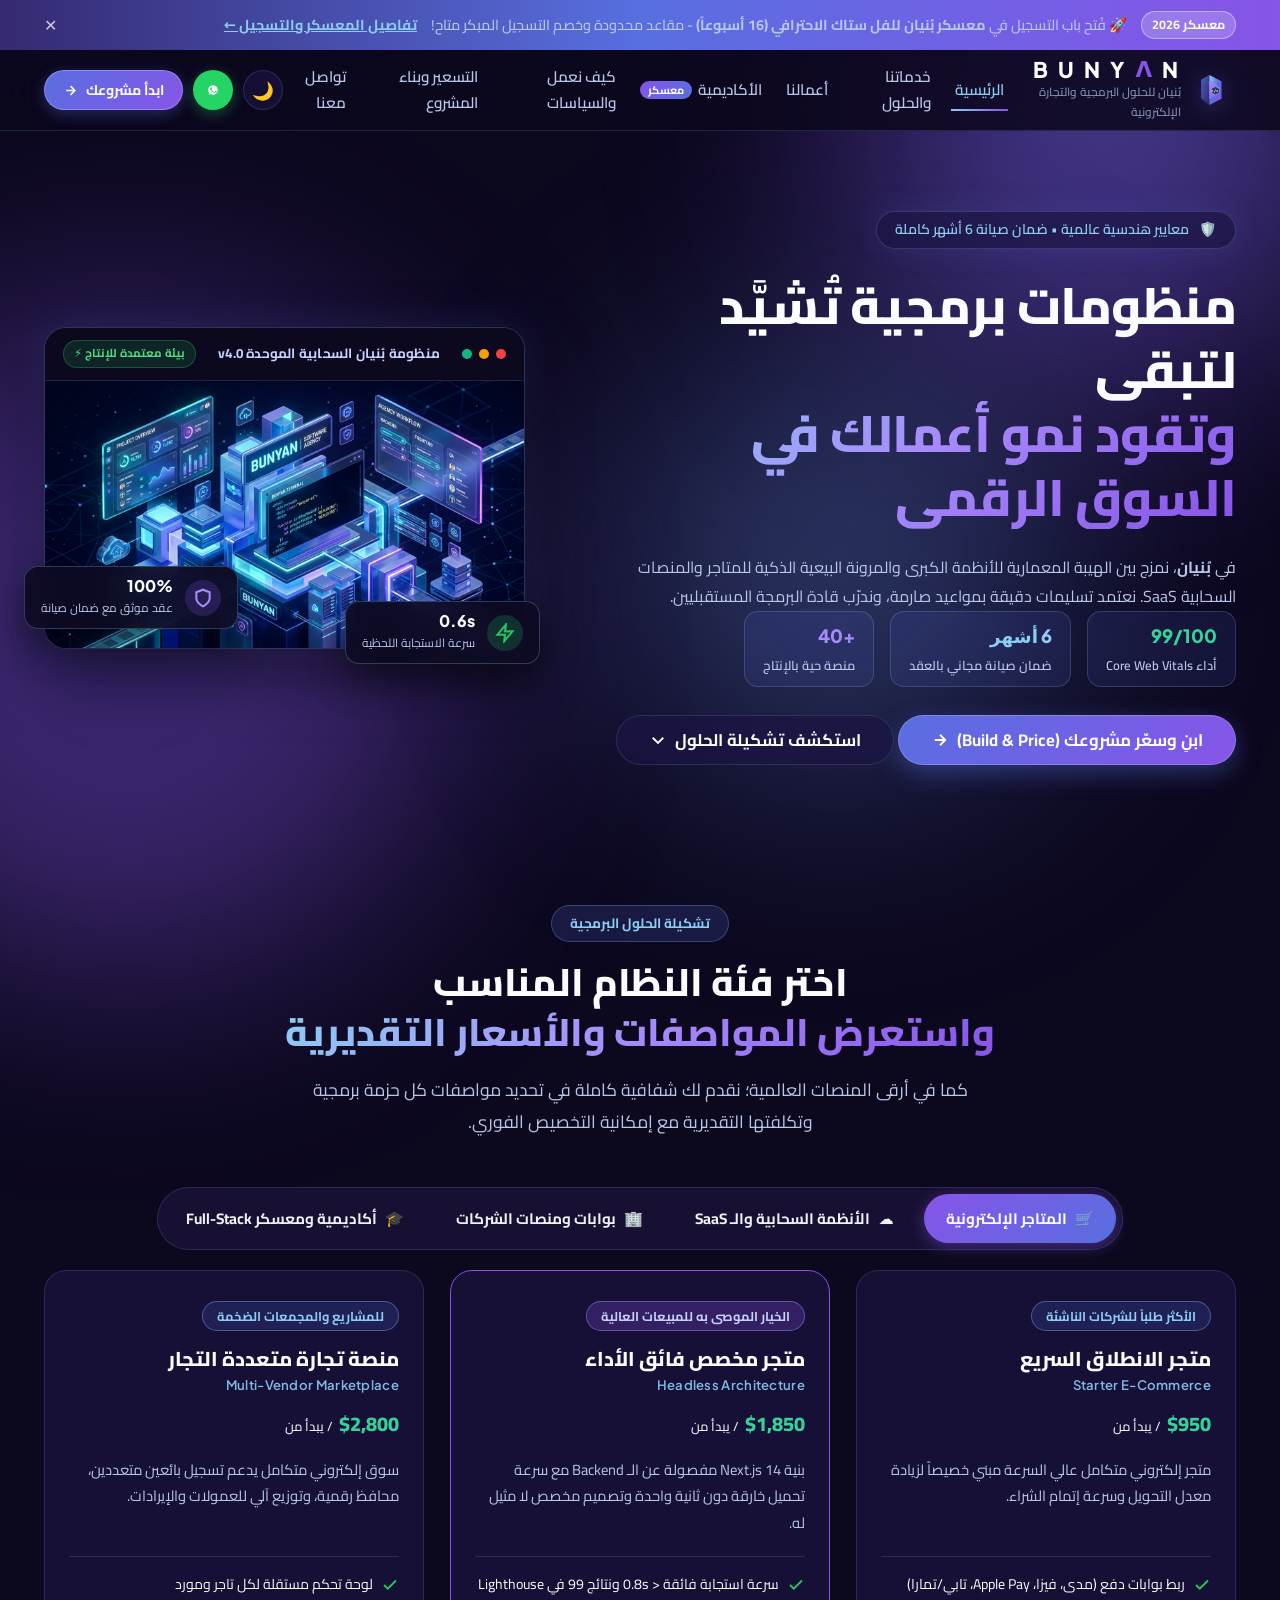
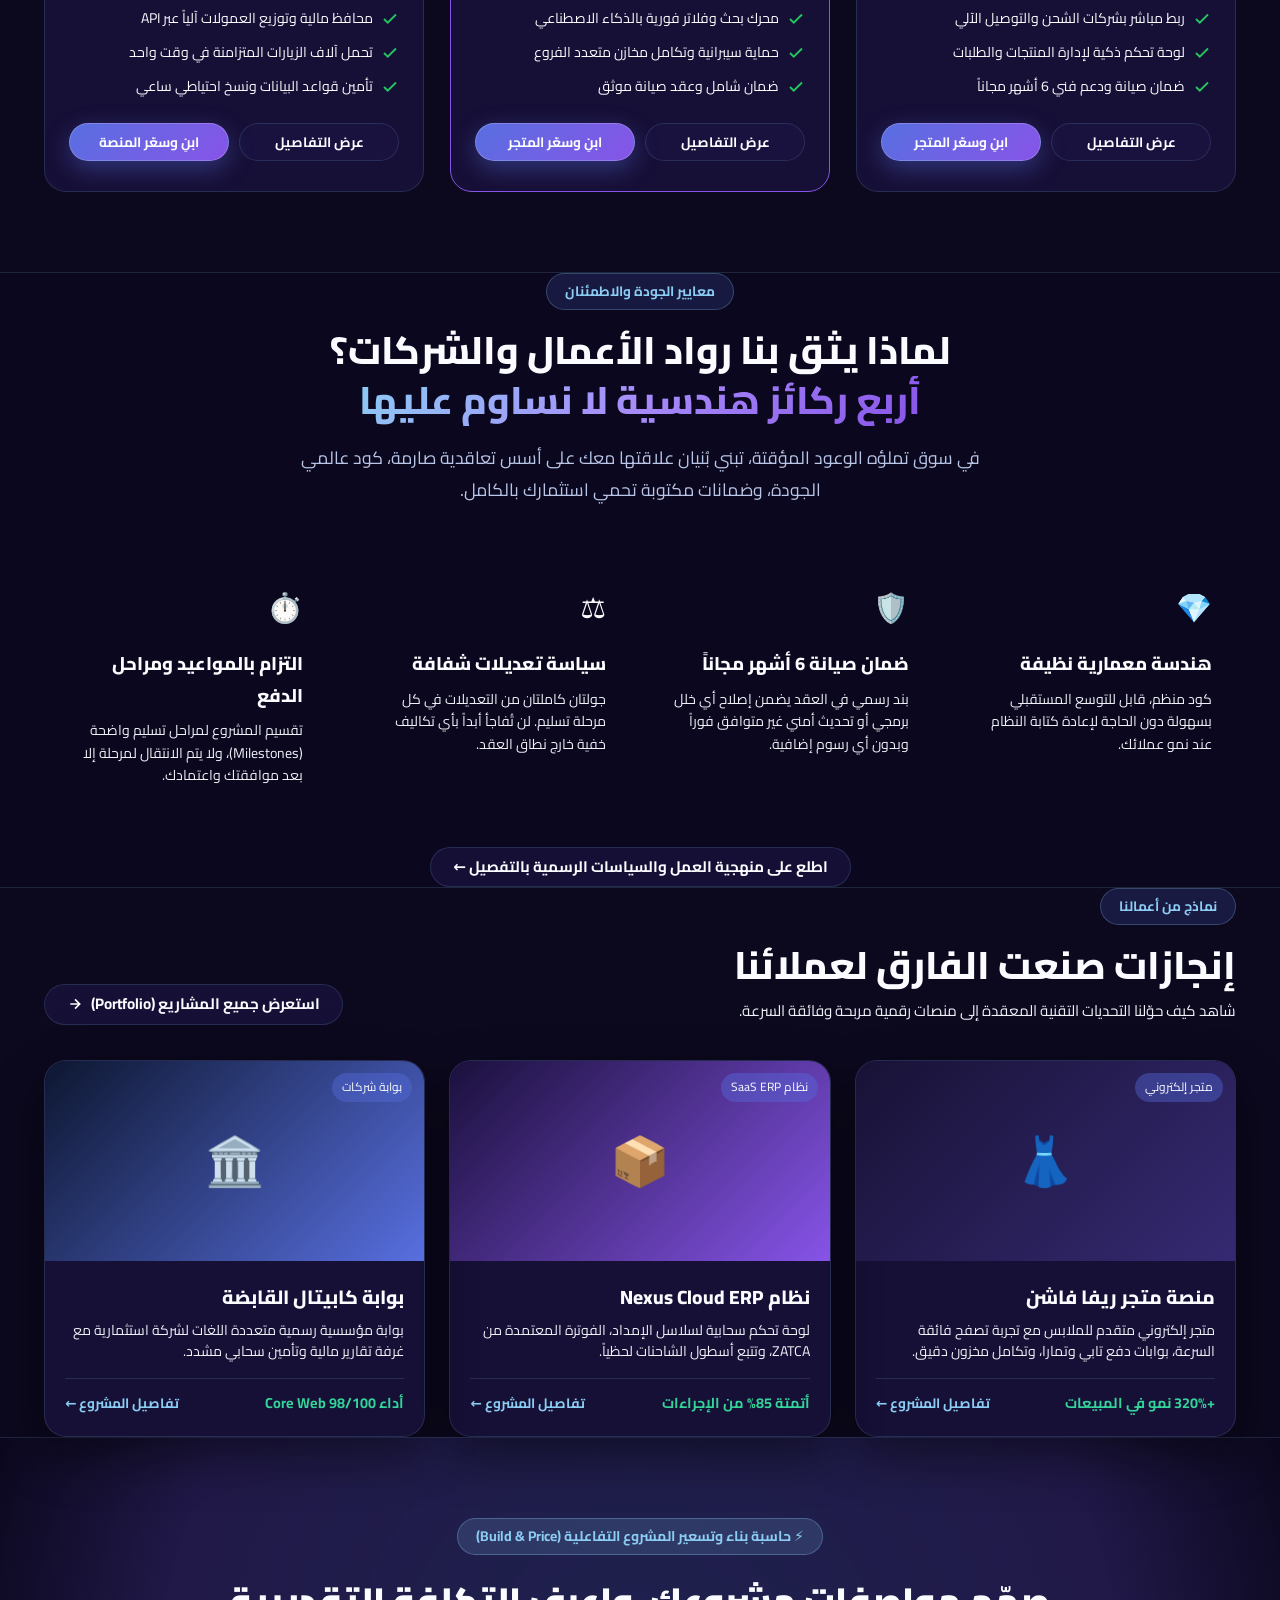
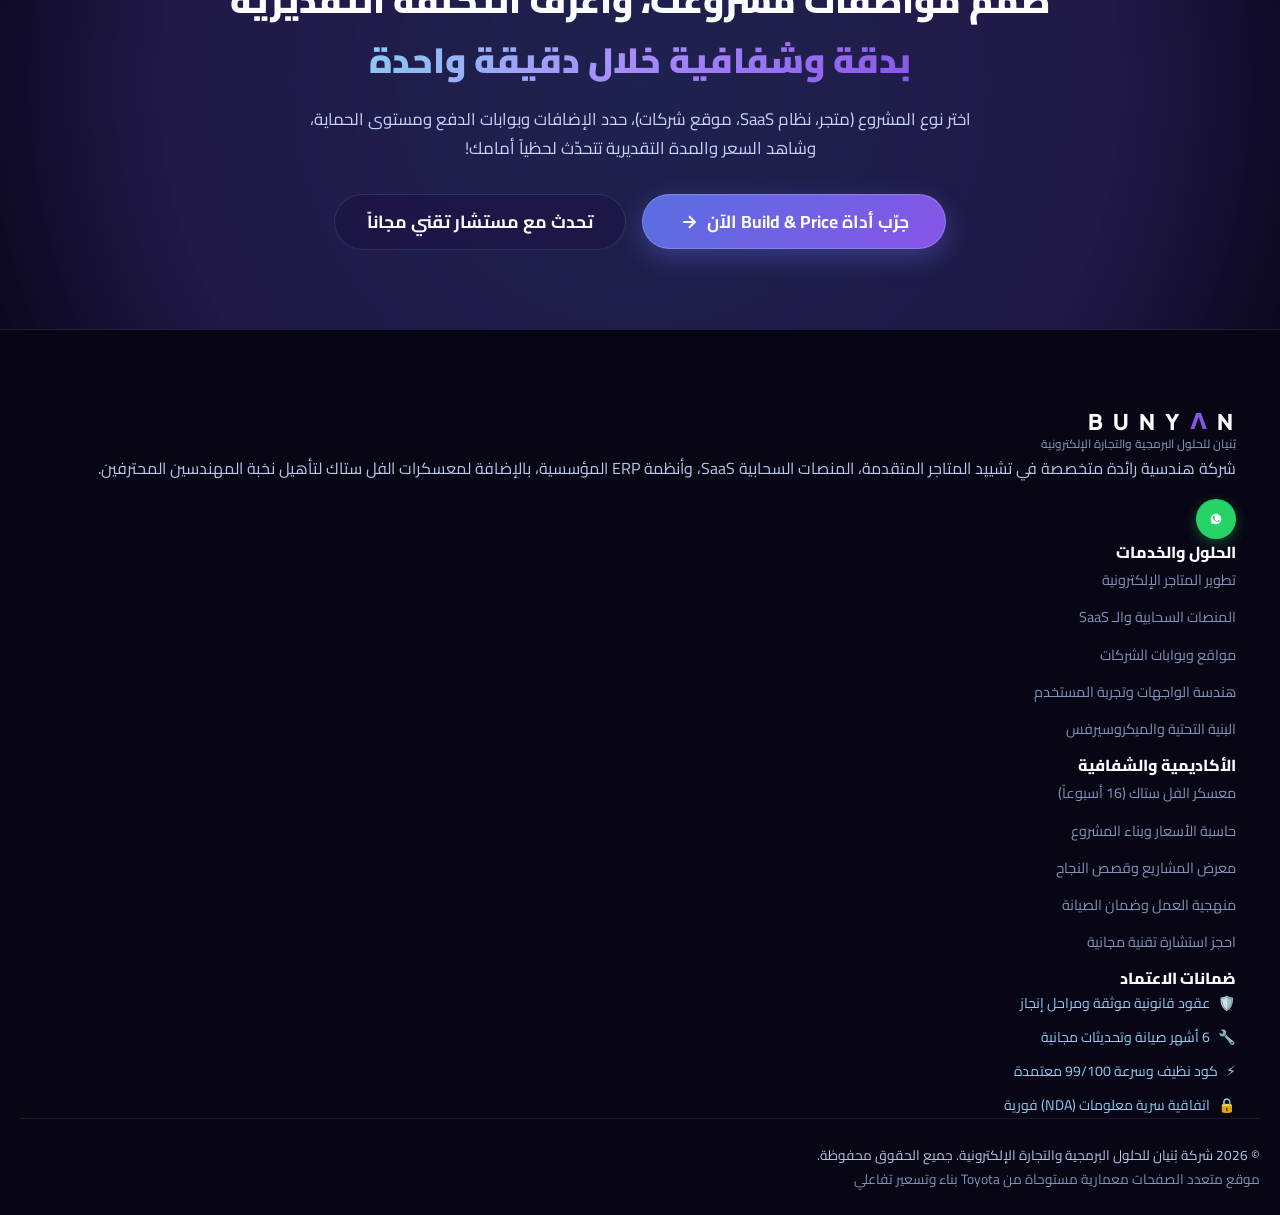
==== index.html @ d27e1130 "fix(lineup): align badges, titles, and card typography harmoniously across all devices" ====
<!DOCTYPE html>
<html lang="ar" dir="rtl">
<head>
  <meta charset="UTF-8">
  <meta name="viewport" content="width=device-width, initial-scale=1.0">
  <title>بُنيان للحلول البرمجية والتجارة الإلكترونية | BUNYAN Tech</title>
  <meta name="description" content="شركة بُنيان لتطوير المواقع والمتاجر الإلكترونية المتقدمة، المنصات السحابية المخصصة SaaS، وأكاديمية معسكرات الفل ستاك. بنية معمارية عالمية وضمان صيانة معتمد.">
  <meta name="keywords" content="تطوير مواقع, متاجر إلكترونية, برمجة ويب, سلة, زد, شوبيفاي, معسكر فل ستاك, كورس برمجة, Full Stack Bootcamp, BUNYAN">
  
  <!-- Favicon / SVG Brand Logo -->
  <link rel="icon" type="image/svg+xml" href="data:image/svg+xml,<svg xmlns='http://www.w3.org/2000/svg' viewBox='0 0 100 100'><path d='M30,15 L70,30 L70,70 L30,85 Z' fill='%23586FE0'/><path d='M30,35 L60,45 L60,65 L30,55 Z' fill='%238754E8'/><polygon points='40,50 48,43 54,48 54,55 48,60 40,55' fill='%23352A72'/><text x='50' y='53' font-size='10' font-family='monospace' fill='%238CCDF4' text-anchor='middle'>&lt;/&gt;</text></svg>">
  
  <!-- Fonts: Cairo (Arabic) & Plus Jakarta Sans (Latin / Numbers) -->
  <link rel="preconnect" href="https://fonts.googleapis.com">
  <link rel="preconnect" href="https://fonts.gstatic.com" crossorigin>
  <link href="https://fonts.googleapis.com/css2?family=Cairo:wght@300;400;500;600;700;800;900&family=Plus+Jakarta+Sans:wght@400;500;600;700;800&display=swap" rel="stylesheet">
  
  <!-- Stylesheet -->
  <link rel="stylesheet" href="index.css?v=4">
</head>
<body class="theme-dark">
  <!-- Glowing Background Orbs -->
  <div class="bg-orb orb-1"></div>
  <div class="bg-orb orb-2"></div>
  <div class="bg-orb orb-3"></div>

  <!-- Announcement Bar -->
  <aside class="announcement-bar" id="announcementBar">
    <div class="container announcement-content">
      <span class="badge-pulse">معسكر 2026</span>
      <p>🚀 فُتح باب التسجيل في <strong>معسكر بُنيان للفل ستاك الاحترافي (16 أسبوعاً)</strong> - مقاعد محدودة وخصم التسجيل المبكر متاح!</p>
      <a href="academy.html" class="announcement-link">تفاصيل المعسكر والتسجيل ←</a>
      <button class="announcement-close" id="closeAnnouncement" aria-label="إغلاق الإعلان">✕</button>
    </div>
  </aside>

  <!-- Main Navigation Header -->
  <header class="site-header" id="siteHeader">
    <div class="container header-inner">
      <!-- Brand Logo -->
      <a href="index.html" class="brand-logo" id="brandLogo">
        <div class="logo-mark">
          <svg viewBox="0 0 120 120" fill="none" xmlns="http://www.w3.org/2000/svg" class="logo-svg">
            <defs>
              <linearGradient id="primaryGrad" x1="0%" y1="0%" x2="100%" y2="100%">
                <stop offset="0%" stop-color="#8CCDF4" />
                <stop offset="50%" stop-color="#586FE0" />
                <stop offset="100%" stop-color="#8754E8" />
              </linearGradient>
              <linearGradient id="darkGrad" x1="0%" y1="0%" x2="100%" y2="100%">
                <stop offset="0%" stop-color="#586FE0" />
                <stop offset="100%" stop-color="#352A72" />
              </linearGradient>
              <linearGradient id="violetGrad" x1="0%" y1="0%" x2="100%" y2="100%">
                <stop offset="0%" stop-color="#A78BFA" />
                <stop offset="100%" stop-color="#8754E8" />
              </linearGradient>
            </defs>
            <path d="M42 16L78 34L78 86L42 104L42 16Z" fill="url(#primaryGrad)" />
            <path d="M42 16L18 30L18 84L42 104L42 16Z" fill="url(#darkGrad)" opacity="0.85" />
            <path d="M42 34L68 47L68 73L42 86L42 34Z" fill="url(#violetGrad)" />
            <polygon points="60,50 72,56 72,68 60,74 48,68 48,56" fill="#352A72" stroke="#8CCDF4" stroke-width="1.5" />
            <text x="60" y="66" fill="#FAFCFF" font-family="'Plus Jakarta Sans', monospace" font-size="11" font-weight="800" text-anchor="middle">&lt;/&gt;</text>
          </svg>
        </div>
        <div class="logo-text">
          <span class="logo-title">B U N Y <span class="accent-letter">Λ</span> N</span>
          <span class="logo-sub">بُنيان للحلول البرمجية والتجارة الإلكترونية</span>
        </div>
      </a>

      <!-- Desktop Nav Menu -->
      <nav class="main-nav" id="mainNav">
        <ul class="nav-list">
          <li class="nav-item"><a href="index.html" class="nav-link active">الرئيسية</a></li>
          <li class="nav-item"><a href="services.html" class="nav-link">خدماتنا والحلول</a></li>
          <li class="nav-item"><a href="portfolio.html" class="nav-link">أعمالنا</a></li>
          <li class="nav-item"><a href="academy.html" class="nav-link">الأكاديمية <span class="nav-pill">معسكر</span></a></li>
          <li class="nav-item"><a href="process.html" class="nav-link">كيف نعمل والسياسات</a></li>
          <li class="nav-item"><a href="pricing.html" class="nav-link">التسعير وبناء المشروع</a></li>
          <li class="nav-item"><a href="contact.html" class="nav-link">تواصل معنا</a></li>
        </ul>
      </nav>

      <!-- Header Action CTAs -->
      <div class="header-actions">
        <button class="theme-toggle" id="themeToggle" title="تبديل المظهر الداكن/الفاتح">
          <span class="theme-icon">🌙</span>
        </button>
        <a href="https://wa.me/966500000000?text=%D9%85%D8%B1%D8%AD%D8%A8%D8%A7%20%D8%A8%D9%86%D9%8A%D8%A7%D9%86%D8%8C%20%D8%A3%D8%B1%D8%BA%D8%A8%20%D8%A8%D8%A7%D8%B3%D8%AA%D8%B4%D8%A7%D8%B1%D8%A9%20%D8%AD%D9%88%D9%84%20%D9%85%D8%B4%D8%B1%D9%88%D8%B9%D9%8A" target="_blank" rel="noopener" class="btn-whatsapp-icon" title="محادثة واتساب مباشرة">
          <svg viewBox="0 0 24 24" fill="currentColor" width="20" height="20"><path d="M12.031 6.172c-3.181 0-5.767 2.586-5.768 5.766-.001 1.298.38 2.27 1.019 3.287l-.582 2.128 2.182-.573c.978.58 1.911.928 3.145.929 3.178 0 5.767-2.587 5.768-5.766.001-3.187-2.575-5.77-5.764-5.771zm3.392 8.244c-.144.405-.837.774-1.17.824-.299.045-.677.063-1.092-.069-.252-.08-.575-.187-.988-.365-1.739-.751-2.874-2.502-2.961-2.617-.087-.116-.708-.94-.708-1.793s.448-1.273.607-1.446c.159-.173.346-.217.462-.217l.332.007c.106.005.249-.04.39.299.144.347.491 1.2.534 1.288.043.088.072.19.014.305-.058.115-.087.187-.173.289l-.26.302c-.087.087-.177.18-.076.353.101.173.45 1.053 1.137 1.666.883.787 1.628 1.03 1.859 1.145.231.115.367.101.504-.058.138-.159.588-.684.745-.918.157-.234.314-.195.534-.115.22.08 1.397.659 1.637.779.24.12.399.18.457.28.058.1.058.58-.086.985z"/></svg>
        </a>
        <a href="pricing.html" class="btn btn-primary header-cta-btn">
          <span>ابدأ&nbsp;مشروعك</span>
          <svg width="15" height="15" viewBox="0 0 24 24" fill="none" stroke="currentColor" stroke-width="2.5"><path d="M5 12h14M12 5l7 7-7 7"/></svg>
        </a>
        <button class="mobile-menu-btn" id="mobileMenuBtn" aria-label="القائمة">
          <span></span><span></span><span></span>
        </button>
      </div>
    </div>
  </header>

  <main>
    <!-- 1. Toyota-Style Hero Gateway Section -->
    <section class="hero-section" id="hero">
      <div class="container hero-grid">
        <div class="hero-content">
          <div class="hero-badge">
            <span class="badge-icon">🛡️</span>
            <span>معايير هندسية عالمية • ضمان صيانة 6 أشهر كاملة</span>
          </div>
          
          <h1 class="hero-title">
            منظومات برمجية تُشيَّد لتبقى <br>
            <span class="text-gradient">وتقود نمو أعمالك في السوق الرقمي</span>
          </h1>
          
          <p class="hero-desc">
            في <strong>بُنيان</strong>، نمزج بين الهيبة المعمارية للأنظمة الكبرى والمرونة البيعية الذكية للمتاجر والمنصات السحابية SaaS. نعتمد تسليمات دقيقة بمواعيد صارمة، وندرّب قادة البرمجة المستقبليين.
          </p>

          <!-- Core KPIs Strip -->
          <div class="hero-trust-row" style="display: flex; gap: 16px; flex-wrap: wrap; margin-bottom: 28px;">
            <div class="hero-kpi-pill">
              <strong class="kpi-val green">99/100</strong>
              <span class="kpi-lbl">أداء Core Web Vitals</span>
            </div>
            <div class="hero-kpi-pill">
              <strong class="kpi-val blue">6 أشهر</strong>
              <span class="kpi-lbl">ضمان صيانة مجاني بالعقد</span>
            </div>
            <div class="hero-kpi-pill">
              <strong class="kpi-val purple">+40</strong>
              <span class="kpi-lbl">منصة حية بالإنتاج</span>
            </div>
          </div>

          <!-- Hero Action CTAs -->
          <div class="hero-actions">
            <a href="pricing.html" class="btn btn-primary btn-lg">
              <span>ابنِ وسعّر مشروعك (Build & Price)</span>
              <svg width="18" height="18" viewBox="0 0 24 24" fill="none" stroke="currentColor" stroke-width="2.5"><path d="M5 12h14M12 5l7 7-7 7"/></svg>
            </a>
            <a href="#lineup" class="btn btn-secondary btn-lg">
              <span>استكشف تشكيلة الحلول</span>
              <svg width="18" height="18" viewBox="0 0 24 24" fill="none" stroke="currentColor" stroke-width="2.5"><path d="M19 9l-7 7-7-7"/></svg>
            </a>
          </div>
        </div>

        <!-- Hero 3D Graphic Mockup -->
        <div class="hero-visual">
          <div class="visual-wrapper">
            <div class="code-window">
              <div class="window-header">
                <div class="window-dots">
                  <span class="dot red"></span>
                  <span class="dot yellow"></span>
                  <span class="dot green"></span>
                </div>
                <div class="window-title">منظومة بُنيان السحابية الموحدة v4.0</div>
                <div class="window-badge">بيئة معتمدة للإنتاج ⚡</div>
              </div>
              <div class="window-body">
                <img src="assets/hero-mockup.jpg" alt="واجهة بنية أنظمة بُنيان البرمجية" class="hero-img-asset">
              </div>
            </div>

            <!-- Floating Performance Card -->
            <div class="floating-badge badge-speed">
              <div class="badge-icon-wrap green">
                <svg viewBox="0 0 24 24" fill="none" stroke="currentColor" stroke-width="2.5" width="20" height="20"><path d="M13 2L3 14h9l-1 8 10-12h-9l1-8z"/></svg>
              </div>
              <div>
                <span class="badge-val">0.6s</span>
                <span class="badge-lbl">سرعة الاستجابة اللحظية</span>
              </div>
            </div>

            <!-- Floating Warranty Card -->
            <div class="floating-badge badge-client">
              <div class="badge-icon-wrap violet">
                <svg viewBox="0 0 24 24" fill="none" stroke="currentColor" stroke-width="2.5" width="20" height="20"><path d="M12 22s8-4 8-10V5l-8-3-8 3v7c0 6 8 10 8 10z"/></svg>
              </div>
              <div>
                <span class="badge-val">100%</span>
                <span class="badge-lbl">عقد موثق مع ضمان صيانة</span>
              </div>
            </div>
          </div>
        </div>
      </div>
    </section>

    <!-- 2. Toyota-Style Solutions Lineup Selector -->
    <section class="lineup-section" id="lineup">
      <div class="container">
        <div class="lineup-header">
          <span class="section-tag">تشكيلة الحلول البرمجية</span>
          <h2 class="section-title">
            اختر فئة النظام المناسب <br>
            <span class="text-gradient">واستعرض المواصفات والأسعار التقديرية</span>
          </h2>
          <p class="section-desc">
            كما في أرقى المنصات العالمية؛ نقدم لك شفافية كاملة في تحديد مواصفات كل حزمة برمجية وتكلفتها التقديرية مع إمكانية التخصيص الفوري.
          </p>
        </div>

        <!-- Lineup Tabs Menu -->
        <div class="lineup-tabs-wrapper">
          <div class="lineup-tabs" role="tablist">
            <button class="lineup-tab-btn active" data-lineup="ecommerce">
              <span>🛒</span>
              <span>المتاجر الإلكترونية</span>
            </button>
            <button class="lineup-tab-btn" data-lineup="saas">
              <span>☁️</span>
              <span>الأنظمة السحابية والـ SaaS</span>
            </button>
            <button class="lineup-tab-btn" data-lineup="corporate">
              <span>🏢</span>
              <span>بوابات ومنصات الشركات</span>
            </button>
            <button class="lineup-tab-btn" data-lineup="academy">
              <span>🎓</span>
              <span>أكاديمية ومعسكر Full-Stack</span>
            </button>
          </div>
        </div>

        <!-- Tab 1: E-Commerce Lineup -->
        <div class="lineup-tab-content active" id="lineup-ecommerce">
          <!-- Card 1 -->
          <div class="lineup-card">
            <span class="lineup-badge">الأكثر طلباً للشركات الناشئة</span>
            <h3 class="lineup-card-title">
              <span class="title-ar">متجر الانطلاق السريع</span>
              <span class="title-en">Starter E-Commerce</span>
            </h3>
            <div class="lineup-price-tag">
              $950 <span>/ يبدأ من</span>
            </div>
            <p class="lineup-card-desc">
              متجر إلكتروني متكامل عالي السرعة مبني خصيصاً لزيادة معدل التحويل وسرعة إتمام الشراء.
            </p>
            <ul class="lineup-specs">
              <li>
                <svg width="18" height="18" viewBox="0 0 24 24" fill="none" stroke="currentColor" stroke-width="2.5"><polyline points="20 6 9 17 4 12"/></svg>
                <span>ربط بوابات دفع (مدى، فيزا، Apple Pay، تابي/تمارا)</span>
              </li>
              <li>
                <svg width="18" height="18" viewBox="0 0 24 24" fill="none" stroke="currentColor" stroke-width="2.5"><polyline points="20 6 9 17 4 12"/></svg>
                <span>ربط مباشر بشركات الشحن والتوصيل الآلي</span>
              </li>
              <li>
                <svg width="18" height="18" viewBox="0 0 24 24" fill="none" stroke="currentColor" stroke-width="2.5"><polyline points="20 6 9 17 4 12"/></svg>
                <span>لوحة تحكم ذكية لإدارة المنتجات والطلبات</span>
              </li>
              <li>
                <svg width="18" height="18" viewBox="0 0 24 24" fill="none" stroke="currentColor" stroke-width="2.5"><polyline points="20 6 9 17 4 12"/></svg>
                <span>ضمان صيانة ودعم فني 6 أشهر مجاناً</span>
              </li>
            </ul>
            <div class="lineup-actions">
              <a href="services.html#ecommerce" class="btn btn-secondary">عرض التفاصيل</a>
              <a href="pricing.html?category=ecommerce" class="btn btn-primary">ابنِ وسعّر المتجر</a>
            </div>
          </div>

          <!-- Card 2 -->
          <div class="lineup-card" style="border-color: var(--c-vibrant-violet);">
            <span class="lineup-badge badge-featured">الخيار الموصى به للمبيعات العالية</span>
            <h3 class="lineup-card-title">
              <span class="title-ar">متجر مخصص فائق الأداء</span>
              <span class="title-en">Headless Architecture</span>
            </h3>
            <div class="lineup-price-tag">
              $1,850 <span>/ يبدأ من</span>
            </div>
            <p class="lineup-card-desc">
              بنية Next.js 14 مفصولة عن الـ Backend مع سرعة تحميل خارقة دون ثانية واحدة وتصميم مخصص لا مثيل له.
            </p>
            <ul class="lineup-specs">
              <li>
                <svg width="18" height="18" viewBox="0 0 24 24" fill="none" stroke="currentColor" stroke-width="2.5"><polyline points="20 6 9 17 4 12"/></svg>
                <span>سرعة استجابة فائقة &lt; 0.8s ونتائج 99 في Lighthouse</span>
              </li>
              <li>
                <svg width="18" height="18" viewBox="0 0 24 24" fill="none" stroke="currentColor" stroke-width="2.5"><polyline points="20 6 9 17 4 12"/></svg>
                <span>محرك بحث وفلاتر فورية بالذكاء الاصطناعي</span>
              </li>
              <li>
                <svg width="18" height="18" viewBox="0 0 24 24" fill="none" stroke="currentColor" stroke-width="2.5"><polyline points="20 6 9 17 4 12"/></svg>
                <span>حماية سيبرانية وتكامل مخازن متعدد الفروع</span>
              </li>
              <li>
                <svg width="18" height="18" viewBox="0 0 24 24" fill="none" stroke="currentColor" stroke-width="2.5"><polyline points="20 6 9 17 4 12"/></svg>
                <span>ضمان شامل وعقد صيانة موثق</span>
              </li>
            </ul>
            <div class="lineup-actions">
              <a href="services.html#ecommerce" class="btn btn-secondary">عرض التفاصيل</a>
              <a href="pricing.html?category=ecommerce" class="btn btn-primary">ابنِ وسعّر المتجر</a>
            </div>
          </div>

          <!-- Card 3 -->
          <div class="lineup-card">
            <span class="lineup-badge">للمشاريع والمجمعات الضخمة</span>
            <h3 class="lineup-card-title">
              <span class="title-ar">منصة تجارة متعددة التجار</span>
              <span class="title-en">Multi-Vendor Marketplace</span>
            </h3>
            <div class="lineup-price-tag">
              $2,800 <span>/ يبدأ من</span>
            </div>
            <p class="lineup-card-desc">
              سوق إلكتروني متكامل يدعم تسجيل بائعين متعددين، محافظ رقمية، وتوزيع آلي للعمولات والإيرادات.
            </p>
            <ul class="lineup-specs">
              <li>
                <svg width="18" height="18" viewBox="0 0 24 24" fill="none" stroke="currentColor" stroke-width="2.5"><polyline points="20 6 9 17 4 12"/></svg>
                <span>لوحة تحكم مستقلة لكل تاجر ومورد</span>
              </li>
              <li>
                <svg width="18" height="18" viewBox="0 0 24 24" fill="none" stroke="currentColor" stroke-width="2.5"><polyline points="20 6 9 17 4 12"/></svg>
                <span>محافظ مالية وتوزيع العمولات آلياً عبر API</span>
              </li>
              <li>
                <svg width="18" height="18" viewBox="0 0 24 24" fill="none" stroke="currentColor" stroke-width="2.5"><polyline points="20 6 9 17 4 12"/></svg>
                <span>تحمل آلاف الزيارات المتزامنة في وقت واحد</span>
              </li>
              <li>
                <svg width="18" height="18" viewBox="0 0 24 24" fill="none" stroke="currentColor" stroke-width="2.5"><polyline points="20 6 9 17 4 12"/></svg>
                <span>تأمين قواعد البيانات ونسخ احتياطي ساعي</span>
              </li>
            </ul>
            <div class="lineup-actions">
              <a href="services.html#ecommerce" class="btn btn-secondary">عرض التفاصيل</a>
              <a href="pricing.html?category=ecommerce" class="btn btn-primary">ابنِ وسعّر المنصة</a>
            </div>
          </div>
        </div>

        <!-- Tab 2: SaaS & Cloud Systems Lineup -->
        <div class="lineup-tab-content" id="lineup-saas">
          <!-- Card 1 -->
          <div class="lineup-card">
            <span class="lineup-badge">حلول السحابة B2B</span>
            <h3 class="lineup-card-title">
              <span class="title-ar">منصة اشتراكات مخصصة</span>
              <span class="title-en">SaaS Platform</span>
            </h3>
            <div class="lineup-price-tag">
              $2,200 <span>/ يبدأ من</span>
            </div>
            <p class="lineup-card-desc">
              نظام سحابي مع بنية Multi-Tenant، إدارة اشتراكات دورية، بوابات دفع متكررة، ولوحات قيادة تحليلية.
            </p>
            <ul class="lineup-specs">
              <li>
                <svg width="18" height="18" viewBox="0 0 24 24" fill="none" stroke="currentColor" stroke-width="2.5"><polyline points="20 6 9 17 4 12"/></svg>
                <span>نظام فوترة اشتراكات دوري متصل بـ Stripe وPaymob</span>
              </li>
              <li>
                <svg width="18" height="18" viewBox="0 0 24 24" fill="none" stroke="currentColor" stroke-width="2.5"><polyline points="20 6 9 17 4 12"/></svg>
                <span>صلاحيات دقيقة Role-Based Access Control</span>
              </li>
              <li>
                <svg width="18" height="18" viewBox="0 0 24 24" fill="none" stroke="currentColor" stroke-width="2.5"><polyline points="20 6 9 17 4 12"/></svg>
                <span>واجهات RESTful وGraphQL فائقة الأمان</span>
              </li>
              <li>
                <svg width="18" height="18" viewBox="0 0 24 24" fill="none" stroke="currentColor" stroke-width="2.5"><polyline points="20 6 9 17 4 12"/></svg>
                <span>ضمان صيانة 6 أشهر مع مراقبة الخوادم 24/7</span>
              </li>
            </ul>
            <div class="lineup-actions">
              <a href="services.html#saas" class="btn btn-secondary">عرض التفاصيل</a>
              <a href="pricing.html?category=saas" class="btn btn-primary">ابنِ وسعّر النظام</a>
            </div>
          </div>

          <!-- Card 2 -->
          <div class="lineup-card" style="border-color: var(--c-royal-blue);">
            <span class="lineup-badge badge-featured">أنظمة تخطيط الموارد المؤسسية</span>
            <h3 class="lineup-card-title">
              <span class="title-ar">نظام ERP لسلاسل الإمداد والمخازن</span>
              <span class="title-en">Enterprise ERP</span>
            </h3>
            <div class="lineup-price-tag">
              $3,200 <span>/ يبدأ من</span>
            </div>
            <p class="lineup-card-desc">
              إدارة الفروع والمخازن، نقاط البيع السريعة POS، الفوترة المعتمدة من ZATCA، وتتبع الشاحنات اللوجستية.
            </p>
            <ul class="lineup-specs">
              <li>
                <svg width="18" height="18" viewBox="0 0 24 24" fill="none" stroke="currentColor" stroke-width="2.5"><polyline points="20 6 9 17 4 12"/></svg>
                <span>تكامل رسمي كامل مع هيئة الزكاة والضريبة والجمارك</span>
              </li>
              <li>
                <svg width="18" height="18" viewBox="0 0 24 24" fill="none" stroke="currentColor" stroke-width="2.5"><polyline points="20 6 9 17 4 12"/></svg>
                <span>إدارة المخزون في الوقت الفعلي عبر عدة مدن ومستودعات</span>
              </li>
              <li>
                <svg width="18" height="18" viewBox="0 0 24 24" fill="none" stroke="currentColor" stroke-width="2.5"><polyline points="20 6 9 17 4 12"/></svg>
                <span>تقارير أرباح وخسائر وقوائم مالية آلية</span>
              </li>
              <li>
                <svg width="18" height="18" viewBox="0 0 24 24" fill="none" stroke="currentColor" stroke-width="2.5"><polyline points="20 6 9 17 4 12"/></svg>
                <span>تشفير بنكي كامل لكافة البيانات الحساسة</span>
              </li>
            </ul>
            <div class="lineup-actions">
              <a href="services.html#saas" class="btn btn-secondary">عرض التفاصيل</a>
              <a href="pricing.html?category=saas" class="btn btn-primary">ابنِ وسعّر النظام</a>
            </div>
          </div>

          <!-- Card 3 -->
          <div class="lineup-card">
            <span class="lineup-badge">البنية التحتية والربط</span>
            <h3 class="lineup-card-title">
              <span class="title-ar">محركات الميكروسيرفس وحلول الـ API</span>
              <span class="title-en">Microservices & API Engine</span>
            </h3>
            <div class="lineup-price-tag">
              $1,400 <span>/ يبدأ من</span>
            </div>
            <p class="lineup-card-desc">
              تطوير خدمات خلفية Microservices عالية السرعة قادرة على معالجة ملايين الطلبات المتزامنة مع كاشينج Redis.
            </p>
            <ul class="lineup-specs">
              <li>
                <svg width="18" height="18" viewBox="0 0 24 24" fill="none" stroke="currentColor" stroke-width="2.5"><polyline points="20 6 9 17 4 12"/></svg>
                <span>معالجة حتى 20,000 طلب في الثانية بثبات كامل</span>
              </li>
              <li>
                <svg width="18" height="18" viewBox="0 0 24 24" fill="none" stroke="currentColor" stroke-width="2.5"><polyline points="20 6 9 17 4 12"/></svg>
                <span>ربط الأنظمة القديمة Legacy ببيئات سحابية حديثة</span>
              </li>
              <li>
                <svg width="18" height="18" viewBox="0 0 24 24" fill="none" stroke="currentColor" stroke-width="2.5"><polyline points="20 6 9 17 4 12"/></svg>
                <span>حاويات Docker ونشر تلقائي CI/CD عبر GitHub</span>
              </li>
              <li>
                <svg width="18" height="18" viewBox="0 0 24 24" fill="none" stroke="currentColor" stroke-width="2.5"><polyline points="20 6 9 17 4 12"/></svg>
                <span>توثيق برمجي تفاعلي Swagger متاح للمطورين</span>
              </li>
            </ul>
            <div class="lineup-actions">
              <a href="services.html#saas" class="btn btn-secondary">عرض التفاصيل</a>
              <a href="pricing.html?category=saas" class="btn btn-primary">ابنِ وسعّر الـ API</a>
            </div>
          </div>
        </div>

        <!-- Tab 3: Corporate Platforms Lineup -->
        <div class="lineup-tab-content" id="lineup-corporate">
          <!-- Card 1 -->
          <div class="lineup-card">
            <span class="lineup-badge">الهيبة المؤسسية</span>
            <h3 class="lineup-card-title">
              <span class="title-ar">البوابة الرسمية للشركات القابضة</span>
              <span class="title-en">Corporate Enterprise Portal</span>
            </h3>
            <div class="lineup-price-tag">
              $1,100 <span>/ يبدأ من</span>
            </div>
            <p class="lineup-card-desc">
              تصميم يعكس ثقل الشركة الاستثماري، يدعم لغات متعددة، تقارير مجلس الإدارة، ولوحة قيادة للمحتوى.
            </p>
            <ul class="lineup-specs">
              <li>
                <svg width="18" height="18" viewBox="0 0 24 24" fill="none" stroke="currentColor" stroke-width="2.5"><polyline points="20 6 9 17 4 12"/></svg>
                <span>واجهة تفاعلية ثلاثية الأبعاد تعزز ثقة المستثمرين</span>
              </li>
              <li>
                <svg width="18" height="18" viewBox="0 0 24 24" fill="none" stroke="currentColor" stroke-width="2.5"><polyline points="20 6 9 17 4 12"/></svg>
                <span>دعم كامل للغتين العربية والإنجليزية مع RTL تلقائي</span>
              </li>
              <li>
                <svg width="18" height="18" viewBox="0 0 24 24" fill="none" stroke="currentColor" stroke-width="2.5"><polyline points="20 6 9 17 4 12"/></svg>
                <span>حماية عالية ضد هجمات DDoS عبر Cloudflare</span>
              </li>
              <li>
                <svg width="18" height="18" viewBox="0 0 24 24" fill="none" stroke="currentColor" stroke-width="2.5"><polyline points="20 6 9 17 4 12"/></svg>
                <span>ضمان صيانة 6 أشهر مع تدريب مجاني لفريقك</span>
              </li>
            </ul>
            <div class="lineup-actions">
              <a href="services.html#corporate" class="btn btn-secondary">عرض التفاصيل</a>
              <a href="pricing.html?category=corporate" class="btn btn-primary">ابنِ وسعّر البوابة</a>
            </div>
          </div>

          <!-- Card 2 -->
          <div class="lineup-card">
            <span class="lineup-badge">الخدمات الطبية والاستشارية</span>
            <h3 class="lineup-card-title">
              <span class="title-ar">منصة الحجوزات وإدارة العيادات</span>
              <span class="title-en">Booking & Clinic System</span>
            </h3>
            <div class="lineup-price-tag">
              $1,650 <span>/ يبدأ من</span>
            </div>
            <p class="lineup-card-desc">
              جدولة مواعيد دقيقة، إشعارات تلقائية عبر واتساب وSMS، ملفات عملاء مؤمنة، والدفع الإلكتروني المسبق.
            </p>
            <ul class="lineup-specs">
              <li>
                <svg width="18" height="18" viewBox="0 0 24 24" fill="none" stroke="currentColor" stroke-width="2.5"><polyline points="20 6 9 17 4 12"/></svg>
                <span>تقويم ذكي يمنع تضارب المواعيد للممارسين</span>
              </li>
              <li>
                <svg width="18" height="18" viewBox="0 0 24 24" fill="none" stroke="currentColor" stroke-width="2.5"><polyline points="20 6 9 17 4 12"/></svg>
                <span>تذكير تلقائي للعملاء يقلل نسبة التخلف عن الحضور بنسبة 70%</span>
              </li>
              <li>
                <svg width="18" height="18" viewBox="0 0 24 24" fill="none" stroke="currentColor" stroke-width="2.5"><polyline points="20 6 9 17 4 12"/></svg>
                <span>حفظ تاريخ الاستشارات والملفات الطبية بأمان تام</span>
              </li>
              <li>
                <svg width="18" height="18" viewBox="0 0 24 24" fill="none" stroke="currentColor" stroke-width="2.5"><polyline points="20 6 9 17 4 12"/></svg>
                <span>دعم فني وضمان صيانة 6 أشهر كاملة</span>
              </li>
            </ul>
            <div class="lineup-actions">
              <a href="services.html#corporate" class="btn btn-secondary">عرض التفاصيل</a>
              <a href="pricing.html?category=corporate" class="btn btn-primary">ابنِ وسعّر المنصة</a>
            </div>
          </div>

          <!-- Card 3 -->
          <div class="lineup-card">
            <span class="lineup-badge">بوابات المشتركين</span>
            <h3 class="lineup-card-title">
              <span class="title-ar">بوابة المحتوى والأعضاء الحصرية</span>
              <span class="title-en">Exclusive Membership Portal</span>
            </h3>
            <div class="lineup-price-tag">
              $1,350 <span>/ يبدأ من</span>
            </div>
            <p class="lineup-card-desc">
              منصة عضوية مخصصة، تحميل مستندات وفيديوهات بأذونات أمنية، واشتراكات مدفوعة مع مساحات نقاش تفاعلية.
            </p>
            <ul class="lineup-specs">
              <li>
                <svg width="18" height="18" viewBox="0 0 24 24" fill="none" stroke="currentColor" stroke-width="2.5"><polyline points="20 6 9 17 4 12"/></svg>
                <span>محتوى مقفل للمشتركين فقط بحماية مادية ضد التحميل غير المصرح</span>
              </li>
              <li>
                <svg width="18" height="18" viewBox="0 0 24 24" fill="none" stroke="currentColor" stroke-width="2.5"><polyline points="20 6 9 17 4 12"/></svg>
                <span>لوحة قيادة لمتابعة نشاط وتفاعل الأعضاء</span>
              </li>
              <li>
                <svg width="18" height="18" viewBox="0 0 24 24" fill="none" stroke="currentColor" stroke-width="2.5"><polyline points="20 6 9 17 4 12"/></svg>
                <span>دعم تجديد العضويات والتنبيه التلقائي قبل الانتهاء</span>
              </li>
              <li>
                <svg width="18" height="18" viewBox="0 0 24 24" fill="none" stroke="currentColor" stroke-width="2.5"><polyline points="20 6 9 17 4 12"/></svg>
                <span>ضمان برمجي شامل 6 أشهر من بُنيان</span>
              </li>
            </ul>
            <div class="lineup-actions">
              <a href="services.html#corporate" class="btn btn-secondary">عرض التفاصيل</a>
              <a href="pricing.html?category=corporate" class="btn btn-primary">ابنِ وسعّر البوابة</a>
            </div>
          </div>
        </div>

        <!-- Tab 4: Full-Stack Academy Lineup -->
        <div class="lineup-tab-content" id="lineup-academy">
          <!-- Card 1 -->
          <div class="lineup-card" style="border-color: #F59E0B;">
            <span class="lineup-badge badge-amber">المعسكر الأقوى للتوظيف الفوري</span>
            <h3 class="lineup-card-title">
              <span class="title-ar">معسكر Full-Stack الاحترافي</span>
              <span class="title-en">16-Week Full-Stack Bootcamp</span>
            </h3>
            <div class="lineup-price-tag">
              $499 <span style="text-decoration: line-through; opacity: 0.6; margin-right: 6px;">$899</span> <span>/ للمقعد الواحد</span>
            </div>
            <p class="lineup-card-desc">
              برنامج عملي تطبيقي مكثف يركز على بناء مشاريع حقيقية لسوق العمل (React, Node.js, Next.js, Postgres, Docker).
            </p>
            <ul class="lineup-specs">
              <li>
                <svg width="18" height="18" viewBox="0 0 24 24" fill="none" stroke="currentColor" stroke-width="2.5"><polyline points="20 6 9 17 4 12"/></svg>
                <span>16 أسبوعاً من التطبيق المباشر والمشاريع الجماعية</span>
              </li>
              <li>
                <svg width="18" height="18" viewBox="0 0 24 24" fill="none" stroke="currentColor" stroke-width="2.5"><polyline points="20 6 9 17 4 12"/></svg>
                <span>بناء 4 مشاريع إنتاجية كاملة تُضاف إلى ملف أعمالك</span>
              </li>
              <li>
                <svg width="18" height="18" viewBox="0 0 24 24" fill="none" stroke="currentColor" stroke-width="2.5"><polyline points="20 6 9 17 4 12"/></svg>
                <span>مراجعات كود فردية 1-on-1 مع كبار المهندسين</span>
              </li>
              <li>
                <svg width="18" height="18" viewBox="0 0 24 24" fill="none" stroke="currentColor" stroke-width="2.5"><polyline points="20 6 9 17 4 12"/></svg>
                <span>شهادة تخرج معتمدة وتجهيز للمقابلات الوظيفية</span>
              </li>
            </ul>
            <div class="lineup-actions">
              <a href="academy.html" class="btn btn-secondary">منهاج المعسكر الكامل</a>
              <a href="academy.html#enroll" class="btn btn-primary" style="background: linear-gradient(135deg, #F59E0B, #D97706);">احجز مقعدك الآن</a>
            </div>
          </div>

          <!-- Card 2 -->
          <div class="lineup-card">
            <span class="lineup-badge">الإرشاد والجاهزية الوظيفية</span>
            <h3 class="lineup-card-title">
              <span class="title-ar">المحاكاة الوظيفية والمقابلات التقنية</span>
              <span class="title-en">Career Mentorship & Mock Interviews</span>
            </h3>
            <div class="lineup-price-tag">
              مشمول مجاناً <span>/ لطلاب المعسكر</span>
            </div>
            <p class="lineup-card-desc">
              جلسات تدريب حية على مقابلات الشركات الكبرى، حل مسائل LeetCode، وصياغة سيرة ذاتية وحساب GitHub يلفت أنظار مسؤولي التوظيف.
            </p>
            <ul class="lineup-specs">
              <li>
                <svg width="18" height="18" viewBox="0 0 24 24" fill="none" stroke="currentColor" stroke-width="2.5"><polyline points="20 6 9 17 4 12"/></svg>
                <span>محاكاة مقابلات تقنية حقيقية مع أسئلة خوارزميات وتصميم نظم</span>
              </li>
              <li>
                <svg width="18" height="18" viewBox="0 0 24 24" fill="none" stroke="currentColor" stroke-width="2.5"><polyline points="20 6 9 17 4 12"/></svg>
                <span>تدقيق حساب LinkedIn وملف GitHub والـ Portfolio</span>
              </li>
              <li>
                <svg width="18" height="18" viewBox="0 0 24 24" fill="none" stroke="currentColor" stroke-width="2.5"><polyline points="20 6 9 17 4 12"/></svg>
                <span>توصية مباشرة للشركات التقنية الشريكة لبُنيان</span>
              </li>
              <li>
                <svg width="18" height="18" viewBox="0 0 24 24" fill="none" stroke="currentColor" stroke-width="2.5"><polyline points="20 6 9 17 4 12"/></svg>
                <span>دعم مهني مستمر حتى توقيع عقدك الأول</span>
              </li>
            </ul>
            <div class="lineup-actions">
              <a href="academy.html#career" class="btn btn-secondary">تفاصيل الإرشاد</a>
              <a href="academy.html#enroll" class="btn btn-primary">انضم للمعسكر</a>
            </div>
          </div>

          <!-- Card 3 -->
          <div class="lineup-card">
            <span class="lineup-badge">تدريب الشركات والفرق</span>
            <h3 class="lineup-card-title">
              <span class="title-ar">معسكر مخصص لفرق الشركات</span>
              <span class="title-en">Corporate Team Training</span>
            </h3>
            <div class="lineup-price-tag">
              حسب الحجم <span>/ تسعير مخصص</span>
            </div>
            <p class="lineup-card-desc">
              تأهيل وتطوير مهارات الفريق التقني لشركتك على أحدث تقنيات الـ Microservices وتطوير الواجهات الحديثة واختبارات الجودة.
            </p>
            <ul class="lineup-specs">
              <li>
                <svg width="18" height="18" viewBox="0 0 24 24" fill="none" stroke="currentColor" stroke-width="2.5"><polyline points="20 6 9 17 4 12"/></svg>
                <span>منهاج تدريبي مصمم خصيصاً لاحتياجات مشاريع شركتك</span>
              </li>
              <li>
                <svg width="18" height="18" viewBox="0 0 24 24" fill="none" stroke="currentColor" stroke-width="2.5"><polyline points="20 6 9 17 4 12"/></svg>
                <span>تطبيق عملي على الكود الفعلي للشركة وتحديث البنية</span>
              </li>
              <li>
                <svg width="18" height="18" viewBox="0 0 24 24" fill="none" stroke="currentColor" stroke-width="2.5"><polyline points="20 6 9 17 4 12"/></svg>
                <span>تقارير تقييم دورية لأداء كل مهندس ومطور</span>
              </li>
              <li>
                <svg width="18" height="18" viewBox="0 0 24 24" fill="none" stroke="currentColor" stroke-width="2.5"><polyline points="20 6 9 17 4 12"/></svg>
                <span>شهادات إنجاز معتمدة صادرة من بُنيان</span>
              </li>
            </ul>
            <div class="lineup-actions">
              <a href="contact.html?type=training" class="btn btn-secondary">طلب عرض سعر لشركتك</a>
              <a href="https://wa.me/966500000000?text=مرحباً بُنيان، نرغب بتدريب فريقنا التقني" class="btn btn-primary">محادثة واتساب</a>
            </div>
          </div>
        </div>

      </div>
    </section>

    <!-- 3. Why Bunyan? (Toyota-Grade Reliability & Guarantees) -->
    <section class="subpage-section" style="background: rgba(12, 8, 30, 0.4); border-top: 1px solid var(--border-glass); border-bottom: 1px solid var(--border-glass);">
      <div class="container">
        <div class="section-header text-center">
          <span class="section-tag">معايير الجودة والاطمئنان</span>
          <h2 class="section-title">
            لماذا يثق بنا رواد الأعمال والشركات؟ <br>
            <span class="text-gradient">أربع ركائز هندسية لا نساوم عليها</span>
          </h2>
          <p class="section-desc">
            في سوق تملؤه الوعود المؤقتة، تبني بُنيان علاقتها معك على أسس تعاقدية صارمة، كود عالمي الجودة، وضمانات مكتوبة تحمي استثمارك بالكامل.
          </p>
        </div>

        <div class="features-grid" style="display: grid; grid-template-columns: repeat(4, 1fr); gap: 20px; margin-top: 40px;">
          <div class="feature-card" style="padding: 24px;">
            <div class="feature-icon-box" style="margin-bottom: 16px; font-size: 1.8rem;">💎</div>
            <h3 style="font-size: 1.15rem; font-weight: 800; color: var(--c-ice-white); margin-bottom: 8px;">هندسة معمارية نظيفة</h3>
            <p style="font-size: 0.88rem; color: var(--c-soft-gray); line-height: 1.6; margin: 0;">
              كود منظم، قابل للتوسع المستقبلي بسهولة دون الحاجة لإعادة كتابة النظام عند نمو عملائك.
            </p>
          </div>

          <div class="feature-card" style="padding: 24px;">
            <div class="feature-icon-box" style="margin-bottom: 16px; font-size: 1.8rem;">🛡️</div>
            <h3 style="font-size: 1.15rem; font-weight: 800; color: var(--c-ice-white); margin-bottom: 8px;">ضمان صيانة 6 أشهر مجاناً</h3>
            <p style="font-size: 0.88rem; color: var(--c-soft-gray); line-height: 1.6; margin: 0;">
              بند رسمي في العقد يضمن إصلاح أي خلل برمجي أو تحديث أمني غير متوافق فوراً وبدون أي رسوم إضافية.
            </p>
          </div>

          <div class="feature-card" style="padding: 24px;">
            <div class="feature-icon-box" style="margin-bottom: 16px; font-size: 1.8rem;">⚖️</div>
            <h3 style="font-size: 1.15rem; font-weight: 800; color: var(--c-ice-white); margin-bottom: 8px;">سياسة تعديلات شفافة</h3>
            <p style="font-size: 0.88rem; color: var(--c-soft-gray); line-height: 1.6; margin: 0;">
              جولتان كاملتان من التعديلات في كل مرحلة تسليم. لن تُفاجأ أبداً بأي تكاليف خفية خارج نطاق العقد.
            </p>
          </div>

          <div class="feature-card" style="padding: 24px;">
            <div class="feature-icon-box" style="margin-bottom: 16px; font-size: 1.8rem;">⏱️</div>
            <h3 style="font-size: 1.15rem; font-weight: 800; color: var(--c-ice-white); margin-bottom: 8px;">التزام بالمواعيد ومراحل الدفع</h3>
            <p style="font-size: 0.88rem; color: var(--c-soft-gray); line-height: 1.6; margin: 0;">
              تقسيم المشروع لمراحل تسليم واضحة (Milestones)، ولا يتم الانتقال لمرحلة إلا بعد موافقتك واعتمادك.
            </p>
          </div>
        </div>

        <div style="text-align: center; margin-top: 36px;">
          <a href="process.html" class="btn btn-secondary">
            <span>اطلع على منهجية العمل والسياسات الرسمية بالتفصيل ←</span>
          </a>
        </div>
      </div>
    </section>

    <!-- 4. Featured Case Studies Strip -->
    <section class="subpage-section">
      <div class="container">
        <div style="display: flex; justify-content: space-between; align-items: flex-end; margin-bottom: 36px; flex-wrap: wrap; gap: 16px;">
          <div>
            <span class="section-tag">نماذج من أعمالنا</span>
            <h2 class="section-title" style="margin-bottom: 6px; text-align: right;">
              إنجازات صنعت الفارق لعملائنا
            </h2>
            <p style="color: var(--c-soft-gray); margin: 0; font-size: 0.95rem;">
              شاهد كيف حوّلنا التحديات التقنية المعقدة إلى منصات رقمية مربحة وفائقة السرعة.
            </p>
          </div>
          <a href="portfolio.html" class="btn btn-secondary">
            <span>استعرض جميع المشاريع (Portfolio)</span>
            <svg width="16" height="16" viewBox="0 0 24 24" fill="none" stroke="currentColor" stroke-width="2.5"><path d="M5 12h14M12 5l7 7-7 7"/></svg>
          </a>
        </div>

        <div class="portfolio-grid" style="display: grid; grid-template-columns: repeat(3, 1fr); gap: 24px;">
          <!-- Project 1 -->
          <div class="project-card">
            <div class="project-img-frame" style="height: 200px; background: linear-gradient(135deg, #181236, #352A72); display: flex; align-items: center; justify-content: center; position: relative;">
              <span style="font-size: 3rem;">👗</span>
              <span class="category-badge" style="position: absolute; top: 12px; right: 12px; background: rgba(88, 111, 224, 0.4); backdrop-filter: blur(8px); padding: 4px 10px; border-radius: 20px; font-size: 0.75rem; color: #FAFCFF;">متجر إلكتروني</span>
            </div>
            <div class="project-info" style="padding: 20px;">
              <h3 style="font-size: 1.2rem; font-weight: 800; color: var(--c-ice-white); margin-bottom: 6px;">منصة متجر ريفا فاشن</h3>
              <p style="font-size: 0.88rem; color: var(--c-soft-gray); line-height: 1.5; margin-bottom: 16px;">
                متجر إلكتروني متقدم للملابس مع تجربة تصفح فائقة السرعة، بوابات دفع تابي وتمارا، وتكامل مخزون دقيق.
              </p>
              <div style="display: flex; justify-content: space-between; align-items: center; border-top: 1px solid var(--border-glass); padding-top: 12px;">
                <span style="color: #34D399; font-weight: 700; font-size: 0.9rem;">+320% نمو في المبيعات</span>
                <a href="portfolio.html" style="color: var(--c-sky-blue); font-size: 0.85rem; font-weight: 700;">تفاصيل المشروع ←</a>
              </div>
            </div>
          </div>

          <!-- Project 2 -->
          <div class="project-card">
            <div class="project-img-frame" style="height: 200px; background: linear-gradient(135deg, #1A103C, #8754E8); display: flex; align-items: center; justify-content: center; position: relative;">
              <span style="font-size: 3rem;">📦</span>
              <span class="category-badge" style="position: absolute; top: 12px; right: 12px; background: rgba(88, 111, 224, 0.4); backdrop-filter: blur(8px); padding: 4px 10px; border-radius: 20px; font-size: 0.75rem; color: #FAFCFF;">نظام SaaS ERP</span>
            </div>
            <div class="project-info" style="padding: 20px;">
              <h3 style="font-size: 1.2rem; font-weight: 800; color: var(--c-ice-white); margin-bottom: 6px;">نظام Nexus Cloud ERP</h3>
              <p style="font-size: 0.88rem; color: var(--c-soft-gray); line-height: 1.5; margin-bottom: 16px;">
                لوحة تحكم سحابية لسلاسل الإمداد، الفوترة المعتمدة من ZATCA، وتتبع أسطول الشاحنات لحظياً.
              </p>
              <div style="display: flex; justify-content: space-between; align-items: center; border-top: 1px solid var(--border-glass); padding-top: 12px;">
                <span style="color: #34D399; font-weight: 700; font-size: 0.9rem;">أتمتة 85% من الإجراءات</span>
                <a href="portfolio.html" style="color: var(--c-sky-blue); font-size: 0.85rem; font-weight: 700;">تفاصيل المشروع ←</a>
              </div>
            </div>
          </div>

          <!-- Project 3 -->
          <div class="project-card">
            <div class="project-img-frame" style="height: 200px; background: linear-gradient(135deg, #0D1630, #586FE0); display: flex; align-items: center; justify-content: center; position: relative;">
              <span style="font-size: 3rem;">🏛️</span>
              <span class="category-badge" style="position: absolute; top: 12px; right: 12px; background: rgba(88, 111, 224, 0.4); backdrop-filter: blur(8px); padding: 4px 10px; border-radius: 20px; font-size: 0.75rem; color: #FAFCFF;">بوابة شركات</span>
            </div>
            <div class="project-info" style="padding: 20px;">
              <h3 style="font-size: 1.2rem; font-weight: 800; color: var(--c-ice-white); margin-bottom: 6px;">بوابة كابيتال القابضة</h3>
              <p style="font-size: 0.88rem; color: var(--c-soft-gray); line-height: 1.5; margin-bottom: 16px;">
                بوابة مؤسسية رسمية متعددة اللغات لشركة استثمارية مع غرفة تقارير مالية وتأمين سحابي مشدد.
              </p>
              <div style="display: flex; justify-content: space-between; align-items: center; border-top: 1px solid var(--border-glass); padding-top: 12px;">
                <span style="color: #34D399; font-weight: 700; font-size: 0.9rem;">أداء 98/100 Core Web</span>
                <a href="portfolio.html" style="color: var(--c-sky-blue); font-size: 0.85rem; font-weight: 700;">تفاصيل المشروع ←</a>
              </div>
            </div>
          </div>
        </div>
      </div>
    </section>

    <!-- 5. Toyota-Style "Build & Price" Interactive Tool Teaser Banner -->
    <section class="banner-cta-section" style="padding: 80px 0; background: radial-gradient(circle at center, rgba(88, 111, 224, 0.25) 0%, rgba(53, 42, 114, 0.5) 70%, rgba(12, 8, 30, 0.9) 100%); border-top: 1px solid var(--border-glass);">
      <div class="container text-center">
        <div style="display: inline-block; padding: 6px 18px; border-radius: var(--radius-full); background: rgba(140, 205, 244, 0.15); color: #8CCDF4; font-weight: 700; font-size: 0.88rem; margin-bottom: 16px; border: 1px solid rgba(140, 205, 244, 0.3);">
          ⚡ حاسبة بناء وتسعير المشروع التفاعلية (Build & Price)
        </div>
        <h2 style="font-size: 2.2rem; font-weight: 900; margin-bottom: 14px; color: var(--c-ice-white);">
          صمّم مواصفات مشروعك، واعرف التكلفة التقديرية <br>
          <span class="text-gradient">بدقة وشفافية خلال دقيقة واحدة</span>
        </h2>
        <p style="color: #C7D2FE; max-width: 700px; margin: 0 auto 32px; font-size: 1.05rem; line-height: 1.7;">
          اختر نوع المشروع (متجر، نظام SaaS، موقع شركات)، حدد الإضافات وبوابات الدفع ومستوى الحماية، وشاهد السعر والمدة التقديرية تتحدّث لحظياً أمامك!
        </p>
        <div style="display: flex; gap: 16px; justify-content: center; flex-wrap: wrap;">
          <a href="pricing.html" class="btn btn-primary btn-lg" style="font-size: 1.1rem; padding: 16px 36px;">
            <span>جرّب أداة Build & Price الآن</span>
            <svg width="20" height="20" viewBox="0 0 24 24" fill="none" stroke="currentColor" stroke-width="2.5"><path d="M5 12h14M12 5l7 7-7 7"/></svg>
          </a>
          <a href="contact.html" class="btn btn-secondary btn-lg" style="font-size: 1.1rem; padding: 16px 32px;">
            <span>تحدث مع مستشار تقني مجاناً</span>
          </a>
        </div>
      </div>
    </section>
  </main>

  <!-- Global Multi-Page Footer -->
  <footer class="site-footer">
    <div class="container footer-inner">
      <!-- Col 1: Brand Info -->
      <div class="footer-col brand-col">
        <div class="footer-brand">
          <div class="logo-text">
            <span class="logo-title">B U N Y <span class="accent-letter">Λ</span> N</span>
            <span class="logo-sub">بُنيان للحلول البرمجية والتجارة الإلكترونية</span>
          </div>
        </div>
        <p class="footer-desc">
          شركة هندسية رائدة متخصصة في تشييد المتاجر المتقدمة، المنصات السحابية SaaS، وأنظمة ERP المؤسسية، بالإضافة لمعسكرات الفل ستاك لتأهيل نخبة المهندسين المحترفين.
        </p>
        <div class="footer-contact-actions" style="margin-top: 16px;">
          <a href="https://wa.me/966500000000" target="_blank" rel="noopener" class="btn-whatsapp-icon" title="محادثة واتساب مباشرة">
            <svg viewBox="0 0 24 24" fill="currentColor" width="22" height="22"><path d="M12.031 6.172c-3.181 0-5.767 2.586-5.768 5.766-.001 1.298.38 2.27 1.019 3.287l-.582 2.128 2.182-.573c.978.58 1.911.928 3.145.929 3.178 0 5.767-2.587 5.768-5.766.001-3.187-2.575-5.77-5.764-5.771zm3.392 8.244c-.144.405-.837.774-1.17.824-.299.045-.677.063-1.092-.069-.252-.08-.575-.187-.988-.365-1.739-.751-2.874-2.502-2.961-2.617-.087-.116-.708-.94-.708-1.793s.448-1.273.607-1.446c.159-.173.346-.217.462-.217l.332.007c.106.005.249-.04.39.299.144.347.491 1.2.534 1.288.043.088.072.19.014.305-.058.115-.087.187-.173.289l-.26.302c-.087.087-.177.18-.076.353.101.173.45 1.053 1.137 1.666.883.787 1.628 1.03 1.859 1.145.231.115.367.101.504-.058.138-.159.588-.684.745-.918.157-.234.314-.195.534-.115.22.08 1.397.659 1.637.779.24.12.399.18.457.28.058.1.058.58-.086.985z"/></svg>
          </a>
        </div>
      </div>

      <!-- Col 2: Services Directory -->
      <div class="footer-col">
        <h4 class="footer-heading">الحلول والخدمات</h4>
        <ul class="footer-links">
          <li><a href="services.html#ecommerce">تطوير المتاجر الإلكترونية</a></li>
          <li><a href="services.html#saas">المنصات السحابية والـ SaaS</a></li>
          <li><a href="services.html#corporate">مواقع وبوابات الشركات</a></li>
          <li><a href="services.html#uiux">هندسة الواجهات وتجربة المستخدم</a></li>
          <li><a href="services.html#cloud">البنية التحتية والميكروسيرفس</a></li>
        </ul>
      </div>

      <!-- Col 3: Academy & Tools -->
      <div class="footer-col">
        <h4 class="footer-heading">الأكاديمية والشفافية</h4>
        <ul class="footer-links">
          <li><a href="academy.html">معسكر الفل ستاك (16 أسبوعاً)</a></li>
          <li><a href="pricing.html">حاسبة الأسعار وبناء المشروع</a></li>
          <li><a href="portfolio.html">معرض المشاريع وقصص النجاح</a></li>
          <li><a href="process.html">منهجية العمل وضمان الصيانة</a></li>
          <li><a href="contact.html">احجز استشارة تقنية مجانية</a></li>
        </ul>
      </div>

      <!-- Col 4: Guarantees & Credentials -->
      <div class="footer-col">
        <h4 class="footer-heading">ضمانات الاعتماد</h4>
        <div style="display: flex; flex-direction: column; gap: 10px; font-size: 0.88rem; color: #8CCDF4;">
          <div style="display: flex; align-items: center; gap: 8px;">
            <span>🛡️</span> <span>عقود قانونية موثقة ومراحل إنجاز</span>
          </div>
          <div style="display: flex; align-items: center; gap: 8px;">
            <span>🔧</span> <span>6 أشهر صيانة وتحديثات مجانية</span>
          </div>
          <div style="display: flex; align-items: center; gap: 8px;">
            <span>⚡</span> <span>كود نظيف وسرعة 99/100 معتمدة</span>
          </div>
          <div style="display: flex; align-items: center; gap: 8px;">
            <span>🔒</span> <span>اتفاقية سرية معلومات (NDA) فورية</span>
          </div>
        </div>
      </div>
    </div>

    <!-- Bottom Copyright -->
    <div class="container footer-bottom">
      <p class="copyright">© 2026 شركة بُنيان للحلول البرمجية والتجارة الإلكترونية. جميع الحقوق محفوظة.</p>
      <div class="footer-meta-tags">
        <span>موقع متعدد الصفحات</span>
        <span>معمارية مستوحاة من Toyota</span>
        <span>بناء وتسعير تفاعلي</span>
      </div>
    </div>
  </footer>

  <!-- Toast Notification -->
  <div class="toast-notification" id="toastNotification">
    <span class="toast-icon">✨</span>
    <span class="toast-message" id="toastMessage">تم التحديث بنجاح</span>
  </div>

  <!-- Scripts -->
  <script src="app.js"></script>
</body>
</html>
---- index.css ----
/* ===================================================
   BUNYAN DESIGN SYSTEM & COMPONENT STYLESHEET
   Brand Colors:
   - Deep Indigo:     #352A72
   - Vibrant Violet:  #8754E8
   - Royal Blue:      #586FE0
   - Periwinkle Blue: #7898E8
   - Sky Blue:        #8CCDF4
   - Lavender:        #A78BFA
   - Soft Gray:       #EEF1F7
   - Ice White:       #FAFCFF
=================================================== */

:root {
  /* Brand Primitives */
  --c-deep-indigo: #352A72;
  --c-vibrant-violet: #8754E8;
  --c-royal-blue: #586FE0;
  --c-periwinkle: #7898E8;
  --c-sky-blue: #8CCDF4;
  --c-lavender: #A78BFA;
  --c-soft-gray: #EEF1F7;
  --c-ice-white: #FAFCFF;

  /* Fonts */
  --font-arabic: 'Cairo', system-ui, -apple-system, sans-serif;
  --font-latin: 'Plus Jakarta Sans', system-ui, sans-serif;

  /* Transitions & Radii */
  --radius-sm: 8px;
  --radius-md: 14px;
  --radius-lg: 22px;
  --radius-xl: 32px;
  --radius-full: 9999px;
  --transition-fast: 0.2s cubic-bezier(0.16, 1, 0.3, 1);
  --transition-smooth: 0.35s cubic-bezier(0.16, 1, 0.3, 1);
  --transition-slow: 0.6s cubic-bezier(0.16, 1, 0.3, 1);
}

/* ================= THEMES ================= */

/* Dark Theme (Default - Luxurious High-Tech Indigo) */
body.theme-dark {
  --bg-primary: #0C081E;
  --bg-secondary: #140E31;
  --bg-card: rgba(28, 20, 68, 0.65);
  --bg-card-hover: rgba(43, 31, 105, 0.75);
  --bg-glass: rgba(19, 13, 48, 0.7);
  --border-glass: rgba(140, 205, 244, 0.15);
  --border-focus: #7898E8;
  --text-primary: #FAFCFF;
  --text-secondary: #B9C6E8;
  --text-muted: #8392B7;
  --accent-glow: rgba(135, 84, 232, 0.35);
  --nav-bg: rgba(12, 8, 30, 0.85);
  --card-shadow: 0 20px 50px rgba(0, 0, 0, 0.45);
  --card-border-glow: 0 0 30px rgba(88, 111, 224, 0.15);
}

/* Light Theme (Clean Ice White & Soft Gray) */
body.theme-light {
  --bg-primary: #FAFCFF;
  --bg-secondary: #F3F6FD;
  --bg-card: #FFFFFF;
  --bg-card-hover: #F8FAFF;
  --bg-glass: rgba(255, 255, 255, 0.85);
  --border-glass: rgba(88, 111, 224, 0.18);
  --border-focus: #586FE0;
  --text-primary: #181236;
  --text-secondary: #334155;
  --text-muted: #475569;
  --accent-glow: rgba(88, 111, 224, 0.18);
  --nav-bg: rgba(250, 252, 255, 0.95);
  --card-shadow: 0 16px 40px rgba(53, 42, 114, 0.08);
  --card-border-glow: 0 0 20px rgba(88, 111, 224, 0.08);
}

/* ================= GLOBAL RESETS ================= */
* {
  margin: 0;
  padding: 0;
  box-sizing: border-box;
}

html {
  scroll-behavior: smooth;
  font-size: 16px;
}

body {
  font-family: var(--font-arabic);
  background-color: var(--bg-primary);
  color: var(--text-primary);
  line-height: 1.7;
  overflow-x: hidden;
  position: relative;
  transition: background-color var(--transition-smooth), color var(--transition-smooth);
}

a {
  text-decoration: none;
  color: inherit;
  transition: all var(--transition-fast);
}

ul {
  list-style: none;
}

button {
  font-family: inherit;
  border: none;
  cursor: pointer;
  background: none;
  transition: all var(--transition-fast);
}

img {
  max-width: 100%;
  height: auto;
  display: block;
}

.container {
  width: 100%;
  max-width: 1240px;
  margin: 0 auto;
  padding: 0 24px;
}

/* ================= BACKGROUND GLOW ORBS ================= */
.bg-orb {
  position: fixed;
  border-radius: 50%;
  filter: blur(120px);
  pointer-events: none;
  z-index: -1;
  opacity: 0.55;
  transition: opacity var(--transition-smooth);
}

.orb-1 {
  top: -150px;
  right: -100px;
  width: 550px;
  height: 550px;
  background: radial-gradient(circle, #586FE0 0%, #8754E8 50%, transparent 80%);
}

.orb-2 {
  top: 35%;
  left: -200px;
  width: 650px;
  height: 650px;
  background: radial-gradient(circle, #352A72 0%, #8754E8 60%, transparent 80%);
}

.orb-3 {
  bottom: 10%;
  right: 15%;
  width: 500px;
  height: 500px;
  background: radial-gradient(circle, #8CCDF4 0%, #586FE0 50%, transparent 80%);
  opacity: 0.35;
}

/* ================= ANNOUNCEMENT BAR ================= */
.announcement-bar {
  background: linear-gradient(90deg, #352A72, #586FE0, #8754E8);
  color: #FAFCFF;
  padding: 10px 0;
  font-size: 0.9rem;
  font-weight: 500;
  position: relative;
  z-index: 101;
}

.announcement-content {
  display: flex;
  align-items: center;
  justify-content: center;
  gap: 14px;
  flex-wrap: wrap;
}

.badge-pulse {
  background: rgba(250, 252, 255, 0.2);
  border: 1px solid rgba(255, 255, 255, 0.4);
  padding: 2px 10px;
  border-radius: var(--radius-full);
  font-size: 0.78rem;
  font-weight: 700;
  animation: pulseLight 2s infinite;
}

@keyframes pulseLight {
  0%, 100% { opacity: 1; transform: scale(1); }
  50% { opacity: 0.8; transform: scale(1.03); }
}

.announcement-link {
  color: #8CCDF4;
  font-weight: 700;
  text-decoration: underline;
}

.announcement-close {
  color: #FAFCFF;
  font-size: 1rem;
  margin-right: auto;
  opacity: 0.75;
}
.announcement-close:hover { opacity: 1; }

/* ================= HEADER & NAVIGATION ================= */
.site-header {
  position: sticky;
  top: 0;
  z-index: 100;
  background: var(--nav-bg);
  backdrop-filter: blur(18px);
  -webkit-backdrop-filter: blur(18px);
  border-bottom: 1px solid var(--border-glass);
  transition: all var(--transition-smooth);
}

.site-header.scrolled {
  box-shadow: 0 10px 30px rgba(0, 0, 0, 0.15);
}

.header-inner {
  display: flex;
  align-items: center;
  justify-content: space-between;
  height: 80px;
}

/* Brand Logo */
.brand-logo {
  display: flex;
  align-items: center;
  gap: 14px;
}

.logo-mark {
  width: 46px;
  height: 46px;
  filter: drop-shadow(0 4px 12px rgba(88, 111, 224, 0.35));
  transition: transform var(--transition-fast);
}

.brand-logo:hover .logo-mark {
  transform: rotate(-4deg) scale(1.05);
}

.logo-svg {
  width: 100%;
  height: 100%;
}

.logo-text {
  display: flex;
  flex-direction: column;
}

.logo-title {
  font-family: var(--font-latin);
  font-size: 1.35rem;
  font-weight: 800;
  letter-spacing: 3px;
  color: var(--text-primary);
  line-height: 1.1;
}

.accent-letter {
  color: var(--c-vibrant-violet);
  display: inline-block;
  transform: translateY(-1px);
}

.logo-sub {
  font-size: 0.74rem;
  color: var(--text-muted);
  font-weight: 500;
}

/* Nav Menu */
.main-nav .nav-list {
  display: flex;
  align-items: center;
  gap: 16px;
}

.nav-link {
  font-size: 0.95rem;
  font-weight: 600;
  color: var(--text-secondary);
  padding: 8px 4px;
  position: relative;
  display: flex;
  align-items: center;
  gap: 6px;
}

.nav-link:hover,
.nav-link.active {
  color: var(--c-sky-blue);
}

.nav-link::after {
  content: '';
  position: absolute;
  bottom: 0;
  right: 0;
  width: 0%;
  height: 2px;
  background: linear-gradient(90deg, var(--c-sky-blue), var(--c-vibrant-violet));
  transition: width var(--transition-fast);
}

.nav-link:hover::after,
.nav-link.active::after {
  width: 100%;
}

.nav-pill {
  background: linear-gradient(135deg, var(--c-vibrant-violet), var(--c-royal-blue));
  color: #FAFCFF;
  font-size: 0.68rem;
  padding: 2px 8px;
  border-radius: var(--radius-full);
  font-weight: 700;
  line-height: 1.3;
}

/* Dropdown */
.has-dropdown {
  position: relative;
}

.dropdown-menu {
  position: absolute;
  top: 100%;
  right: 0;
  width: 320px;
  background: var(--bg-card);
  backdrop-filter: blur(20px);
  border: 1px solid var(--border-glass);
  border-radius: var(--radius-md);
  padding: 12px;
  box-shadow: var(--card-shadow);
  opacity: 0;
  visibility: hidden;
  transform: translateY(12px);
  transition: all var(--transition-fast);
  z-index: 150;
}

.has-dropdown:hover .dropdown-menu {
  opacity: 1;
  visibility: visible;
  transform: translateY(4px);
}

.dropdown-item {
  display: flex;
  align-items: flex-start;
  gap: 12px;
  padding: 10px 12px;
  border-radius: var(--radius-sm);
  transition: background var(--transition-fast);
}

.dropdown-item:hover {
  background: rgba(140, 205, 244, 0.1);
}

.dropdown-icon {
  font-size: 1.25rem;
  background: rgba(88, 111, 224, 0.15);
  width: 38px;
  height: 38px;
  display: flex;
  align-items: center;
  justify-content: center;
  border-radius: var(--radius-sm);
  flex-shrink: 0;
}

.dropdown-item strong {
  display: block;
  font-size: 0.92rem;
  color: var(--text-primary);
}

.dropdown-item p {
  font-size: 0.78rem;
  color: var(--text-muted);
  line-height: 1.4;
  margin-top: 2px;
}

/* Header Actions */
.header-actions {
  display: flex;
  align-items: center;
  gap: 10px;
  flex-shrink: 0;
}

.theme-toggle {
  width: 40px;
  height: 40px;
  border-radius: 50%;
  background: var(--bg-card);
  border: 1px solid var(--border-glass);
  color: var(--text-primary);
  display: flex;
  align-items: center;
  justify-content: center;
  font-size: 1.1rem;
  transition: all var(--transition-fast);
  flex-shrink: 0;
}

.theme-toggle:hover {
  transform: scale(1.08);
  border-color: var(--c-sky-blue);
  box-shadow: 0 0 15px var(--accent-glow);
}

.btn-whatsapp-icon {
  width: 40px;
  height: 40px;
  border-radius: 50%;
  background: #25D366;
  color: #FFFFFF;
  display: flex;
  align-items: center;
  justify-content: center;
  transition: transform var(--transition-fast);
  box-shadow: 0 4px 14px rgba(37, 211, 102, 0.35);
  flex-shrink: 0;
}

.btn-whatsapp-icon:hover {
  transform: translateY(-2px) scale(1.05);
}

.header-cta-btn {
  height: 40px !important;
  padding: 0 18px !important;
  font-size: 0.88rem !important;
  font-weight: 700 !important;
  white-space: nowrap !important;
  flex-shrink: 0 !important;
  box-shadow: 0 4px 14px rgba(88, 111, 224, 0.35) !important;
  border: 1px solid rgba(255, 255, 255, 0.25) !important;
  display: inline-flex !important;
  align-items: center !important;
  justify-content: center !important;
  gap: 8px !important;
}

.header-cta-btn span {
  white-space: nowrap !important;
  display: inline-block !important;
}

.header-cta-btn svg {
  flex-shrink: 0 !important;
  transition: transform var(--transition-fast);
}

.header-cta-btn:hover {
  transform: translateY(-2px) !important;
  box-shadow: 0 6px 20px rgba(135, 84, 232, 0.5) !important;
}

.header-cta-btn:hover svg {
  transform: translateX(-3px);
}

.mobile-menu-btn {
  display: none;
  flex-direction: column;
  gap: 5px;
  width: 32px;
  height: 32px;
  justify-content: center;
  align-items: center;
}

.mobile-menu-btn span {
  width: 24px;
  height: 2px;
  background: var(--text-primary);
  border-radius: 2px;
  transition: all var(--transition-fast);
}

/* ================= BUTTONS ================= */
.btn {
  display: inline-flex;
  align-items: center;
  justify-content: center;
  gap: 8px;
  padding: 10px 22px;
  border-radius: var(--radius-full);
  font-weight: 700;
  font-size: 0.95rem;
  line-height: 1.2;
  white-space: nowrap !important;
  flex-shrink: 0;
  position: relative;
  overflow: hidden;
  z-index: 1;
  transition: all var(--transition-fast);
}

.btn-primary {
  background: linear-gradient(135deg, var(--c-royal-blue), var(--c-vibrant-violet));
  color: #FAFCFF;
  border: 1px solid rgba(255, 255, 255, 0.2);
  box-shadow: 0 8px 24px rgba(88, 111, 224, 0.4);
}

.btn-primary:hover {
  transform: translateY(-3px);
  box-shadow: 0 12px 32px rgba(135, 84, 232, 0.55);
  background: linear-gradient(135deg, #6B82F0, #9565F2);
}

.btn-secondary {
  background: var(--bg-card);
  color: var(--text-primary);
  border: 1px solid var(--border-glass);
  backdrop-filter: blur(10px);
}

.btn-secondary:hover {
  background: var(--bg-card-hover);
  border-color: var(--c-periwinkle);
  transform: translateY(-2px);
}

.btn-outline {
  border: 1.5px solid var(--c-royal-blue);
  color: var(--text-primary);
  background: transparent;
}

.btn-outline:hover {
  background: var(--c-royal-blue);
  color: #FAFCFF;
  transform: translateY(-2px);
}

.btn-lg {
  padding: 14px 32px;
  font-size: 1.05rem;
}

.btn-sm {
  padding: 8px 18px;
  font-size: 0.85rem;
}

.btn-block {
  width: 100%;
}

.btn-glow {
  box-shadow: 0 0 25px rgba(88, 111, 224, 0.45);
}

.btn-whatsapp-lg {
  background: #25D366;
  color: #FFFFFF;
  padding: 14px 30px;
  border-radius: var(--radius-full);
  font-weight: 700;
  font-size: 1.05rem;
  display: inline-flex;
  align-items: center;
  gap: 10px;
  box-shadow: 0 10px 25px rgba(37, 211, 102, 0.35);
}

.btn-whatsapp-lg:hover {
  background: #20BA5A;
  transform: translateY(-3px);
  box-shadow: 0 14px 32px rgba(37, 211, 102, 0.45);
}

/* ================= 1. HERO SECTION ================= */
.hero-section {
  padding: 80px 0 60px;
  position: relative;
  overflow: hidden;
}

.hero-grid {
  display: grid;
  grid-template-columns: 1.15fr 0.85fr;
  gap: 60px;
  align-items: center;
}

.hero-badge {
  display: inline-flex;
  align-items: center;
  gap: 10px;
  background: var(--bg-card);
  border: 1px solid var(--border-glass);
  padding: 6px 18px;
  border-radius: var(--radius-full);
  font-size: 0.88rem;
  font-weight: 600;
  color: var(--c-sky-blue);
  margin-bottom: 24px;
  box-shadow: var(--card-border-glow);
}

.badge-dot {
  width: 8px;
  height: 8px;
  border-radius: 50%;
  background: #22C55E;
  box-shadow: 0 0 10px #22C55E;
  animation: pulseDot 1.5s infinite;
}

@keyframes pulseDot {
  0%, 100% { opacity: 1; transform: scale(1); }
  50% { opacity: 0.4; transform: scale(0.8); }
}

.hero-title {
  font-size: 3.2rem;
  font-weight: 900;
  line-height: 1.25;
  margin-bottom: 24px;
  letter-spacing: -0.5px;
}

.text-gradient {
  background: linear-gradient(135deg, var(--c-sky-blue) 0%, var(--c-periwinkle) 35%, var(--c-vibrant-violet) 100%);
  -webkit-background-clip: text;
  -webkit-text-fill-color: transparent;
  display: inline-block;
}

.hero-description {
  font-size: 1.15rem;
  color: var(--text-secondary);
  line-height: 1.85;
  margin-bottom: 34px;
  max-width: 620px;
}

.hero-cta-group {
  display: flex;
  align-items: center;
  gap: 16px;
  flex-wrap: wrap;
  margin-bottom: 48px;
}

.hero-whatsapp-link {
  display: flex;
  align-items: center;
  gap: 8px;
  font-size: 0.95rem;
  font-weight: 600;
  color: var(--text-secondary);
  padding: 8px 12px;
  border-radius: var(--radius-full);
}

.hero-whatsapp-link:hover {
  color: #25D366;
}

.whatsapp-circle {
  width: 28px;
  height: 28px;
  background: #25D366;
  border-radius: 50%;
  color: #FFFFFF;
  display: flex;
  align-items: center;
  justify-content: center;
}

/* Stats Counter */
.hero-stats {
  display: flex;
  align-items: center;
  gap: 24px;
  padding-top: 24px;
  border-top: 1px solid var(--border-glass);
}

.stat-item {
  display: flex;
  flex-direction: column;
}

.stat-number {
  font-family: var(--font-latin);
  font-size: 1.9rem;
  font-weight: 800;
  color: var(--text-primary);
  line-height: 1.1;
  background: linear-gradient(135deg, var(--c-ice-white), var(--c-sky-blue));
  -webkit-background-clip: text;
  -webkit-text-fill-color: transparent;
}

.stat-label {
  font-size: 0.82rem;
  color: var(--text-muted);
  margin-top: 4px;
}

.stat-divider {
  width: 1px;
  height: 40px;
  background: var(--border-glass);
}

/* Hero Visual Showcase */
.hero-visual {
  position: relative;
}

.visual-wrapper {
  position: relative;
}

.code-window {
  background: rgba(20, 14, 46, 0.85);
  backdrop-filter: blur(20px);
  border: 1px solid rgba(140, 205, 244, 0.2);
  border-radius: var(--radius-lg);
  overflow: hidden;
  box-shadow: 0 25px 60px rgba(0, 0, 0, 0.5), 0 0 40px rgba(88, 111, 224, 0.2);
  transition: all var(--transition-smooth);
}

body.theme-light .code-window {
  background: #FFFFFF;
  border: 1.5px solid #CBD5E1;
  box-shadow: 0 20px 50px rgba(15, 23, 42, 0.12), 0 0 30px rgba(88, 111, 224, 0.1);
}

.window-header {
  display: flex;
  align-items: center;
  justify-content: space-between;
  padding: 12px 18px;
  background: rgba(12, 8, 30, 0.95);
  border-bottom: 1px solid rgba(140, 205, 244, 0.15);
  font-size: 0.82rem;
}

body.theme-light .window-header {
  background: #F1F5F9;
  border-bottom: 1.5px solid #E2E8F0;
}

.window-dots {
  display: flex;
  align-items: center;
  gap: 7px;
}

.dot {
  width: 10px;
  height: 10px;
  border-radius: 50%;
  display: inline-block;
}

.dot.red { background: #EF4444; }
.dot.yellow { background: #F59E0B; }
.dot.green { background: #10B981; }

.window-title {
  font-weight: 700;
  color: #C7D2FE;
  font-size: 0.84rem;
  letter-spacing: 0.2px;
}

body.theme-light .window-title {
  color: #181236;
  font-weight: 800;
}

.window-badge {
  background: rgba(34, 197, 94, 0.15);
  border: 1px solid rgba(34, 197, 94, 0.3);
  color: #4ADE80;
  padding: 3px 10px;
  border-radius: var(--radius-full);
  font-size: 0.72rem;
  font-weight: 700;
}

body.theme-light .window-badge {
  background: #DCFCE7;
  border: 1px solid #86EFAC;
  color: #15803D;
  font-weight: 800;
}

.window-body {
  position: relative;
  overflow: hidden;
}

.hero-img-asset {
  width: 100%;
  height: auto;
  display: block;
  transition: transform 0.6s cubic-bezier(0.16, 1, 0.3, 1);
}

.code-window:hover .hero-img-asset {
  transform: scale(1.02);
}

/* Floating Badges */
.floating-badge {
  position: absolute;
  background: rgba(14, 10, 34, 0.9);
  backdrop-filter: blur(16px);
  border: 1px solid rgba(140, 205, 244, 0.25);
  border-radius: var(--radius-md);
  padding: 10px 16px;
  display: flex;
  align-items: center;
  gap: 12px;
  box-shadow: 0 16px 36px rgba(0, 0, 0, 0.45);
  z-index: 10;
  animation: floatSlow 5s ease-in-out infinite;
}

body.theme-light .floating-badge {
  background: #FFFFFF;
  border: 1.5px solid #CBD5E1;
  box-shadow: 0 14px 35px rgba(15, 23, 42, 0.14);
}

.badge-speed {
  bottom: -15px;
  right: -15px;
}

.badge-client {
  bottom: 20px;
  left: -20px;
  animation-delay: 2.5s;
}

.badge-val {
  display: block;
  font-size: 1rem;
  font-weight: 800;
  color: #FAFCFF;
  font-family: var(--font-latin);
  line-height: 1.1;
}

body.theme-light .badge-val {
  color: #181236;
}

.badge-lbl {
  display: block;
  font-size: 0.74rem;
  color: #B9C6E8;
  margin-top: 3px;
}

body.theme-light .badge-lbl {
  color: #475569;
  font-weight: 600;
}

.badge-icon-wrap {
  width: 36px;
  height: 36px;
  border-radius: 50%;
  display: flex;
  align-items: center;
  justify-content: center;
  flex-shrink: 0;
}

.badge-icon-wrap.green {
  background: rgba(34, 197, 94, 0.2);
  color: #22C55E;
}

.badge-icon-wrap.violet {
  background: rgba(135, 84, 232, 0.2);
  color: #A78BFA;
}

body.theme-light .badge-icon-wrap.green {
  background: #DCFCE7;
  color: #16A34A;
}

body.theme-light .badge-icon-wrap.violet {
  background: #F3E8FF;
  color: #7C3AED;
}

@keyframes floatSlow {
  0%, 100% { transform: translateY(0); }
  50% { transform: translateY(-8px); }
}

/* ================= PARTNERS / TECH STRIP ================= */
.partners-strip {
  padding: 30px 0;
  border-top: 1px solid var(--border-glass);
  border-bottom: 1px solid var(--border-glass);
  background: rgba(140, 205, 244, 0.02);
}

.partners-title {
  text-align: center;
  font-size: 0.88rem;
  color: var(--text-muted);
  margin-bottom: 18px;
  font-weight: 500;
}

.partners-logos {
  display: flex;
  align-items: center;
  justify-content: center;
  gap: 20px;
  flex-wrap: wrap;
}

.partner-item {
  padding: 8px 18px;
  border-radius: var(--radius-full);
  background: var(--bg-card);
  border: 1px solid var(--border-glass);
  font-family: var(--font-latin);
  font-size: 0.9rem;
  font-weight: 600;
  color: var(--text-secondary);
  transition: all var(--transition-fast);
}

.partner-item:hover {
  color: var(--c-sky-blue);
  border-color: var(--c-royal-blue);
  transform: translateY(-2px);
}

/* ================= SECTION HEADINGS ================= */
.section-header {
  margin-bottom: 54px;
}

.text-center {
  text-align: center;
}

.section-subtitle {
  display: inline-block;
  font-size: 0.88rem;
  font-weight: 700;
  color: var(--c-sky-blue);
  text-transform: uppercase;
  letter-spacing: 1.5px;
  background: rgba(140, 205, 244, 0.1);
  padding: 4px 16px;
  border-radius: var(--radius-full);
  margin-bottom: 12px;
}

.section-title {
  font-size: 2.4rem;
  font-weight: 800;
  line-height: 1.3;
  margin-bottom: 16px;
}

.section-desc {
  font-size: 1.1rem;
  color: var(--text-secondary);
  max-width: 680px;
  margin: 0 auto;
}

/* ================= 2. SERVICES SECTION ================= */
.services-section {
  padding: 100px 0;
}

.services-grid {
  display: grid;
  grid-template-columns: repeat(3, 1fr);
  gap: 30px;
}

.service-card {
  background: var(--bg-card);
  border: 1px solid var(--border-glass);
  border-radius: var(--radius-lg);
  padding: 38px 30px;
  display: flex;
  flex-direction: column;
  position: relative;
  transition: all var(--transition-smooth);
  box-shadow: var(--card-shadow);
}

.service-card:hover {
  transform: translateY(-8px);
  border-color: var(--c-periwinkle);
  box-shadow: 0 25px 60px rgba(53, 42, 114, 0.35);
}

.featured-service {
  border-color: var(--c-royal-blue);
  background: linear-gradient(180deg, rgba(88, 111, 224, 0.12) 0%, var(--bg-card) 60%);
  position: relative;
}

.featured-badge {
  position: absolute;
  top: -14px;
  right: 28px;
  background: linear-gradient(135deg, var(--c-royal-blue), var(--c-vibrant-violet));
  color: #FAFCFF;
  font-size: 0.78rem;
  font-weight: 700;
  padding: 4px 14px;
  border-radius: var(--radius-full);
  box-shadow: 0 4px 14px rgba(88, 111, 224, 0.4);
}

.service-icon-wrap {
  width: 64px;
  height: 64px;
  border-radius: var(--radius-md);
  display: flex;
  align-items: center;
  justify-content: center;
  margin-bottom: 24px;
}

.icon-cyan {
  background: rgba(140, 205, 244, 0.15);
  color: var(--c-sky-blue);
  border: 1px solid rgba(140, 205, 244, 0.3);
}

.icon-purple {
  background: rgba(135, 84, 232, 0.15);
  color: var(--c-vibrant-violet);
  border: 1px solid rgba(135, 84, 232, 0.3);
}

.icon-blue {
  background: rgba(88, 111, 224, 0.15);
  color: var(--c-periwinkle);
  border: 1px solid rgba(88, 111, 224, 0.3);
}

.service-title {
  font-size: 1.35rem;
  font-weight: 700;
  margin-bottom: 14px;
  line-height: 1.4;
}

.service-text {
  font-size: 0.98rem;
  color: var(--text-secondary);
  line-height: 1.7;
  margin-bottom: 22px;
}

.service-features {
  margin-top: auto;
  margin-bottom: 28px;
  padding-top: 16px;
  border-top: 1px solid var(--border-glass);
}

.service-features li {
  font-size: 0.88rem;
  color: var(--text-secondary);
  margin-bottom: 8px;
  display: flex;
  align-items: center;
  gap: 8px;
}

.service-cta-btn {
  font-size: 0.92rem;
  font-weight: 700;
  color: var(--c-sky-blue);
  display: inline-flex;
  align-items: center;
  gap: 6px;
}

.service-cta-btn:hover {
  color: var(--c-vibrant-violet);
  transform: translateX(-4px);
}

/* ================= 3. OUR PROCESS (كيف نعمل؟) ================= */
.process-section {
  padding: 100px 0;
  background: var(--bg-secondary);
  border-top: 1px solid var(--border-glass);
  border-bottom: 1px solid var(--border-glass);
}

.process-tabs {
  display: grid;
  grid-template-columns: repeat(4, 1fr);
  gap: 16px;
  margin-bottom: 34px;
}

.process-tab {
  background: var(--bg-card);
  border: 1px solid var(--border-glass);
  border-radius: var(--radius-md);
  padding: 18px 20px;
  text-align: right;
  display: flex;
  align-items: center;
  gap: 16px;
  transition: all var(--transition-fast);
}

.process-tab:hover {
  border-color: var(--c-periwinkle);
  background: var(--bg-card-hover);
}

.process-tab.active {
  background: linear-gradient(135deg, rgba(88, 111, 224, 0.25), rgba(135, 84, 232, 0.25));
  border-color: var(--c-royal-blue);
  box-shadow: 0 0 25px rgba(88, 111, 224, 0.2);
}

.tab-num {
  font-family: var(--font-latin);
  font-size: 1.4rem;
  font-weight: 800;
  color: var(--c-sky-blue);
}

.tab-title {
  font-size: 0.98rem;
  font-weight: 700;
  color: var(--text-primary);
}

.process-panes {
  position: relative;
}

.process-pane {
  display: none;
  background: var(--bg-card);
  border: 1px solid var(--border-glass);
  border-radius: var(--radius-lg);
  padding: 44px;
  box-shadow: var(--card-shadow);
  grid-template-columns: 1.4fr 0.6fr;
  gap: 40px;
  align-items: center;
  animation: fadeIn 0.4s ease forwards;
}

.process-pane.active {
  display: grid;
}

@keyframes fadeIn {
  from { opacity: 0; transform: translateY(8px); }
  to { opacity: 1; transform: translateY(0); }
}

.pane-badge {
  display: inline-block;
  font-size: 0.85rem;
  font-weight: 700;
  color: var(--c-vibrant-violet);
  background: rgba(135, 84, 232, 0.12);
  padding: 4px 14px;
  border-radius: var(--radius-full);
  margin-bottom: 14px;
}

.process-pane h3 {
  font-size: 1.6rem;
  font-weight: 800;
  margin-bottom: 16px;
}

.process-pane p {
  font-size: 1.05rem;
  color: var(--text-secondary);
  line-height: 1.8;
  margin-bottom: 24px;
}

.deliverables-box {
  background: rgba(140, 205, 244, 0.05);
  border: 1px solid rgba(140, 205, 244, 0.15);
  border-radius: var(--radius-md);
  padding: 20px;
}

body.theme-light .deliverables-box {
  background: #F8FAFC;
  border: 1.5px solid rgba(88, 111, 224, 0.22);
}

.deliverables-box strong {
  display: block;
  font-size: 0.95rem;
  color: var(--c-sky-blue);
  margin-bottom: 10px;
}

body.theme-light .deliverables-box strong {
  color: #1E1B4B;
  font-weight: 800;
}

.deliverables-box ul {
  padding-right: 20px;
  list-style: disc;
}

.deliverables-box li {
  font-size: 0.92rem;
  color: var(--text-secondary);
  margin-bottom: 6px;
}

body.theme-light .deliverables-box li {
  color: #334155;
  font-weight: 500;
}

.pane-indicator {
  display: flex;
  flex-direction: column;
  align-items: center;
  justify-content: center;
  padding: 30px;
  background: rgba(53, 42, 114, 0.2);
  border-radius: var(--radius-md);
  border: 1px dashed var(--border-glass);
}

body.theme-light .pane-indicator {
  background: #F1F5F9;
  border-color: rgba(88, 111, 224, 0.25);
}

.timeline-circle {
  width: 90px;
  height: 90px;
  border-radius: 50%;
  background: linear-gradient(135deg, var(--c-royal-blue), var(--c-vibrant-violet));
  color: #FAFCFF;
  font-family: var(--font-latin);
  font-size: 2.2rem;
  font-weight: 800;
  display: flex;
  align-items: center;
  justify-content: center;
  box-shadow: 0 10px 30px rgba(88, 111, 224, 0.4);
  margin-bottom: 16px;
}

.timeline-tag {
  font-size: 0.88rem;
  font-weight: 700;
  color: var(--c-sky-blue);
}

body.theme-light .timeline-tag {
  color: #4338CA;
}

/* ================= 4. PORTFOLIO SECTION ================= */
.portfolio-section {
  padding: 100px 0;
}

.portfolio-filters {
  display: flex;
  align-items: center;
  justify-content: center;
  gap: 12px;
  flex-wrap: wrap;
  margin-bottom: 44px;
}

.filter-btn {
  padding: 9px 22px;
  border-radius: var(--radius-full);
  background: var(--bg-card);
  border: 1px solid var(--border-glass);
  color: var(--text-secondary);
  font-size: 0.92rem;
  font-weight: 600;
  transition: all var(--transition-fast);
}

.filter-btn:hover,
.filter-btn.active {
  background: linear-gradient(135deg, var(--c-royal-blue), var(--c-vibrant-violet));
  color: #FAFCFF;
  border-color: transparent;
  box-shadow: 0 6px 20px rgba(88, 111, 224, 0.35);
}

.projects-grid {
  display: grid;
  grid-template-columns: repeat(3, 1fr);
  gap: 32px;
}

.project-card {
  background: var(--bg-card);
  border: 1px solid var(--border-glass);
  border-radius: var(--radius-lg);
  overflow: hidden;
  display: flex;
  flex-direction: column;
  transition: all var(--transition-smooth);
  box-shadow: var(--card-shadow);
}

.project-card:hover {
  transform: translateY(-8px);
  border-color: var(--c-periwinkle);
  box-shadow: 0 25px 60px rgba(0, 0, 0, 0.35);
}

.project-img-wrap {
  position: relative;
  height: 230px;
  overflow: hidden;
  background: #140E31;
}

.project-img {
  width: 100%;
  height: 100%;
  object-fit: cover;
  transition: transform var(--transition-slow);
}

.project-card:hover .project-img {
  transform: scale(1.06);
}

.project-badge {
  position: absolute;
  top: 14px;
  right: 14px;
  background: rgba(12, 8, 30, 0.8);
  backdrop-filter: blur(10px);
  border: 1px solid var(--border-glass);
  color: var(--c-sky-blue);
  font-size: 0.76rem;
  font-weight: 700;
  padding: 4px 12px;
  border-radius: var(--radius-full);
  z-index: 2;
}

.project-hover-overlay {
  position: absolute;
  inset: 0;
  background: rgba(20, 14, 49, 0.85);
  backdrop-filter: blur(8px);
  display: flex;
  align-items: center;
  justify-content: center;
  opacity: 0;
  visibility: hidden;
  transition: all var(--transition-fast);
  z-index: 3;
}

.project-card:hover .project-hover-overlay {
  opacity: 1;
  visibility: visible;
}

/* Art Placeholder for Corporate Card */
.project-art-placeholder {
  width: 100%;
  height: 100%;
  display: flex;
  align-items: center;
  justify-content: center;
  background: linear-gradient(135deg, #181236, #352A72);
  padding: 20px;
}

.art-card-glow {
  background: rgba(255, 255, 255, 0.05);
  border: 1px solid rgba(140, 205, 244, 0.3);
  padding: 24px;
  border-radius: var(--radius-md);
  text-align: center;
}

.art-code {
  font-family: monospace;
  font-size: 0.8rem;
  color: var(--c-sky-blue);
  display: block;
  margin-bottom: 8px;
}

.art-card-glow h4 {
  font-size: 1.15rem;
  color: #FAFCFF;
}

.art-card-glow p {
  font-size: 0.8rem;
  color: var(--c-lavender);
  font-family: var(--font-latin);
}

.project-body {
  padding: 24px;
  display: flex;
  flex-direction: column;
  flex-grow: 1;
}

.project-meta {
  display: flex;
  gap: 8px;
  flex-wrap: wrap;
  margin-bottom: 12px;
}

.tech-tag {
  font-family: var(--font-latin);
  font-size: 0.74rem;
  font-weight: 600;
  background: rgba(88, 111, 224, 0.12);
  color: var(--c-periwinkle);
  padding: 3px 10px;
  border-radius: var(--radius-full);
}

.project-title {
  font-size: 1.25rem;
  font-weight: 700;
  margin-bottom: 10px;
  line-height: 1.4;
}

.project-desc {
  font-size: 0.92rem;
  color: var(--text-secondary);
  line-height: 1.6;
  margin-bottom: 20px;
}

.project-stat-pill {
  margin-top: auto;
  display: flex;
  align-items: center;
  justify-content: space-between;
  padding-top: 14px;
  border-top: 1px solid var(--border-glass);
  font-size: 0.8rem;
  color: var(--c-sky-blue);
  font-weight: 600;
}

/* ================= 5. ACADEMY SECTION (دورات الفل ستاك) ================= */
.academy-section {
  padding: 100px 0;
  position: relative;
}

.academy-card-container {
  background: linear-gradient(135deg, rgba(42, 28, 92, 0.9) 0%, rgba(18, 12, 45, 0.98) 100%);
  border: 1px solid rgba(135, 84, 232, 0.4);
  border-radius: var(--radius-xl);
  padding: 56px 48px;
  box-shadow: 0 30px 80px rgba(0, 0, 0, 0.5), 0 0 50px rgba(135, 84, 232, 0.25);
  color: #FAFCFF;
  position: relative;
  transition: all var(--transition-smooth);
}

body.theme-light .academy-card-container {
  background: linear-gradient(145deg, #FFFFFF 0%, #F4F7FE 100%);
  border: 1.5px solid rgba(88, 111, 224, 0.3);
  box-shadow: 0 24px 60px rgba(53, 42, 114, 0.08), 0 0 35px rgba(88, 111, 224, 0.08);
  color: #181236;
}

.academy-grid {
  display: grid;
  grid-template-columns: 1.15fr 0.85fr;
  gap: 50px;
  align-items: center;
}

.academy-badge {
  display: inline-flex;
  align-items: center;
  gap: 8px;
  background: rgba(135, 84, 232, 0.2);
  border: 1px solid var(--c-vibrant-violet);
  padding: 6px 18px;
  border-radius: var(--radius-full);
  font-size: 0.88rem;
  font-weight: 700;
  color: var(--c-lavender);
  margin-bottom: 20px;
}

body.theme-light .academy-badge {
  background: rgba(88, 111, 224, 0.1);
  border-color: rgba(88, 111, 224, 0.35);
  color: #4338CA;
}

.academy-title {
  font-size: 2.4rem;
  font-weight: 900;
  line-height: 1.3;
  margin-bottom: 20px;
  color: #FAFCFF;
}

body.theme-light .academy-title {
  color: #181236;
}

.academy-desc {
  font-size: 1.05rem;
  color: #CBD5E1;
  line-height: 1.8;
  margin-bottom: 28px;
}

body.theme-light .academy-desc {
  color: #334155;
  font-weight: 500;
}

.curriculum-stack {
  display: flex;
  flex-direction: column;
  gap: 16px;
  margin-bottom: 28px;
}

/* The Box (المربع) */
.stack-box {
  background: rgba(22, 14, 52, 0.75);
  border: 1px solid rgba(140, 205, 244, 0.2);
  padding: 18px 22px;
  border-radius: var(--radius-md);
  transition: all var(--transition-fast);
}

.stack-box:hover {
  border-color: var(--c-sky-blue);
  box-shadow: 0 6px 20px rgba(88, 111, 224, 0.25);
  transform: translateY(-2px);
}

body.theme-light .stack-box {
  background: #FFFFFF;
  border: 1.5px solid rgba(88, 111, 224, 0.22);
  box-shadow: 0 4px 18px rgba(53, 42, 114, 0.05);
}

body.theme-light .stack-box:hover {
  border-color: #586FE0;
  box-shadow: 0 8px 24px rgba(88, 111, 224, 0.15);
}

.stack-header {
  display: flex;
  align-items: center;
  gap: 12px;
  margin-bottom: 12px;
}

.stack-num {
  font-family: var(--font-latin);
  font-size: 0.85rem;
  font-weight: 800;
  background: linear-gradient(135deg, var(--c-royal-blue), var(--c-vibrant-violet));
  color: #FAFCFF;
  width: 28px;
  height: 28px;
  border-radius: 50%;
  display: flex;
  align-items: center;
  justify-content: center;
  flex-shrink: 0;
}

.stack-title {
  font-size: 1.05rem;
  font-weight: 800;
  color: #FAFCFF;
  margin: 0;
}

body.theme-light .stack-title {
  color: #181236;
}

.stack-tags {
  display: flex;
  flex-wrap: wrap;
  gap: 8px;
}

.tech-pill {
  font-family: var(--font-latin);
  font-size: 0.82rem;
  font-weight: 600;
  background: rgba(88, 111, 224, 0.18);
  color: #C7D2FE;
  border: 1px solid rgba(140, 205, 244, 0.2);
  padding: 5px 14px;
  border-radius: var(--radius-full);
  display: inline-block;
  transition: all var(--transition-fast);
}

.tech-pill:hover {
  background: rgba(88, 111, 224, 0.35);
  color: #FAFCFF;
  border-color: #8CCDF4;
}

body.theme-light .tech-pill {
  background: #F1F4FD;
  color: #3730A3;
  border: 1px solid #C7D2FE;
  font-weight: 700;
}

body.theme-light .tech-pill:hover {
  background: #E0E7FF;
  color: #1E1B4B;
  border-color: #818CF8;
}

.academy-features-list {
  display: grid;
  grid-template-columns: 1fr 1fr;
  gap: 12px;
  margin-bottom: 32px;
}

.feat-item {
  font-size: 0.95rem;
  font-weight: 700;
  color: #FAFCFF;
  display: flex;
  align-items: center;
  gap: 8px;
}

body.theme-light .feat-item {
  color: #1E293B;
}

.feat-check {
  color: #22C55E;
  font-weight: 900;
  font-size: 1.1rem;
}

.academy-action-row {
  display: flex;
  gap: 16px;
  flex-wrap: wrap;
}

/* Academy Visual */
.academy-visual {
  position: relative;
}

.academy-img-frame {
  position: relative;
  border-radius: var(--radius-lg);
  overflow: hidden;
  border: 1px solid var(--border-glass);
  box-shadow: 0 20px 50px rgba(0, 0, 0, 0.5);
}

.academy-img {
  width: 100%;
  height: auto;
  border-radius: var(--radius-lg);
}

.academy-floating-card {
  position: absolute;
  bottom: 20px;
  left: 20px;
  right: 20px;
  background: rgba(12, 8, 30, 0.9);
  backdrop-filter: blur(16px);
  border: 1px solid var(--border-glass);
  padding: 20px;
  border-radius: var(--radius-md);
  box-shadow: 0 10px 30px rgba(0, 0, 0, 0.4);
}

.live-indicator {
  display: flex;
  align-items: center;
  gap: 8px;
  font-size: 0.8rem;
  color: #22C55E;
  font-weight: 700;
  margin-bottom: 6px;
}

.live-dot {
  width: 8px;
  height: 8px;
  border-radius: 50%;
  background: #22C55E;
}

.academy-floating-card strong {
  display: block;
  font-size: 0.98rem;
  color: #FAFCFF;
  margin-bottom: 10px;
}

.progress-bar-wrap {
  width: 100%;
  height: 8px;
  background: rgba(255, 255, 255, 0.15);
  border-radius: var(--radius-full);
  overflow: hidden;
  margin-bottom: 10px;
}

.progress-bar-fill {
  height: 100%;
  background: linear-gradient(90deg, var(--c-royal-blue), var(--c-vibrant-violet));
  border-radius: var(--radius-full);
}

.discount-pill {
  display: inline-block;
  background: rgba(239, 68, 68, 0.2);
  color: #F87171;
  border: 1px solid rgba(239, 68, 68, 0.4);
  font-size: 0.75rem;
  font-weight: 700;
  padding: 2px 10px;
  border-radius: var(--radius-full);
}

/* ================= 6. PRICING & PLANS ================= */
.pricing-section {
  padding: 100px 0;
  background: var(--bg-secondary);
}

.pricing-grid {
  display: grid;
  grid-template-columns: repeat(3, 1fr);
  gap: 30px;
  margin-bottom: 50px;
  align-items: stretch;
}

.pricing-card {
  background: var(--bg-card);
  border: 1px solid var(--border-glass);
  border-radius: var(--radius-lg);
  padding: 38px 30px;
  display: flex;
  flex-direction: column;
  position: relative;
  transition: all var(--transition-smooth);
  box-shadow: var(--card-shadow);
}

.pricing-card:hover {
  transform: translateY(-8px);
  border-color: var(--c-periwinkle);
}

.featured-plan {
  border: 2px solid var(--c-royal-blue);
  background: linear-gradient(180deg, rgba(88, 111, 224, 0.15) 0%, var(--bg-card) 60%);
  transform: scale(1.03);
  box-shadow: 0 25px 60px rgba(53, 42, 114, 0.4);
}

.featured-plan:hover {
  transform: scale(1.03) translateY(-8px);
}

.popular-ribbon {
  position: absolute;
  top: -14px;
  right: 28px;
  background: linear-gradient(135deg, var(--c-royal-blue), var(--c-vibrant-violet));
  color: #FAFCFF;
  font-size: 0.8rem;
  font-weight: 700;
  padding: 4px 16px;
  border-radius: var(--radius-full);
  box-shadow: 0 4px 14px rgba(88, 111, 224, 0.4);
}

.plan-header {
  margin-bottom: 22px;
}

.plan-name {
  display: block;
  font-size: 1.35rem;
  font-weight: 800;
  margin-bottom: 6px;
}

.plan-subtitle {
  font-size: 0.88rem;
  color: var(--text-muted);
  line-height: 1.5;
}

.price-box {
  margin-bottom: 28px;
  padding-bottom: 22px;
  border-bottom: 1px solid var(--border-glass);
}

.price-original {
  font-family: var(--font-latin);
  font-size: 1.15rem;
  color: var(--text-muted);
  text-decoration: line-through;
  margin-bottom: 4px;
}

.price-current {
  display: flex;
  align-items: baseline;
  gap: 4px;
}

.currency {
  font-family: var(--font-latin);
  font-size: 1.6rem;
  font-weight: 700;
  color: var(--c-sky-blue);
}

.amount {
  font-family: var(--font-latin);
  font-size: 3rem;
  font-weight: 900;
  line-height: 1;
  color: var(--text-primary);
}

.period {
  font-size: 0.9rem;
  color: var(--text-muted);
}

.savings-tag {
  display: inline-block;
  background: rgba(34, 197, 94, 0.15);
  color: #4ADE80;
  border: 1px solid rgba(34, 197, 94, 0.3);
  font-size: 0.78rem;
  font-weight: 700;
  padding: 2px 10px;
  border-radius: var(--radius-full);
  margin-top: 8px;
}

.plan-features {
  margin-bottom: 32px;
  flex-grow: 1;
}

.plan-features li {
  font-size: 0.92rem;
  color: var(--text-secondary);
  margin-bottom: 12px;
  display: flex;
  align-items: center;
  gap: 8px;
}

/* Enterprise Custom Banner */
.enterprise-banner {
  background: var(--bg-card);
  border: 1px solid var(--border-glass);
  border-radius: var(--radius-lg);
  padding: 34px 40px;
  display: flex;
  align-items: center;
  justify-content: space-between;
  gap: 30px;
  margin-bottom: 50px;
  box-shadow: var(--card-shadow);
}

.enterprise-content {
  display: flex;
  align-items: center;
  gap: 24px;
}

.enterprise-icon {
  font-size: 2.4rem;
  width: 64px;
  height: 64px;
  background: rgba(88, 111, 224, 0.15);
  border-radius: var(--radius-md);
  display: flex;
  align-items: center;
  justify-content: center;
  flex-shrink: 0;
}

.enterprise-content h3 {
  font-size: 1.35rem;
  font-weight: 800;
  margin-bottom: 6px;
}

.enterprise-content p {
  font-size: 0.95rem;
  color: var(--text-secondary);
  max-width: 650px;
}

/* Calculator Box */
.calculator-box {
  background: linear-gradient(135deg, rgba(28, 20, 68, 0.8), rgba(12, 8, 30, 0.9));
  border: 1px solid var(--c-royal-blue);
  border-radius: var(--radius-lg);
  padding: 38px 40px;
  box-shadow: var(--card-shadow);
}

.calc-header {
  margin-bottom: 28px;
}

.calc-header h3 {
  font-size: 1.5rem;
  font-weight: 800;
  margin-bottom: 6px;
}

.calc-header p {
  font-size: 0.95rem;
  color: var(--text-muted);
}

.calc-grid {
  display: grid;
  grid-template-columns: 1.2fr 1.4fr 1fr;
  gap: 30px;
  align-items: center;
}

.calc-field label {
  display: block;
  font-size: 0.92rem;
  font-weight: 700;
  color: var(--c-sky-blue);
  margin-bottom: 10px;
}

.calc-select {
  width: 100%;
  padding: 12px 16px;
  background: var(--bg-card);
  border: 1px solid var(--border-glass);
  border-radius: var(--radius-sm);
  color: var(--text-primary);
  font-size: 0.95rem;
  font-family: inherit;
  outline: none;
}

.calc-checkboxes {
  display: flex;
  flex-direction: column;
  gap: 10px;
}

.calc-check-label {
  display: flex;
  align-items: center;
  gap: 10px;
  font-size: 0.88rem;
  color: var(--text-secondary);
  cursor: pointer;
}

.calc-check-label input {
  accent-color: var(--c-royal-blue);
  width: 18px;
  height: 18px;
}

.calc-result-box {
  background: rgba(53, 42, 114, 0.4);
  border: 1px solid var(--border-glass);
  border-radius: var(--radius-md);
  padding: 24px;
  text-align: center;
}

body.theme-light .calculator-box {
  background: #FFFFFF;
  border: 1.5px solid rgba(88, 111, 224, 0.25);
  box-shadow: 0 20px 50px rgba(53, 42, 114, 0.08);
}

body.theme-light .calc-header h3 {
  color: #181236;
}

body.theme-light .calc-header p {
  color: #475569;
}

body.theme-light .calc-field label {
  color: #181236;
  font-weight: 800;
}

body.theme-light .calc-select {
  background: #F8FAFC;
  border: 1px solid #CBD5E1;
  color: #181236;
}

body.theme-light .calc-check-label {
  color: #334155;
  font-weight: 600;
}

body.theme-light .calc-result-box {
  background: #F1F4FD;
  border: 1.5px solid rgba(88, 111, 224, 0.25);
}

body.theme-light .calc-total-label {
  color: #475569;
}

body.theme-light .calc-total-price {
  color: #4338CA;
}

.calc-total-label {
  display: block;
  font-size: 0.85rem;
  color: var(--text-muted);
  margin-bottom: 6px;
}

.calc-total-price {
  font-family: var(--font-latin);
  font-size: 2.6rem;
  font-weight: 900;
  color: var(--c-sky-blue);
  line-height: 1.1;
  margin-bottom: 16px;
}

.calc-currency {
  font-size: 1.6rem;
  margin-left: 2px;
}

/* ================= 7. ABOUT US & WHY US ================= */
.about-section {
  padding: 100px 0;
}

.about-grid {
  display: grid;
  grid-template-columns: 1.2fr 0.8fr;
  gap: 50px;
  align-items: center;
}

.about-lead {
  font-size: 1.15rem;
  font-weight: 600;
  color: var(--text-primary);
  margin-bottom: 14px;
}

.about-content p {
  font-size: 1.02rem;
  color: var(--text-secondary);
  line-height: 1.8;
  margin-bottom: 28px;
}

.why-us-grid {
  display: grid;
  grid-template-columns: 1fr 1fr;
  gap: 22px;
}

.why-item {
  display: flex;
  gap: 14px;
}

.why-icon {
  font-size: 1.4rem;
  background: rgba(88, 111, 224, 0.15);
  width: 44px;
  height: 44px;
  border-radius: var(--radius-sm);
  display: flex;
  align-items: center;
  justify-content: center;
  flex-shrink: 0;
}

.why-item h4 {
  font-size: 1rem;
  font-weight: 700;
  margin-bottom: 4px;
}

.why-item p {
  font-size: 0.85rem;
  color: var(--text-muted);
  line-height: 1.5;
  margin-bottom: 0;
}

.about-glass-card {
  background: var(--bg-card);
  border: 1px solid var(--border-glass);
  border-radius: var(--radius-lg);
  padding: 40px;
  box-shadow: var(--card-shadow);
  text-align: center;
  position: relative;
}

.company-seal {
  margin-bottom: 24px;
}

.seal-icon {
  font-size: 2.8rem;
  display: block;
  margin-bottom: 10px;
}

.company-seal h3 {
  font-size: 1.35rem;
  font-weight: 800;
}

.seal-loc {
  font-size: 0.85rem;
  color: var(--c-sky-blue);
  font-weight: 600;
}

.manifesto-quote {
  font-size: 1.1rem;
  font-style: italic;
  color: var(--text-secondary);
  line-height: 1.8;
  padding: 20px 0;
  border-top: 1px solid var(--border-glass);
  border-bottom: 1px solid var(--border-glass);
  margin-bottom: 24px;
}

.team-badges {
  display: flex;
  justify-content: center;
  gap: 10px;
  flex-wrap: wrap;
}

.t-badge {
  background: rgba(140, 205, 244, 0.1);
  color: var(--c-sky-blue);
  font-size: 0.78rem;
  font-weight: 700;
  padding: 4px 12px;
  border-radius: var(--radius-full);
}

/* ================= 8. TESTIMONIALS ================= */
.testimonials-section {
  padding: 90px 0;
  background: var(--bg-secondary);
  border-top: 1px solid var(--border-glass);
  border-bottom: 1px solid var(--border-glass);
}

.testimonials-grid {
  display: grid;
  grid-template-columns: repeat(3, 1fr);
  gap: 28px;
}

.testimonial-card {
  background: var(--bg-card);
  border: 1px solid var(--border-glass);
  border-radius: var(--radius-lg);
  padding: 34px 28px;
  display: flex;
  flex-direction: column;
  transition: all var(--transition-fast);
}

.testimonial-card:hover {
  transform: translateY(-6px);
  border-color: var(--c-periwinkle);
}

.stars {
  color: #FBBF24;
  font-size: 1.1rem;
  margin-bottom: 16px;
  letter-spacing: 2px;
}

.review-text {
  font-size: 0.98rem;
  color: var(--text-secondary);
  line-height: 1.7;
  margin-bottom: 24px;
  flex-grow: 1;
}

.reviewer-meta {
  display: flex;
  align-items: center;
  gap: 14px;
  padding-top: 16px;
  border-top: 1px solid var(--border-glass);
}

.reviewer-avatar {
  width: 44px;
  height: 44px;
  border-radius: 50%;
  background: linear-gradient(135deg, var(--c-royal-blue), var(--c-vibrant-violet));
  color: #FAFCFF;
  font-weight: 700;
  display: flex;
  align-items: center;
  justify-content: center;
  font-size: 0.95rem;
}

.reviewer-meta strong {
  display: block;
  font-size: 0.95rem;
  color: var(--text-primary);
}

.reviewer-meta span {
  font-size: 0.8rem;
  color: var(--text-muted);
}

/* ================= 9. QUICK CTA STRIP ================= */
.quick-cta-section {
  padding: 80px 0;
  background: radial-gradient(circle at center, rgba(88, 111, 224, 0.25) 0%, transparent 70%);
}

.cta-strip-title {
  font-size: 2.4rem;
  font-weight: 900;
  margin-bottom: 16px;
}

.cta-strip-desc {
  font-size: 1.1rem;
  color: var(--text-secondary);
  max-width: 650px;
  margin: 0 auto 34px;
}

.cta-strip-buttons {
  display: flex;
  align-items: center;
  justify-content: center;
  gap: 18px;
  flex-wrap: wrap;
}

/* ================= FOOTER & OFFICIAL POLICIES ================= */
.site-footer {
  background: #080514;
  color: #FAFCFF;
  border-top: 1px solid var(--border-glass);
  padding: 80px 0 0;
}

.footer-grid {
  display: grid;
  grid-template-columns: 1.5fr 1fr 1fr 1.3fr;
  gap: 40px;
  padding-bottom: 60px;
}

.footer-logo {
  margin-bottom: 18px;
}

.footer-tagline {
  font-size: 0.92rem;
  color: #8392B7;
  line-height: 1.7;
  margin-bottom: 22px;
}

.footer-contact-info div {
  font-size: 0.86rem;
  color: #B9C6E8;
  margin-bottom: 8px;
}

.footer-col-title {
  font-size: 1.1rem;
  font-weight: 700;
  color: #FAFCFF;
  margin-bottom: 20px;
  position: relative;
  padding-bottom: 10px;
}

.footer-col-title::after {
  content: '';
  position: absolute;
  bottom: 0;
  right: 0;
  width: 30px;
  height: 2px;
  background: var(--c-royal-blue);
}

.footer-links li {
  margin-bottom: 10px;
}

.footer-links a {
  font-size: 0.9rem;
  color: #8392B7;
}

.footer-links a:hover {
  color: var(--c-sky-blue);
  transform: translateX(-4px);
  display: inline-block;
}

.policy-note {
  font-size: 0.85rem;
  color: #8392B7;
  margin-bottom: 14px;
  line-height: 1.5;
}

.footer-policy-links li {
  margin-bottom: 8px;
}

.policy-trigger {
  font-size: 0.88rem;
  color: #B9C6E8;
  text-align: right;
  padding: 6px 0;
  transition: all var(--transition-fast);
}

.policy-trigger:hover {
  color: var(--c-sky-blue);
  transform: translateX(-4px);
}

.footer-bottom {
  border-top: 1px solid rgba(255, 255, 255, 0.08);
  padding: 24px 0;
  font-size: 0.85rem;
  color: #8392B7;
}

.footer-bottom-inner {
  display: flex;
  align-items: center;
  justify-content: space-between;
  flex-wrap: wrap;
  gap: 16px;
}

.footer-bottom-links {
  display: flex;
  align-items: center;
  gap: 12px;
}

.footer-bottom-links a {
  color: #8392B7;
}
.footer-bottom-links a:hover {
  color: var(--c-sky-blue);
}

/* ================= FLOATING WHATSAPP ================= */
.floating-whatsapp {
  position: fixed;
  bottom: 30px;
  left: 30px;
  width: 60px;
  height: 60px;
  border-radius: 50%;
  background: #25D366;
  color: #FFFFFF;
  display: flex;
  align-items: center;
  justify-content: center;
  box-shadow: 0 10px 30px rgba(37, 211, 102, 0.5);
  z-index: 99;
  transition: all var(--transition-fast);
}

.floating-whatsapp:hover {
  transform: scale(1.1) rotate(6deg);
}

.whatsapp-tooltip {
  position: absolute;
  right: 70px;
  background: var(--bg-card);
  color: var(--text-primary);
  border: 1px solid var(--border-glass);
  padding: 6px 14px;
  border-radius: var(--radius-sm);
  font-size: 0.82rem;
  font-weight: 600;
  white-space: nowrap;
  box-shadow: 0 8px 20px rgba(0, 0, 0, 0.3);
  pointer-events: none;
  opacity: 0;
  transform: translateX(-8px);
  transition: all var(--transition-fast);
}

.floating-whatsapp:hover .whatsapp-tooltip {
  opacity: 1;
  transform: translateX(0);
}

/* ================= MODALS ================= */
.modal-backdrop {
  position: fixed;
  inset: 0;
  background: rgba(8, 5, 20, 0.8);
  backdrop-filter: blur(12px);
  z-index: 1000;
  display: flex;
  align-items: center;
  justify-content: center;
  padding: 20px;
  opacity: 0;
  visibility: hidden;
  transition: all var(--transition-smooth);
}

.modal-backdrop.active {
  opacity: 1;
  visibility: visible;
}

.modal-card {
  background: var(--bg-card);
  border: 1px solid var(--border-glass);
  border-radius: var(--radius-lg);
  max-width: 580px;
  width: 100%;
  max-height: 90vh;
  overflow-y: auto;
  padding: 40px;
  position: relative;
  box-shadow: 0 30px 80px rgba(0, 0, 0, 0.6);
  transform: translateY(20px);
  transition: transform var(--transition-smooth);
}

.modal-backdrop.active .modal-card {
  transform: translateY(0);
}

.modal-card-large {
  max-width: 820px;
}

.modal-close {
  position: absolute;
  top: 20px;
  left: 20px;
  width: 36px;
  height: 36px;
  border-radius: 50%;
  background: rgba(255, 255, 255, 0.1);
  color: var(--text-primary);
  display: flex;
  align-items: center;
  justify-content: center;
  font-size: 1.1rem;
}
.modal-close:hover {
  background: rgba(255, 255, 255, 0.2);
}

.modal-badge {
  display: inline-block;
  font-size: 0.8rem;
  font-weight: 700;
  color: var(--c-sky-blue);
  background: rgba(140, 205, 244, 0.12);
  padding: 4px 12px;
  border-radius: var(--radius-full);
  margin-bottom: 10px;
}

.modal-title {
  font-size: 1.6rem;
  font-weight: 800;
  margin-bottom: 8px;
}

.modal-desc {
  font-size: 0.95rem;
  color: var(--text-secondary);
  line-height: 1.6;
  margin-bottom: 24px;
}

/* Forms inside modal */
.form-group {
  margin-bottom: 18px;
}

.form-group label {
  display: block;
  font-size: 0.88rem;
  font-weight: 600;
  color: var(--text-primary);
  margin-bottom: 6px;
}

.form-row {
  display: grid;
  grid-template-columns: 1fr 1fr;
  gap: 16px;
}

.form-input {
  width: 100%;
  padding: 12px 16px;
  background: rgba(0, 0, 0, 0.2);
  border: 1px solid var(--border-glass);
  border-radius: var(--radius-sm);
  color: var(--text-primary);
  font-family: inherit;
  font-size: 0.95rem;
  outline: none;
  transition: border-color var(--transition-fast);
}

.form-input:focus {
  border-color: var(--c-royal-blue);
  box-shadow: 0 0 12px var(--accent-glow);
}

.form-textarea {
  resize: vertical;
}

/* Policy Tabs inside Modal */
.modal-policy-tabs {
  display: flex;
  gap: 10px;
  border-bottom: 1px solid var(--border-glass);
  padding-bottom: 14px;
  margin-bottom: 24px;
}

.m-policy-tab {
  padding: 8px 18px;
  border-radius: var(--radius-sm);
  font-size: 0.92rem;
  font-weight: 700;
  color: var(--text-secondary);
  background: rgba(255, 255, 255, 0.05);
}

.m-policy-tab.active {
  background: var(--c-royal-blue);
  color: #FAFCFF;
}

.policy-tab-content {
  display: none;
  animation: fadeIn 0.3s ease forwards;
}

.policy-tab-content.active {
  display: block;
}

.policy-article-title {
  font-size: 1.3rem;
  font-weight: 800;
  color: var(--c-sky-blue);
  margin-bottom: 12px;
}

.policy-intro {
  font-size: 0.95rem;
  color: var(--text-secondary);
  line-height: 1.7;
  margin-bottom: 20px;
}

.policy-item-box {
  background: rgba(0, 0, 0, 0.2);
  border: 1px solid var(--border-glass);
  border-radius: var(--radius-sm);
  padding: 18px;
  margin-bottom: 14px;
}

body.theme-light .policy-item-box {
  background: #F8FAFC;
  border: 1px solid #E2E8F0;
}

.policy-item-box h4 {
  font-size: 1rem;
  color: var(--text-primary);
  margin-bottom: 6px;
}

body.theme-light .policy-item-box h4 {
  color: #181236;
}

.policy-item-box p,
.policy-item-box ul {
  font-size: 0.9rem;
  color: var(--text-secondary);
  line-height: 1.7;
}

body.theme-light .policy-item-box p,
body.theme-light .policy-item-box ul {
  color: #334155;
}

.policy-item-box ul {
  padding-right: 20px;
  list-style: disc;
}

/* ================= TOAST NOTIFICATION ================= */
.toast-notification {
  position: fixed;
  bottom: 30px;
  right: 30px;
  background: var(--c-deep-indigo);
  color: #FAFCFF;
  border: 1px solid var(--c-royal-blue);
  padding: 14px 22px;
  border-radius: var(--radius-md);
  box-shadow: 0 10px 30px rgba(0, 0, 0, 0.5);
  display: flex;
  align-items: center;
  gap: 12px;
  z-index: 2000;
  opacity: 0;
  transform: translateY(20px);
  pointer-events: none;
  transition: all var(--transition-fast);
}

.toast-notification.show {
  opacity: 1;
  transform: translateY(0);
  pointer-events: auto;
}

.toast-icon {
  width: 24px;
  height: 24px;
  background: #22C55E;
  border-radius: 50%;
  display: flex;
  align-items: center;
  justify-content: center;
  font-size: 0.8rem;
  font-weight: 800;
}

/* ================= RESPONSIVE MEDIA QUERIES ================= */
@media (max-width: 1024px) {
  .hero-title { font-size: 2.6rem; }
  .hero-grid { grid-template-columns: 1fr; gap: 40px; }
  .services-grid, .pricing-grid, .projects-grid, .testimonials-grid { grid-template-columns: repeat(2, 1fr); }
  .academy-grid { grid-template-columns: 1fr; }
  .process-tabs { grid-template-columns: repeat(2, 1fr); }
  .process-pane { grid-template-columns: 1fr; }
  .calc-grid { grid-template-columns: 1fr; }
  .footer-grid { grid-template-columns: repeat(2, 1fr); }
  .about-grid { grid-template-columns: 1fr; }
}

@media (max-width: 768px) {
  .hero-title { font-size: 2.1rem; }
  .hero-description { font-size: 1rem; }
  .services-grid, .pricing-grid, .projects-grid, .testimonials-grid { grid-template-columns: 1fr; }
  .hero-stats { flex-wrap: wrap; gap: 16px; }
  .stat-divider { display: none; }
  .main-nav {
    position: fixed;
    top: 80px;
    right: -100%;
    width: 80%;
    height: calc(100vh - 80px);
    background: var(--bg-card);
    backdrop-filter: blur(25px);
    border-left: 1px solid var(--border-glass);
    padding: 30px 20px;
    transition: right var(--transition-smooth);
    z-index: 99;
  }
  .main-nav.open { right: 0; }
  .main-nav .nav-list { flex-direction: column; align-items: flex-start; gap: 18px; }
  .mobile-menu-btn { display: flex; }
  .enterprise-banner { flex-direction: column; text-align: center; }
  .enterprise-content { flex-direction: column; text-align: center; }
  .footer-grid { grid-template-columns: 1fr; }
  .floating-badge { display: none; }
  .form-row { grid-template-columns: 1fr; }
  .modal-policy-tabs { flex-direction: column; }
}

/* ================= TOYOTA-INSPIRED MULTI-PAGE & LINEUP SYSTEM ================= */

/* Subpage Hero Banner */
.page-hero {
  padding: 60px 0 40px;
  background: radial-gradient(circle at 50% 0%, rgba(88, 111, 224, 0.18) 0%, transparent 70%);
  border-bottom: 1px solid var(--border-glass);
  margin-bottom: 50px;
}

.breadcrumbs {
  display: flex;
  align-items: center;
  gap: 8px;
  font-size: 0.86rem;
  color: var(--text-muted);
  margin-bottom: 16px;
}

.breadcrumbs a {
  color: var(--text-secondary);
  transition: color var(--transition-fast);
}

.breadcrumbs a:hover {
  color: var(--c-sky-blue);
}

.breadcrumbs span.current {
  color: var(--c-sky-blue);
  font-weight: 700;
}

.page-hero-title {
  font-size: 2.8rem;
  font-weight: 900;
  line-height: 1.25;
  margin-bottom: 14px;
}

.page-hero-desc {
  font-size: 1.15rem;
  color: var(--text-secondary);
  max-width: 720px;
  line-height: 1.8;
}

/* Section Divider */
.lineup-divider-placeholder {
  display: none;
}


/* Feature Showcase Strip on Subpages */
.subpage-grid-2col {
  display: grid;
  grid-template-columns: 1fr 1fr;
  gap: 50px;
  align-items: center;
  margin-bottom: 70px;
}

.subpage-grid-2col.reverse {
  direction: ltr;
}

.subpage-grid-2col.reverse > * {
  direction: rtl;
}

.subpage-card {
  background: var(--bg-card);
  border: 1px solid var(--border-glass);
  border-radius: var(--radius-lg);
  padding: 40px;
  box-shadow: var(--card-shadow);
}

/* Contact Page Specific */
.contact-grid {
  display: grid;
  grid-template-columns: 1.2fr 0.8fr;
  gap: 50px;
  align-items: start;
}

.contact-card {
  background: var(--bg-card);
  border: 1px solid var(--border-glass);
  border-radius: var(--radius-lg);
  padding: 40px;
  box-shadow: var(--card-shadow);
}

.contact-methods {
  display: flex;
  flex-direction: column;
  gap: 20px;
}

.contact-method-item {
  display: flex;
  align-items: center;
  gap: 16px;
  padding: 16px 20px;
  border-radius: var(--radius-md);
  background: var(--bg-secondary);
  border: 1px solid var(--border-glass);
  transition: all var(--transition-fast);
}

.contact-method-item:hover {
  border-color: var(--c-royal-blue);
  transform: translateX(-4px);
}

.method-icon {
  width: 48px;
  height: 48px;
  border-radius: 50%;
  display: flex;
  align-items: center;
  justify-content: center;
  font-size: 1.4rem;
  background: rgba(88, 111, 224, 0.15);
  color: var(--c-sky-blue);
  flex-shrink: 0;
}

.method-icon.whatsapp {
  background: #25D366;
  color: #FAFCFF;
}

@media (max-width: 1024px) {
  .lineup-tab-content.active { grid-template-columns: repeat(2, 1fr); }
  .subpage-grid-2col { grid-template-columns: 1fr; }
  .contact-grid { grid-template-columns: 1fr; }
}

@media (max-width: 768px) {
  .lineup-tab-content.active { grid-template-columns: 1fr; }
  .lineup-actions { grid-template-columns: 1fr; }
}

/* Contact Form Components */
.form-group {
  margin-bottom: 22px;
}

.form-label {
  display: block;
  font-size: 0.92rem;
  font-weight: 700;
  margin-bottom: 8px;
  color: var(--c-ice-white);
}

body.theme-light .form-label {
  color: #181236;
}

.form-row-2col {
  display: grid;
  grid-template-columns: 1fr 1fr;
  gap: 16px;
}

@media (max-width: 640px) {
  .form-row-2col {
    grid-template-columns: 1fr;
  }
}

.form-control,
.form-select,
.form-textarea {
  width: 100%;
  padding: 14px 18px;
  font-size: 0.95rem;
  font-family: inherit;
  background: rgba(255, 255, 255, 0.05);
  border: 1px solid var(--border-glass);
  border-radius: var(--radius-md);
  color: #FAFCFF;
  outline: none;
  transition: all var(--transition-fast);
}

body.theme-light .form-control,
body.theme-light .form-select,
body.theme-light .form-textarea {
  background: #FFFFFF;
  border: 1.5px solid #CBD5E1;
  color: #0F172A;
}

.form-control:focus,
.form-select:focus,
.form-textarea:focus {
  border-color: var(--c-vibrant-violet);
  box-shadow: 0 0 0 4px rgba(135, 84, 232, 0.2);
  background: rgba(255, 255, 255, 0.08);
}

body.theme-light .form-control:focus,
body.theme-light .form-select:focus,
body.theme-light .form-textarea:focus {
  border-color: var(--c-royal-blue);
  box-shadow: 0 0 0 4px rgba(88, 111, 224, 0.2);
  background: #FFFFFF;
}

.form-select option {
  background: #181236;
  color: #FAFCFF;
}

body.theme-light .form-select option {
  background: #FFFFFF;
  color: #0F172A;
}

.form-textarea {
  resize: vertical;
  min-height: 120px;
}

.contact-success-msg {
  display: none;
  padding: 16px 20px;
  border-radius: var(--radius-md);
  background: rgba(34, 197, 94, 0.15);
  border: 1px solid #22C55E;
  color: #22C55E;
  font-weight: 700;
  margin-top: 16px;
  text-align: center;
}

.contact-direct-card {
  background: linear-gradient(135deg, rgba(53, 42, 114, 0.6) 0%, rgba(135, 84, 232, 0.2) 100%);
  border: 1px solid var(--border-glass);
  border-radius: var(--radius-lg);
  padding: 30px;
  margin-top: 30px;
}

body.theme-light .contact-direct-card {
  background: linear-gradient(135deg, #EEF2FF 0%, #E0E7FF 100%);
  border: 1.5px solid #C7D2FE;
}

/* Toyota-Style Solutions Lineup Selector */
.lineup-section {
  padding: 80px 0;
  position: relative;
}

.lineup-header {
  text-align: center;
  margin-bottom: 40px;
}

.lineup-tabs-wrapper {
  display: flex;
  justify-content: center;
  overflow-x: auto;
  padding: 10px 0;
  margin-bottom: 10px;
}

.lineup-tabs {
  background: rgba(30, 20, 60, 0.7);
  backdrop-filter: blur(12px);
  padding: 6px;
  border-radius: var(--radius-full);
  display: inline-flex;
  gap: 8px;
  border: 1px solid var(--border-glass);
}

body.theme-light .lineup-tabs {
  background: #E2E8F0;
  border: 1px solid #CBD5E1;
}

.lineup-tab-btn {
  border: none;
  background: transparent;
  padding: 10px 22px;
  border-radius: var(--radius-full);
  color: var(--c-soft-gray);
  font-weight: 700;
  cursor: pointer;
  transition: all var(--transition-fast);
  font-family: inherit;
  font-size: 0.95rem;
  display: inline-flex;
  align-items: center;
  gap: 8px;
  white-space: nowrap;
}

body.theme-light .lineup-tab-btn {
  color: #475569;
}

.lineup-tab-btn:hover {
  color: var(--c-ice-white);
}

body.theme-light .lineup-tab-btn:hover {
  color: #0F172A;
}

.lineup-tab-btn.active {
  background: linear-gradient(135deg, var(--c-vibrant-violet), var(--c-royal-blue));
  color: #FAFCFF;
  box-shadow: 0 4px 16px rgba(135, 84, 232, 0.4);
}

body.theme-light .lineup-tab-btn.active {
  background: linear-gradient(135deg, #586FE0, #352A72);
  color: #FFFFFF;
}

.lineup-tab-content {
  display: none;
}

.lineup-tab-content.active {
  display: grid;
  grid-template-columns: repeat(3, 1fr);
  gap: 26px;
  animation: fadeIn 0.4s ease;
}

.lineup-card {
  background: var(--bg-card);
  border: 1px solid var(--border-glass);
  border-radius: var(--radius-lg);
  padding: 30px 24px;
  display: flex;
  flex-direction: column;
  align-items: stretch;
  text-align: right;
  direction: rtl;
  transition: transform 0.3s ease, border-color 0.3s ease, box-shadow 0.3s ease;
  position: relative;
  overflow: hidden;
}

body.theme-light .lineup-card {
  background: #FFFFFF;
  border: 1.5px solid #E2E8F0;
  box-shadow: 0 10px 30px rgba(15, 23, 42, 0.06);
}

.lineup-card:hover {
  transform: translateY(-6px);
  border-color: var(--c-royal-blue);
  box-shadow: 0 20px 40px rgba(88, 111, 224, 0.22);
}

body.theme-light .lineup-card:hover {
  border-color: #586FE0;
  box-shadow: 0 20px 40px rgba(88, 111, 224, 0.16);
}

.lineup-badge {
  display: inline-flex !important;
  align-items: center;
  gap: 6px;
  padding: 6px 14px !important;
  border-radius: var(--radius-full) !important;
  font-size: 0.8rem !important;
  font-weight: 700 !important;
  background: rgba(88, 111, 224, 0.18) !important;
  color: #8CCDF4 !important;
  border: 1px solid rgba(140, 205, 244, 0.35) !important;
  margin-bottom: 14px !important;
  align-self: flex-start !important;
  margin-inline-start: 0 !important;
  margin-inline-end: auto !important;
  width: fit-content !important;
  line-height: 1.25 !important;
  text-align: right !important;
}

body.theme-light .lineup-badge {
  background: #EEF2FF !important;
  color: #3730A3 !important;
  border: 1.5px solid #C7D2FE !important;
  font-weight: 800 !important;
}

.lineup-badge.badge-featured {
  background: rgba(135, 84, 232, 0.25) !important;
  color: #C7D2FE !important;
  border: 1px solid rgba(167, 139, 250, 0.45) !important;
}

body.theme-light .lineup-badge.badge-featured {
  background: #F3E8FF !important;
  color: #6D28D9 !important;
  border: 1.5px solid #DDD6FE !important;
  font-weight: 800 !important;
}

.lineup-badge.badge-amber {
  background: rgba(245, 158, 11, 0.2) !important;
  color: #FBBF24 !important;
  border: 1px solid rgba(251, 191, 36, 0.35) !important;
}

body.theme-light .lineup-badge.badge-amber {
  background: #FEF3C7 !important;
  color: #B45309 !important;
  border: 1.5px solid #FDE68A !important;
  font-weight: 800 !important;
}

.lineup-card-title {
  font-size: 1.25rem !important;
  font-weight: 800 !important;
  margin-top: 0 !important;
  margin-bottom: 12px !important;
  line-height: 1.4 !important;
  text-align: right !important;
  width: 100% !important;
  display: flex !important;
  flex-direction: column !important;
  align-items: flex-start !important;
  gap: 4px !important;
}

.lineup-card-title .title-ar {
  font-size: 1.25rem;
  font-weight: 800;
  color: #FAFCFF;
  line-height: 1.35;
  display: block;
  text-align: right;
  width: 100%;
}

body.theme-light .lineup-card-title .title-ar {
  color: #181236 !important;
}

.lineup-card-title .title-en {
  font-family: var(--font-latin);
  font-size: 0.82rem;
  font-weight: 600;
  color: #8CCDF4;
  letter-spacing: 0.3px;
  direction: ltr;
  display: block;
  text-align: right;
  unicode-bidi: isolate;
  opacity: 0.9;
}

body.theme-light .lineup-card-title .title-en {
  color: #4338CA !important;
}

.lineup-price-tag {
  font-size: 1.25rem;
  font-weight: 800;
  color: #34D399;
  margin-bottom: 16px;
  display: flex;
  align-items: baseline;
  gap: 6px;
}

body.theme-light .lineup-price-tag {
  color: #059669;
}

.lineup-price-tag span {
  font-size: 0.82rem;
  color: var(--c-soft-gray);
  font-weight: 500;
}

body.theme-light .lineup-price-tag span {
  color: #64748B;
}

.lineup-card-desc {
  font-size: 0.92rem;
  color: var(--c-soft-gray);
  line-height: 1.6;
  margin-bottom: 20px;
  flex-grow: 1;
}

body.theme-light .lineup-card-desc {
  color: #475569;
}

.lineup-specs {
  list-style: none;
  padding: 0;
  margin: 0 0 24px 0;
  display: flex;
  flex-direction: column;
  gap: 10px;
  border-top: 1px solid var(--border-glass);
  padding-top: 16px;
}

body.theme-light .lineup-specs {
  border-top: 1px solid #E2E8F0;
}

.lineup-specs li {
  display: flex;
  align-items: center;
  gap: 8px;
  font-size: 0.88rem;
  color: var(--c-ice-white);
}

body.theme-light .lineup-specs li {
  color: #1E293B;
  font-weight: 600;
}

.lineup-specs li svg {
  color: #22C55E;
  flex-shrink: 0;
}

.lineup-actions {
  display: grid;
  grid-template-columns: 1fr 1fr;
  gap: 10px;
  margin-top: auto;
}

.lineup-actions .btn {
  padding: 10px 12px;
  font-size: 0.85rem;
  justify-content: center;
  text-align: center;
  white-space: nowrap;
}

/* ===================================================
   COMPREHENSIVE TYPOGRAPHY & FONT COLOR HARMONY
   High Contrast & WCAG AAA Compliance in Dark & Light
   =================================================== */

/* KPI Trust Row Pills */
.hero-kpi-pill {
  background: rgba(88, 111, 224, 0.12);
  padding: 8px 18px;
  border-radius: var(--radius-md);
  border: 1px solid rgba(140, 205, 244, 0.2);
  transition: all var(--transition-fast);
}

body.theme-light .hero-kpi-pill {
  background: #FFFFFF !important;
  border: 1.5px solid #CBD5E1 !important;
  box-shadow: 0 4px 14px rgba(15, 23, 42, 0.05);
}

.kpi-val {
  font-size: 1.15rem;
  font-weight: 800;
  display: block;
  font-family: var(--font-latin);
}

.kpi-lbl {
  font-size: 0.8rem;
  color: #B9C6E8;
  font-weight: 600;
}

body.theme-light .kpi-lbl {
  color: #475569 !important;
}

.kpi-val.green { color: #34D399; }
.kpi-val.blue  { color: #8CCDF4; }
.kpi-val.purple{ color: #A78BFA; }

body.theme-light .kpi-val.green { color: #059669 !important; }
body.theme-light .kpi-val.blue  { color: #4338CA !important; }
body.theme-light .kpi-val.purple{ color: #7C3AED !important; }

/* Global Headings High Contrast */
h1, h2, h3, h4, h5, h6,
.hero-title,
.page-hero-title,
.section-title,
.lineup-card-title {
  color: #FAFCFF;
  font-weight: 800;
}

body.theme-light h1,
body.theme-light h2,
body.theme-light h3,
body.theme-light h4,
body.theme-light h5,
body.theme-light h6,
body.theme-light .hero-title,
body.theme-light .page-hero-title,
body.theme-light .section-title,
body.theme-light .lineup-card-title {
  color: #181236 !important;
}

/* Text Gradient - Vibrant in Dark, Deep Contrast in Light */
.text-gradient {
  background: linear-gradient(135deg, #8CCDF4 0%, #A78BFA 50%, #8754E8 100%);
  -webkit-background-clip: text;
  -webkit-text-fill-color: transparent;
  display: inline-block;
}

body.theme-light .text-gradient {
  background: linear-gradient(135deg, #181236 0%, #352A72 35%, #586FE0 70%, #7C3AED 100%) !important;
  -webkit-background-clip: text !important;
  -webkit-text-fill-color: transparent !important;
}

/* Paragraphs & Descriptions */
p,
.hero-desc,
.page-hero-desc,
.section-desc,
.lineup-card-desc,
.footer-desc {
  color: #B9C6E8;
  line-height: 1.8;
}

body.theme-light p,
body.theme-light .hero-desc,
body.theme-light .page-hero-desc,
body.theme-light .section-desc,
body.theme-light .lineup-card-desc,
body.theme-light .footer-desc {
  color: #334155 !important;
  font-weight: 500;
}

/* Section Tags */
.section-tag {
  display: inline-block;
  padding: 6px 18px;
  border-radius: var(--radius-full);
  font-size: 0.85rem;
  font-weight: 700;
  background: rgba(88, 111, 224, 0.18);
  color: #8CCDF4;
  border: 1px solid rgba(140, 205, 244, 0.25);
  margin-bottom: 16px;
}

body.theme-light .section-tag {
  background: #EEF2FF !important;
  color: #3730A3 !important;
  border: 1.5px solid #C7D2FE !important;
  font-weight: 800;
}

/* Hero Badge */
.hero-badge {
  background: rgba(28, 20, 68, 0.7);
  border: 1px solid rgba(140, 205, 244, 0.2);
  color: #8CCDF4;
}

body.theme-light .hero-badge {
  background: #EEF2FF !important;
  border: 1.5px solid #C7D2FE !important;
  color: #3730A3 !important;
  font-weight: 700;
}

/* Breadcrumbs */
.breadcrumbs {
  display: flex;
  align-items: center;
  gap: 8px;
  font-size: 0.88rem;
  margin-bottom: 20px;
  color: #8CCDF4;
}

.breadcrumbs a {
  color: #8CCDF4;
  font-weight: 600;
}

.breadcrumbs a:hover {
  color: #FAFCFF;
  text-decoration: underline;
}

.breadcrumbs .current {
  color: #FAFCFF;
  font-weight: 700;
}

body.theme-light .breadcrumbs {
  color: #4338CA !important;
}

body.theme-light .breadcrumbs a {
  color: #4338CA !important;
}

body.theme-light .breadcrumbs a:hover {
  color: #1E1B4B !important;
}

body.theme-light .breadcrumbs .current {
  color: #0F172A !important;
  font-weight: 800;
}

/* Feature Cards & Policies in Light Mode */
body.theme-light .feature-card {
  background: #FFFFFF !important;
  border: 1.5px solid #E2E8F0 !important;
  box-shadow: 0 8px 24px rgba(15, 23, 42, 0.06);
}

body.theme-light .feature-card h3 {
  color: #181236 !important;
}

body.theme-light .feature-card p {
  color: #475569 !important;
}

/* Project Cards in Light Mode */
body.theme-light .project-card {
  background: #FFFFFF !important;
  border: 1.5px solid #E2E8F0 !important;
  box-shadow: 0 10px 30px rgba(15, 23, 42, 0.06);
}

body.theme-light .project-info h3 {
  color: #181236 !important;
}

body.theme-light .project-info p {
  color: #475569 !important;
}

/* Secondary Buttons in Light Mode */
body.theme-light .btn-secondary {
  background: #FFFFFF !important;
  border: 1.5px solid #CBD5E1 !important;
  color: #181236 !important;
  box-shadow: 0 4px 14px rgba(15, 23, 42, 0.04);
}

body.theme-light .btn-secondary:hover {
  background: #F8FAFC !important;
  border-color: #586FE0 !important;
  color: #352A72 !important;
}

/* ===================================================
   ULTRA-RESPONSIVE SYSTEM FOR ALL DEVICES & SCREEN SIZES
   - Desktop & 4K (1280px - 1920px+)
   - Laptops & Tablets Landscape (992px - 1279px)
   - Tablets Portrait (768px - 991px)
   - Mobile Large & Phablets (481px - 767px)
   - Small Mobile & Compact Devices (320px - 480px)
   =================================================== */

/* Prevent any horizontal page overflow */
html, body {
  max-width: 100vw;
  overflow-x: hidden;
}

/* --- 1. Large Screens & Desktops (1440px+) --- */
@media (min-width: 1440px) {
  .container {
    max-width: 1360px;
  }
  .hero-title {
    font-size: 3.5rem;
  }
}

/* --- 2. Laptops & Large Tablets (max-width: 1200px) --- */
@media (max-width: 1200px) {
  .hero-grid {
    gap: 40px;
  }
  .hero-title {
    font-size: 2.8rem;
  }
  .features-grid {
    grid-template-columns: repeat(2, 1fr) !important;
  }
  .portfolio-grid {
    grid-template-columns: repeat(2, 1fr) !important;
  }
}

/* --- 3. Tablets & Small Laptops (max-width: 1024px) --- */
@media (max-width: 1024px) {
  /* Site Header */
  .header-inner {
    height: 72px;
  }
  
  /* Mobile Navigation Drawer for all tablets & phones */
  .main-nav {
    position: fixed !important;
    top: 72px !important;
    right: -100% !important;
    width: 320px !important;
    max-width: 85vw !important;
    height: calc(100vh - 72px) !important;
    background: rgba(14, 10, 34, 0.98) !important;
    backdrop-filter: blur(25px) !important;
    -webkit-backdrop-filter: blur(25px) !important;
    border-left: 1px solid var(--border-glass) !important;
    padding: 28px 24px !important;
    transition: right var(--transition-smooth) !important;
    z-index: 1000 !important;
    overflow-y: auto !important;
    box-shadow: -15px 0 40px rgba(0, 0, 0, 0.5) !important;
    display: block !important;
  }

  body.theme-light .main-nav {
    background: #FFFFFF !important;
    border-left: 1.5px solid #CBD5E1 !important;
    box-shadow: -15px 0 40px rgba(15, 23, 42, 0.15) !important;
  }

  .main-nav.open {
    right: 0 !important;
  }

  .main-nav .nav-list {
    flex-direction: column !important;
    align-items: stretch !important;
    gap: 10px !important;
    width: 100% !important;
  }

  .main-nav .nav-link {
    font-size: 1.05rem !important;
    padding: 12px 16px !important;
    border-radius: var(--radius-md) !important;
    color: #FAFCFF !important;
    display: flex !important;
    justify-content: space-between !important;
    align-items: center !important;
  }

  body.theme-light .main-nav .nav-link {
    color: #181236 !important;
    font-weight: 700 !important;
  }

  .main-nav .nav-link:hover,
  .main-nav .nav-link.active {
    background: rgba(88, 111, 224, 0.18) !important;
    color: var(--c-sky-blue) !important;
  }

  body.theme-light .main-nav .nav-link:hover,
  body.theme-light .main-nav .nav-link.active {
    background: #EEF2FF !important;
    color: #4338CA !important;
  }

  .main-nav .nav-link::after {
    display: none !important;
  }

  .mobile-menu-btn {
    display: flex !important;
  }

  /* Hero Section */
  .hero-section {
    padding: 50px 0 40px;
  }

  .hero-grid {
    grid-template-columns: 1fr !important;
    gap: 40px;
  }

  .hero-content {
    text-align: center;
  }

  .hero-badge {
    margin-left: auto;
    margin-right: auto;
  }

  .hero-desc {
    margin-left: auto;
    margin-right: auto;
  }

  .hero-trust-row {
    justify-content: center;
  }

  .hero-actions {
    justify-content: center;
  }

  .hero-visual {
    max-width: 600px;
    margin: 0 auto;
    width: 100%;
  }

  /* Lineup Grid on Tablets */
  .lineup-tab-content.active {
    grid-template-columns: repeat(2, 1fr) !important;
    gap: 20px;
  }

  /* Subpage Layouts */
  .subpage-grid-2col {
    grid-template-columns: 1fr !important;
  }

  .contact-grid {
    grid-template-columns: 1fr !important;
    gap: 36px;
  }

  .calc-grid {
    grid-template-columns: 1fr !important;
  }

  /* Footer */
  .footer-inner {
    grid-template-columns: repeat(2, 1fr) !important;
    gap: 40px;
  }
}

/* --- 4. Mobile Devices (max-width: 768px) --- */
@media (max-width: 768px) {
  .container {
    padding: 0 18px;
  }

  .announcement-bar {
    font-size: 0.82rem;
    padding: 8px 12px;
  }

  .announcement-content {
    gap: 8px;
  }

  /* Typography */
  .hero-title {
    font-size: 2.1rem !important;
    line-height: 1.35 !important;
  }

  .page-hero-title {
    font-size: 2rem !important;
    line-height: 1.35 !important;
  }

  .section-title {
    font-size: 1.75rem !important;
  }

  .hero-desc,
  .page-hero-desc,
  .section-desc {
    font-size: 0.95rem !important;
    line-height: 1.75 !important;
  }

  /* Hero Actions */
  .hero-actions {
    flex-direction: column !important;
    width: 100% !important;
    gap: 12px !important;
  }

  .hero-actions .btn {
    width: 100% !important;
    justify-content: center !important;
    padding: 14px 20px !important;
  }

  .hero-trust-row {
    display: grid !important;
    grid-template-columns: 1fr 1fr !important;
    gap: 12px !important;
    width: 100% !important;
  }

  .hero-trust-row .hero-kpi-pill:last-child {
    grid-column: span 2;
  }

  /* Hero Visual & Badges */
  .hero-visual {
    width: 100%;
  }

  .floating-badge {
    position: relative !important;
    top: auto !important;
    bottom: auto !important;
    left: auto !important;
    right: auto !important;
    animation: none !important;
    margin-top: 14px !important;
    width: 100% !important;
  }

  .badge-speed, .badge-client {
    position: relative !important;
  }

  /* Lineup Category Selector */
  .lineup-tabs-wrapper {
    justify-content: flex-start !important;
    overflow-x: auto !important;
    -webkit-overflow-scrolling: touch !important;
    padding: 8px 4px !important;
    margin: 0 -18px 24px !important;
    padding-right: 18px !important;
    padding-left: 18px !important;
    scrollbar-width: none !important;
  }

  .lineup-tabs-wrapper::-webkit-scrollbar {
    display: none;
  }

  .lineup-tabs {
    flex-shrink: 0 !important;
  }

  .lineup-tab-btn {
    padding: 9px 18px !important;
    font-size: 0.88rem !important;
  }

  .lineup-tab-content.active {
    grid-template-columns: 1fr !important;
    gap: 20px !important;
  }

  /* Features & Portfolio Grids */
  .features-grid {
    grid-template-columns: 1fr !important;
    gap: 16px !important;
  }

  .portfolio-grid {
    grid-template-columns: 1fr !important;
    gap: 20px !important;
  }

  /* Forms */
  .form-row-2col {
    grid-template-columns: 1fr !important;
    gap: 16px !important;
  }

  /* Footer */
  .footer-inner {
    grid-template-columns: 1fr !important;
    gap: 32px !important;
  }

  .footer-bottom {
    flex-direction: column !important;
    text-align: center !important;
    gap: 14px !important;
  }

  .footer-meta-tags {
    justify-content: center !important;
    flex-wrap: wrap !important;
  }
}

/* --- 5. Small Phones (max-width: 480px) --- */
@media (max-width: 480px) {
  .container {
    padding: 0 14px;
  }

  /* Header compacting */
  .header-inner {
    height: 64px;
  }

  .logo-mark {
    width: 36px;
    height: 36px;
  }

  .logo-title {
    font-size: 1.15rem;
    letter-spacing: 2px;
  }

  .logo-sub {
    display: none !important;
  }

  .theme-toggle {
    width: 36px;
    height: 36px;
    font-size: 1rem;
  }

  .btn-whatsapp-icon {
    width: 36px;
    height: 36px;
  }

  .header-cta-btn {
    height: 36px !important;
    padding: 0 12px !important;
    font-size: 0.8rem !important;
  }

  .header-cta-btn svg {
    display: none !important;
  }

  .mobile-menu-btn {
    width: 28px;
    height: 28px;
  }

  /* Hero Section */
  .hero-section {
    padding: 36px 0 28px;
  }

  .hero-badge {
    font-size: 0.76rem;
    padding: 5px 12px;
  }

  .hero-title {
    font-size: 1.65rem !important;
    line-height: 1.35 !important;
    margin-bottom: 16px;
  }

  .hero-trust-row {
    grid-template-columns: 1fr !important;
  }

  .hero-trust-row .hero-kpi-pill:last-child {
    grid-column: auto;
  }

  /* Lineup Cards */
  .lineup-card {
    padding: 20px 16px;
  }

  .lineup-card-title {
    font-size: 1.15rem !important;
  }

  .lineup-card-title .title-ar {
    font-size: 1.15rem !important;
  }

  .lineup-actions {
    grid-template-columns: 1fr !important;
    gap: 8px !important;
  }

  .lineup-actions .btn {
    width: 100% !important;
    padding: 12px !important;
  }

  /* Page Heroes */
  .page-hero {
    padding: 36px 0 24px;
    margin-bottom: 30px;
  }

  .page-hero-title {
    font-size: 1.55rem !important;
  }

  .subpage-card,
  .contact-card {
    padding: 24px 16px !important;
  }

  /* Prevent any modal overflow */
  .modal-container {
    padding: 20px 16px;
    max-height: 90vh;
  }
}
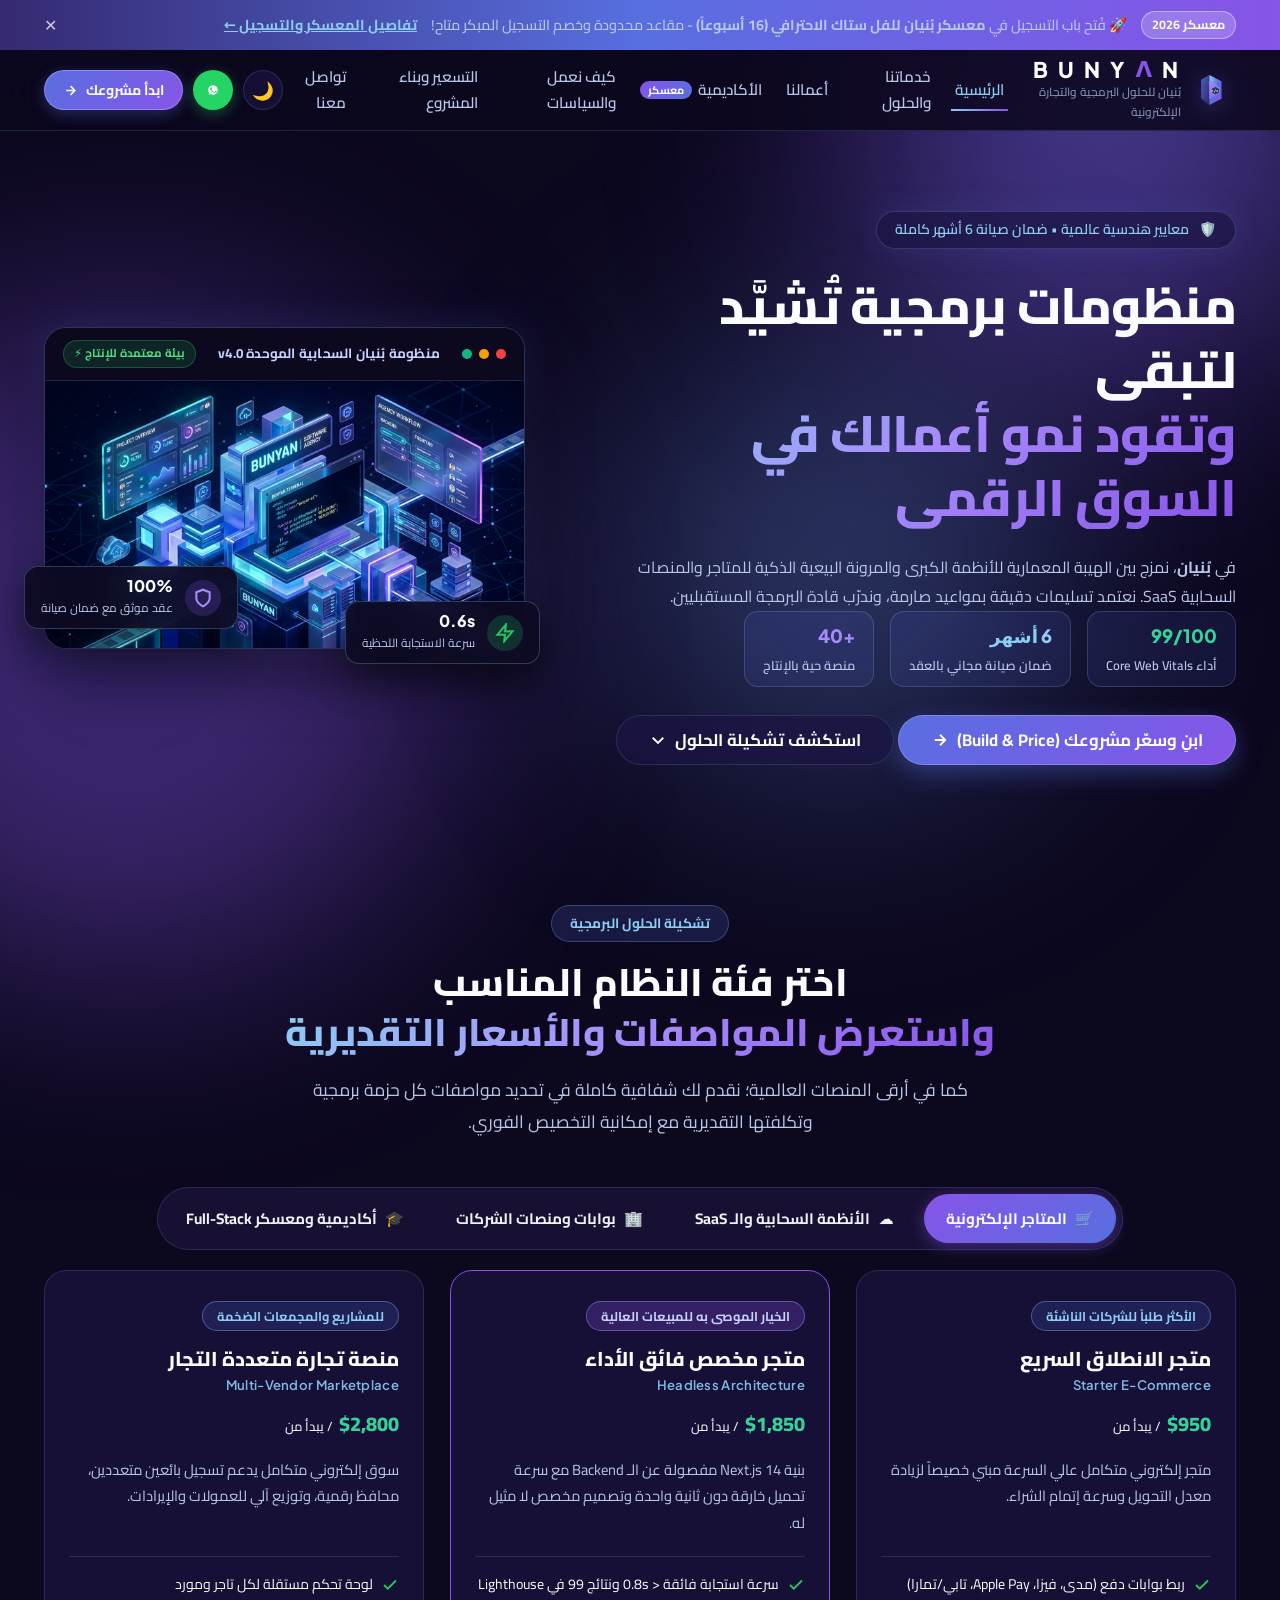
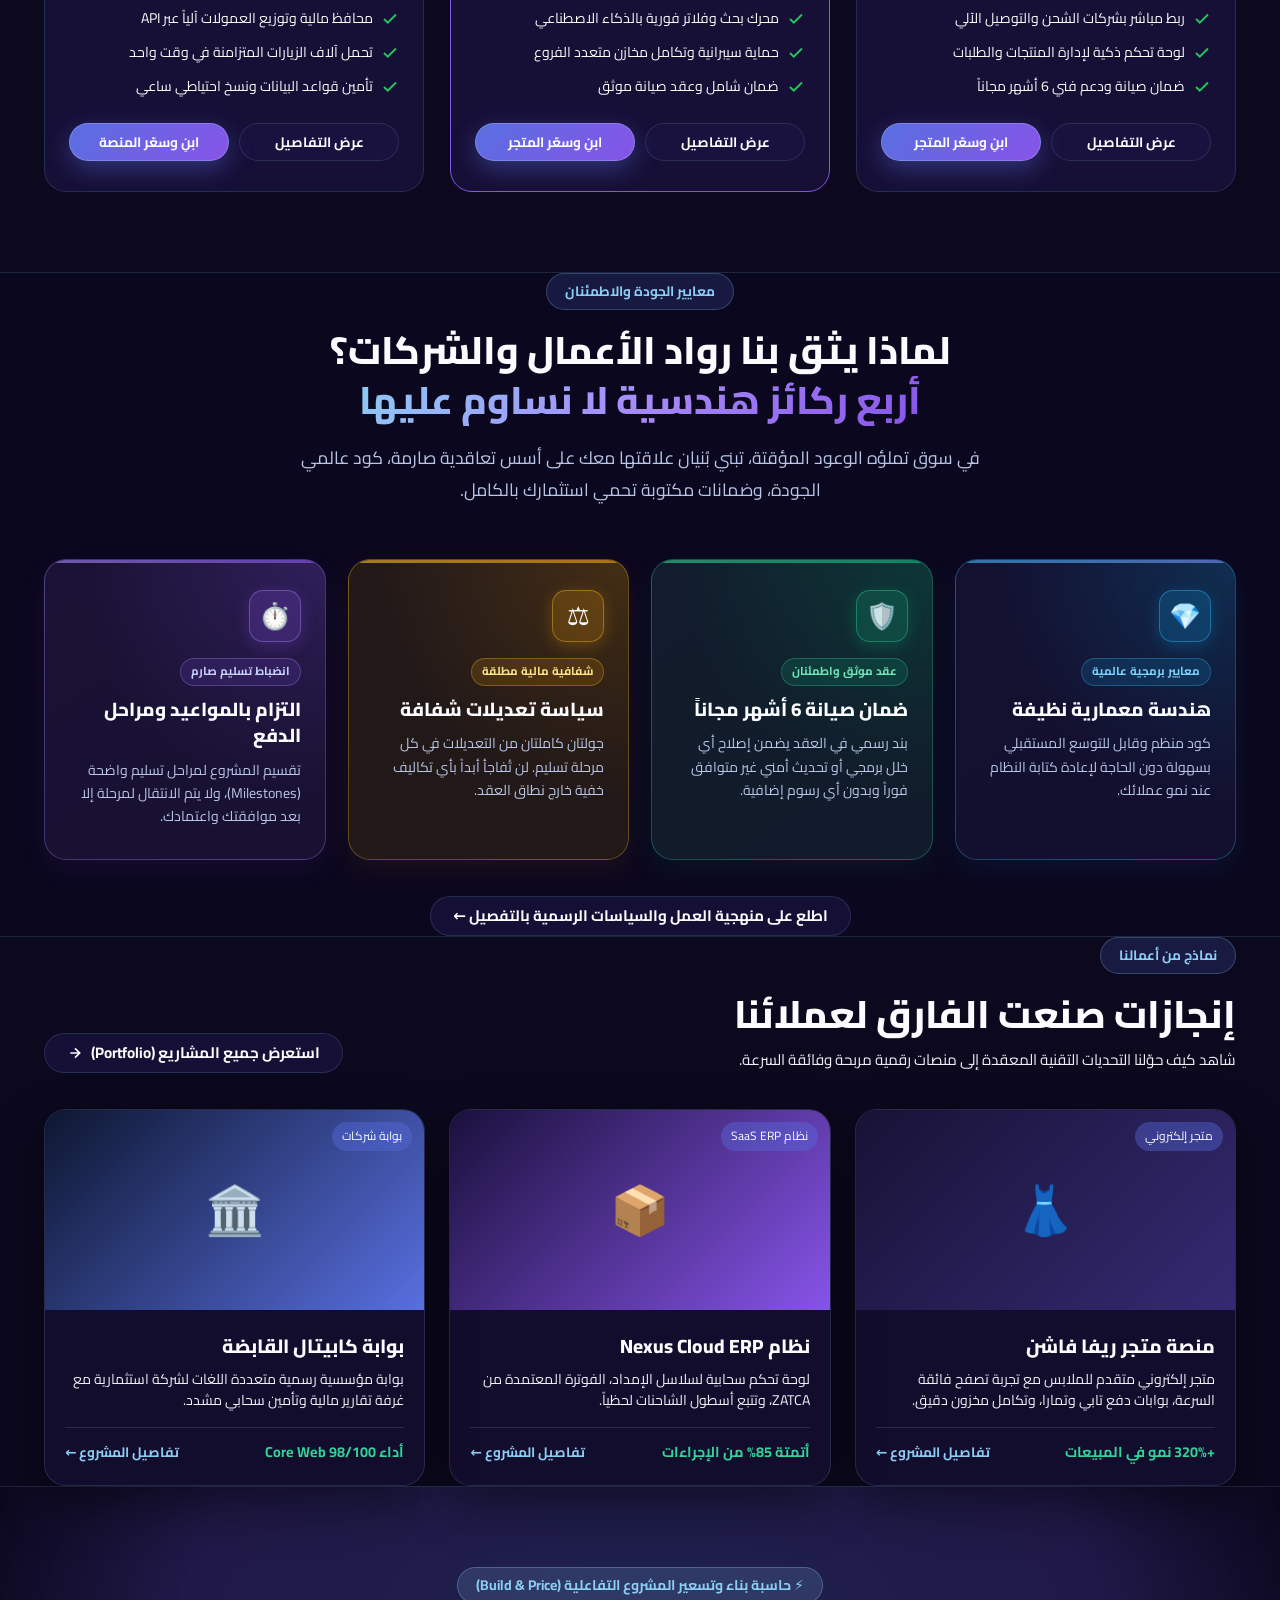
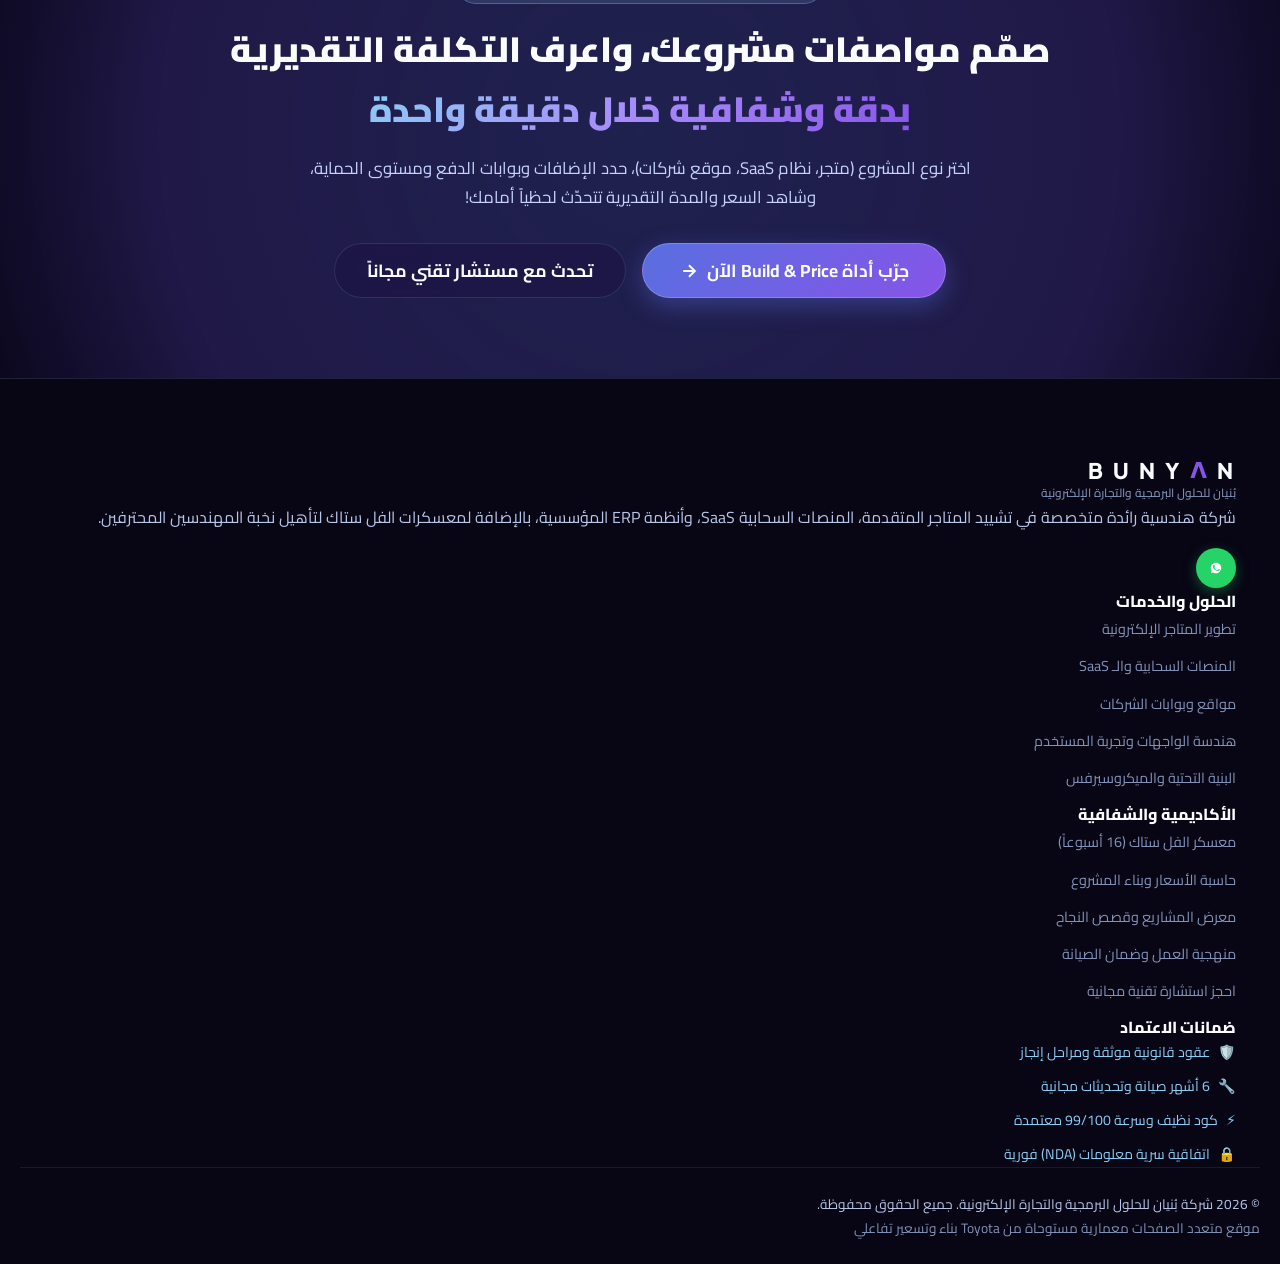
==== commit 34c0afb5: "feat(ui): add contextual, concept-matched backgrounds and glowing icons for feature cards and rectan" ====
--- a/index.html
+++ b/index.html
@@ -702,35 +702,51 @@
           </p>
         </div>
 
-        <div class="features-grid" style="display: grid; grid-template-columns: repeat(4, 1fr); gap: 20px; margin-top: 40px;">
-          <div class="feature-card" style="padding: 24px;">
-            <div class="feature-icon-box" style="margin-bottom: 16px; font-size: 1.8rem;">💎</div>
-            <h3 style="font-size: 1.15rem; font-weight: 800; color: var(--c-ice-white); margin-bottom: 8px;">هندسة معمارية نظيفة</h3>
-            <p style="font-size: 0.88rem; color: var(--c-soft-gray); line-height: 1.6; margin: 0;">
-              كود منظم، قابل للتوسع المستقبلي بسهولة دون الحاجة لإعادة كتابة النظام عند نمو عملائك.
-            </p>
-          </div>
-
-          <div class="feature-card" style="padding: 24px;">
-            <div class="feature-icon-box" style="margin-bottom: 16px; font-size: 1.8rem;">🛡️</div>
-            <h3 style="font-size: 1.15rem; font-weight: 800; color: var(--c-ice-white); margin-bottom: 8px;">ضمان صيانة 6 أشهر مجاناً</h3>
-            <p style="font-size: 0.88rem; color: var(--c-soft-gray); line-height: 1.6; margin: 0;">
+        <div class="features-grid">
+          <!-- Card 1: Clean Architecture 💎 -->
+          <div class="feature-card card-architecture">
+            <div class="feature-icon-box">
+              <span>💎</span>
+            </div>
+            <span class="feature-badge">معايير برمجية عالمية</span>
+            <h3 class="feature-card-title">هندسة معمارية نظيفة</h3>
+            <p class="feature-card-desc">
+              كود منظم وقابل للتوسع المستقبلي بسهولة دون الحاجة لإعادة كتابة النظام عند نمو عملائك.
+            </p>
+          </div>
+
+          <!-- Card 2: 6 Months Warranty 🛡️ -->
+          <div class="feature-card card-warranty">
+            <div class="feature-icon-box">
+              <span>🛡️</span>
+            </div>
+            <span class="feature-badge">عقد موثق واطمئنان</span>
+            <h3 class="feature-card-title">ضمان صيانة 6 أشهر مجاناً</h3>
+            <p class="feature-card-desc">
               بند رسمي في العقد يضمن إصلاح أي خلل برمجي أو تحديث أمني غير متوافق فوراً وبدون أي رسوم إضافية.
             </p>
           </div>
 
-          <div class="feature-card" style="padding: 24px;">
-            <div class="feature-icon-box" style="margin-bottom: 16px; font-size: 1.8rem;">⚖️</div>
-            <h3 style="font-size: 1.15rem; font-weight: 800; color: var(--c-ice-white); margin-bottom: 8px;">سياسة تعديلات شفافة</h3>
-            <p style="font-size: 0.88rem; color: var(--c-soft-gray); line-height: 1.6; margin: 0;">
+          <!-- Card 3: Transparent Policy ⚖️ -->
+          <div class="feature-card card-transparency">
+            <div class="feature-icon-box">
+              <span>⚖️</span>
+            </div>
+            <span class="feature-badge">شفافية مالية مطلقة</span>
+            <h3 class="feature-card-title">سياسة تعديلات شفافة</h3>
+            <p class="feature-card-desc">
               جولتان كاملتان من التعديلات في كل مرحلة تسليم. لن تُفاجأ أبداً بأي تكاليف خفية خارج نطاق العقد.
             </p>
           </div>
 
-          <div class="feature-card" style="padding: 24px;">
-            <div class="feature-icon-box" style="margin-bottom: 16px; font-size: 1.8rem;">⏱️</div>
-            <h3 style="font-size: 1.15rem; font-weight: 800; color: var(--c-ice-white); margin-bottom: 8px;">التزام بالمواعيد ومراحل الدفع</h3>
-            <p style="font-size: 0.88rem; color: var(--c-soft-gray); line-height: 1.6; margin: 0;">
+          <!-- Card 4: Milestones & Punctuality ⏱️ -->
+          <div class="feature-card card-punctuality">
+            <div class="feature-icon-box">
+              <span>⏱️</span>
+            </div>
+            <span class="feature-badge">انضباط تسليم صارم</span>
+            <h3 class="feature-card-title">التزام بالمواعيد ومراحل الدفع</h3>
+            <p class="feature-card-desc">
               تقسيم المشروع لمراحل تسليم واضحة (Milestones)، ولا يتم الانتقال لمرحلة إلا بعد موافقتك واعتمادك.
             </p>
           </div>
--- a/index.css
+++ b/index.css
@@ -3533,34 +3533,413 @@
   font-weight: 800;
 }
 
-/* Feature Cards & Policies in Light Mode */
-body.theme-light .feature-card {
+/* ===================================================
+   CONTEXTUAL FEATURE & RECTANGLE CARDS SYSTEM
+=================================================== */
+.features-grid {
+  display: grid;
+  grid-template-columns: repeat(4, 1fr);
+  gap: 22px;
+  margin-top: 40px;
+}
+
+.feature-card {
+  position: relative;
+  border-radius: var(--radius-lg);
+  padding: 30px 24px;
+  display: flex;
+  flex-direction: column;
+  transition: transform 0.35s cubic-bezier(0.16, 1, 0.3, 1), box-shadow 0.35s ease, border-color 0.35s ease;
+  overflow: hidden;
+  text-align: right;
+  direction: rtl;
+  border: 1px solid var(--border-glass);
+  background: rgba(24, 17, 52, 0.7);
+  backdrop-filter: blur(16px);
+  -webkit-backdrop-filter: blur(16px);
+}
+
+.feature-card::before {
+  content: "";
+  position: absolute;
+  top: 0;
+  right: 0;
+  left: 0;
+  height: 3px;
+  background: linear-gradient(90deg, transparent, rgba(255, 255, 255, 0.4), transparent);
+  opacity: 0.6;
+  transition: opacity 0.3s ease;
+}
+
+.feature-card:hover {
+  transform: translateY(-8px);
+}
+
+.feature-icon-box {
+  width: 52px;
+  height: 52px;
+  border-radius: 14px;
+  display: flex;
+  align-items: center;
+  justify-content: center;
+  font-size: 1.6rem;
+  margin-bottom: 16px;
+  transition: transform 0.3s ease;
+}
+
+.feature-card:hover .feature-icon-box {
+  transform: scale(1.08);
+}
+
+.feature-badge {
+  display: inline-flex;
+  align-items: center;
+  padding: 3px 10px;
+  border-radius: var(--radius-full);
+  font-size: 0.72rem;
+  font-weight: 700;
+  margin-bottom: 10px;
+  width: fit-content;
+}
+
+.feature-card-title {
+  font-size: 1.18rem !important;
+  font-weight: 800 !important;
+  margin-top: 0 !important;
+  margin-bottom: 10px !important;
+  line-height: 1.4 !important;
+  color: #FAFCFF;
+}
+
+body.theme-light .feature-card-title {
+  color: #181236 !important;
+}
+
+.feature-card-desc {
+  font-size: 0.88rem !important;
+  line-height: 1.65 !important;
+  color: #B9C6E8;
+  margin: 0 !important;
+}
+
+body.theme-light .feature-card-desc {
+  color: #475569 !important;
+}
+
+/* 1. Architecture Card: Clean Tech Sapphire / Diamond */
+.feature-card.card-architecture {
+  background: radial-gradient(circle at 100% 0%, rgba(14, 165, 233, 0.18) 0%, rgba(20, 15, 48, 0.85) 60%),
+              linear-gradient(145deg, rgba(20, 25, 55, 0.85), rgba(14, 18, 42, 0.95));
+  border: 1px solid rgba(56, 189, 248, 0.3);
+  box-shadow: 0 10px 30px rgba(14, 165, 233, 0.08);
+}
+
+.feature-card.card-architecture::before {
+  background: linear-gradient(90deg, #38BDF8, #818CF8);
+}
+
+.feature-card.card-architecture .feature-icon-box {
+  background: rgba(14, 165, 233, 0.2);
+  border: 1px solid rgba(56, 189, 248, 0.4);
+  box-shadow: 0 4px 16px rgba(14, 165, 233, 0.25);
+}
+
+.feature-card.card-architecture .feature-badge {
+  background: rgba(14, 165, 233, 0.15);
+  color: #7DD3FC;
+  border: 1px solid rgba(56, 189, 248, 0.3);
+}
+
+body.theme-light .feature-card.card-architecture {
+  background: linear-gradient(150deg, #FFFFFF 0%, #F0F9FF 50%, #E0F2FE 100%) !important;
+  border: 1.5px solid #BAE6FD !important;
+  box-shadow: 0 10px 28px rgba(2, 132, 199, 0.1), inset 0 1px 0 #FFFFFF !important;
+}
+
+body.theme-light .feature-card.card-architecture:hover {
+  border-color: #0284C7 !important;
+  box-shadow: 0 18px 40px rgba(2, 132, 199, 0.18), inset 0 1px 0 #FFFFFF !important;
+}
+
+body.theme-light .feature-card.card-architecture .feature-icon-box {
+  background: #E0F2FE;
+  border: 1.5px solid #7DD3FC;
+  box-shadow: 0 4px 14px rgba(2, 132, 199, 0.15);
+}
+
+body.theme-light .feature-card.card-architecture .feature-badge {
+  background: #E0F2FE;
+  color: #0369A1;
+  border: 1px solid #BAE6FD;
+}
+
+/* 2. Warranty Card: Security Emerald / Shield */
+.feature-card.card-warranty {
+  background: radial-gradient(circle at 100% 0%, rgba(16, 185, 129, 0.18) 0%, rgba(18, 28, 45, 0.85) 60%),
+              linear-gradient(145deg, rgba(16, 35, 45, 0.85), rgba(12, 22, 32, 0.95));
+  border: 1px solid rgba(52, 211, 153, 0.3);
+  box-shadow: 0 10px 30px rgba(16, 185, 129, 0.08);
+}
+
+.feature-card.card-warranty::before {
+  background: linear-gradient(90deg, #34D399, #10B981);
+}
+
+.feature-card.card-warranty .feature-icon-box {
+  background: rgba(16, 185, 129, 0.2);
+  border: 1px solid rgba(52, 211, 153, 0.4);
+  box-shadow: 0 4px 16px rgba(16, 185, 129, 0.25);
+}
+
+.feature-card.card-warranty .feature-badge {
+  background: rgba(16, 185, 129, 0.15);
+  color: #6EE7B7;
+  border: 1px solid rgba(52, 211, 153, 0.3);
+}
+
+body.theme-light .feature-card.card-warranty {
+  background: linear-gradient(150deg, #FFFFFF 0%, #F0FDF4 50%, #DCFCE7 100%) !important;
+  border: 1.5px solid #BBF7D0 !important;
+  box-shadow: 0 10px 28px rgba(16, 185, 129, 0.1), inset 0 1px 0 #FFFFFF !important;
+}
+
+body.theme-light .feature-card.card-warranty:hover {
+  border-color: #059669 !important;
+  box-shadow: 0 18px 40px rgba(16, 185, 129, 0.18), inset 0 1px 0 #FFFFFF !important;
+}
+
+body.theme-light .feature-card.card-warranty .feature-icon-box {
+  background: #DCFCE7;
+  border: 1.5px solid #86EFAC;
+  box-shadow: 0 4px 14px rgba(5, 150, 105, 0.15);
+}
+
+body.theme-light .feature-card.card-warranty .feature-badge {
+  background: #DCFCE7;
+  color: #047857;
+  border: 1px solid #BBF7D0;
+}
+
+/* 3. Transparency Card: Fair Golden Amber / Balance */
+.feature-card.card-transparency {
+  background: radial-gradient(circle at 100% 0%, rgba(245, 158, 11, 0.18) 0%, rgba(35, 25, 25, 0.85) 60%),
+              linear-gradient(145deg, rgba(38, 28, 25, 0.85), rgba(24, 18, 18, 0.95));
+  border: 1px solid rgba(251, 191, 36, 0.3);
+  box-shadow: 0 10px 30px rgba(245, 158, 11, 0.08);
+}
+
+.feature-card.card-transparency::before {
+  background: linear-gradient(90deg, #FBBF24, #F59E0B);
+}
+
+.feature-card.card-transparency .feature-icon-box {
+  background: rgba(245, 158, 11, 0.2);
+  border: 1px solid rgba(251, 191, 36, 0.4);
+  box-shadow: 0 4px 16px rgba(245, 158, 11, 0.25);
+}
+
+.feature-card.card-transparency .feature-badge {
+  background: rgba(245, 158, 11, 0.15);
+  color: #FDE68A;
+  border: 1px solid rgba(251, 191, 36, 0.3);
+}
+
+body.theme-light .feature-card.card-transparency {
+  background: linear-gradient(150deg, #FFFFFF 0%, #FFFBEB 50%, #FEF3C7 100%) !important;
+  border: 1.5px solid #FDE68A !important;
+  box-shadow: 0 10px 28px rgba(217, 119, 6, 0.1), inset 0 1px 0 #FFFFFF !important;
+}
+
+body.theme-light .feature-card.card-transparency:hover {
+  border-color: #D97706 !important;
+  box-shadow: 0 18px 40px rgba(217, 119, 6, 0.18), inset 0 1px 0 #FFFFFF !important;
+}
+
+body.theme-light .feature-card.card-transparency .feature-icon-box {
+  background: #FEF3C7;
+  border: 1.5px solid #FCD34D;
+  box-shadow: 0 4px 14px rgba(217, 119, 6, 0.15);
+}
+
+body.theme-light .feature-card.card-transparency .feature-badge {
+  background: #FEF3C7;
+  color: #B45309;
+  border: 1px solid #FDE68A;
+}
+
+/* 4. Punctuality Card: Precision Royal Violet / Stopwatch */
+.feature-card.card-punctuality {
+  background: radial-gradient(circle at 100% 0%, rgba(135, 84, 232, 0.22) 0%, rgba(25, 18, 52, 0.85) 60%),
+              linear-gradient(145deg, rgba(32, 22, 62, 0.85), rgba(18, 12, 38, 0.95));
+  border: 1px solid rgba(167, 139, 250, 0.3);
+  box-shadow: 0 10px 30px rgba(135, 84, 232, 0.08);
+}
+
+.feature-card.card-punctuality::before {
+  background: linear-gradient(90deg, #A78BFA, #8754E8);
+}
+
+.feature-card.card-punctuality .feature-icon-box {
+  background: rgba(135, 84, 232, 0.22);
+  border: 1px solid rgba(167, 139, 250, 0.4);
+  box-shadow: 0 4px 16px rgba(135, 84, 232, 0.25);
+}
+
+.feature-card.card-punctuality .feature-badge {
+  background: rgba(135, 84, 232, 0.15);
+  color: #C7D2FE;
+  border: 1px solid rgba(167, 139, 250, 0.3);
+}
+
+body.theme-light .feature-card.card-punctuality {
+  background: linear-gradient(150deg, #FFFFFF 0%, #FAF5FF 50%, #F3E8FF 100%) !important;
+  border: 1.5px solid #DDD6FE !important;
+  box-shadow: 0 10px 28px rgba(124, 58, 237, 0.1), inset 0 1px 0 #FFFFFF !important;
+}
+
+body.theme-light .feature-card.card-punctuality:hover {
+  border-color: #7C3AED !important;
+  box-shadow: 0 18px 40px rgba(124, 58, 237, 0.18), inset 0 1px 0 #FFFFFF !important;
+}
+
+body.theme-light .feature-card.card-punctuality .feature-icon-box {
+  background: #F3E8FF;
+  border: 1.5px solid #C4B5FD;
+  box-shadow: 0 4px 14px rgba(124, 58, 237, 0.15);
+}
+
+body.theme-light .feature-card.card-punctuality .feature-badge {
+  background: #F3E8FF;
+  color: #6D28D9;
+  border: 1px solid #DDD6FE;
+}
+
+/* ===================================================
+   ENHANCED RECTANGLE CARDS ACROSS ENTIRE PLATFORM
+=================================================== */
+/* Subpage Article Cards */
+body.theme-light .subpage-card {
+  background: linear-gradient(165deg, #FFFFFF 0%, #F8FAFC 100%) !important;
+  border: 1.5px solid #E2E8F0 !important;
+  box-shadow: 0 12px 35px rgba(15, 23, 42, 0.05), inset 0 1px 0 #FFFFFF !important;
+}
+
+/* Contextual Policy Cards in Process Page */
+#revisions.subpage-card {
+  border-top: 3px solid #38BDF8 !important;
+}
+
+body.theme-light #revisions.subpage-card {
+  background: linear-gradient(160deg, #FFFFFF 0%, #F0F9FF 60%, #E0F2FE 100%) !important;
+  border: 1.5px solid #BAE6FD !important;
+  border-top: 3.5px solid #0284C7 !important;
+}
+
+#warranty.subpage-card {
+  border-top: 3px solid #34D399 !important;
+}
+
+body.theme-light #warranty.subpage-card {
+  background: linear-gradient(160deg, #FFFFFF 0%, #F0FDF4 60%, #DCFCE7 100%) !important;
+  border: 1.5px solid #BBF7D0 !important;
+  border-top: 3.5px solid #059669 !important;
+}
+
+#contract.subpage-card {
+  border-top: 3px solid #818CF8 !important;
+}
+
+body.theme-light #contract.subpage-card {
+  background: linear-gradient(160deg, #FFFFFF 0%, #FAF5FF 60%, #F3E8FF 100%) !important;
+  border: 1.5px solid #DDD6FE !important;
+  border-top: 3.5px solid #4F46E5 !important;
+}
+
+/* Policy Items Inside Cards */
+.policy-item-box {
+  background: rgba(18, 14, 40, 0.6) !important;
+  border: 1px solid var(--border-glass) !important;
+  border-right: 4px solid var(--c-royal-blue) !important;
+  border-radius: var(--radius-md) !important;
+  padding: 18px 22px !important;
+  transition: all var(--transition-fast);
+}
+
+.policy-item-box:hover {
+  transform: translateX(-4px);
+  border-right-color: var(--c-sky-blue) !important;
+}
+
+body.theme-light .policy-item-box {
   background: #FFFFFF !important;
-  border: 1.5px solid #E2E8F0 !important;
-  box-shadow: 0 8px 24px rgba(15, 23, 42, 0.06);
-}
-
-body.theme-light .feature-card h3 {
-  color: #181236 !important;
-}
-
-body.theme-light .feature-card p {
-  color: #475569 !important;
-}
-
-/* Project Cards in Light Mode */
+  border: 1px solid #E2E8F0 !important;
+  border-right: 4px solid #586FE0 !important;
+  box-shadow: 0 4px 14px rgba(15, 23, 42, 0.04) !important;
+}
+
+body.theme-light .policy-item-box:hover {
+  border-right-color: #352A72 !important;
+  box-shadow: 0 6px 20px rgba(88, 111, 224, 0.1) !important;
+}
+
+/* Deliverables Box in Workflow */
+body.theme-light .deliverables-box {
+  background: linear-gradient(135deg, #F0FDF4 0%, #EEF2FF 100%) !important;
+  border: 1.5px solid #C7D2FE !important;
+  box-shadow: 0 6px 20px rgba(88, 111, 224, 0.08) !important;
+}
+
+/* Project Cards */
+.project-card {
+  background: rgba(24, 17, 52, 0.7);
+  border: 1px solid var(--border-glass);
+  border-radius: var(--radius-lg);
+  overflow: hidden;
+  transition: transform 0.3s ease, box-shadow 0.3s ease, border-color 0.3s ease;
+}
+
+.project-card:hover {
+  transform: translateY(-6px);
+  border-color: var(--c-royal-blue);
+  box-shadow: 0 20px 45px rgba(53, 42, 114, 0.3);
+}
+
 body.theme-light .project-card {
-  background: #FFFFFF !important;
+  background: linear-gradient(165deg, #FFFFFF 0%, #F8FAFC 100%) !important;
   border: 1.5px solid #E2E8F0 !important;
   box-shadow: 0 10px 30px rgba(15, 23, 42, 0.06);
 }
 
+body.theme-light .project-card:hover {
+  border-color: #586FE0 !important;
+  box-shadow: 0 18px 45px rgba(88, 111, 224, 0.16) !important;
+}
+
 body.theme-light .project-info h3 {
   color: #181236 !important;
 }
 
 body.theme-light .project-info p {
   color: #475569 !important;
+}
+
+/* Stack Boxes in Academy */
+body.theme-light .stack-box {
+  background: linear-gradient(165deg, #FFFFFF 0%, #F8FAFC 100%) !important;
+  border: 1.5px solid #E2E8F0 !important;
+  box-shadow: 0 8px 24px rgba(15, 23, 42, 0.05) !important;
+}
+
+body.theme-light .stack-box:hover {
+  border-color: #586FE0 !important;
+  box-shadow: 0 14px 35px rgba(88, 111, 224, 0.14) !important;
+}
+
+/* Contact Cards in Contact Page */
+body.theme-light .contact-card {
+  background: linear-gradient(165deg, #FFFFFF 0%, #F8FAFC 100%) !important;
+  border: 1.5px solid #E2E8F0 !important;
+  box-shadow: 0 14px 40px rgba(15, 23, 42, 0.06) !important;
 }
 
 /* Secondary Buttons in Light Mode */
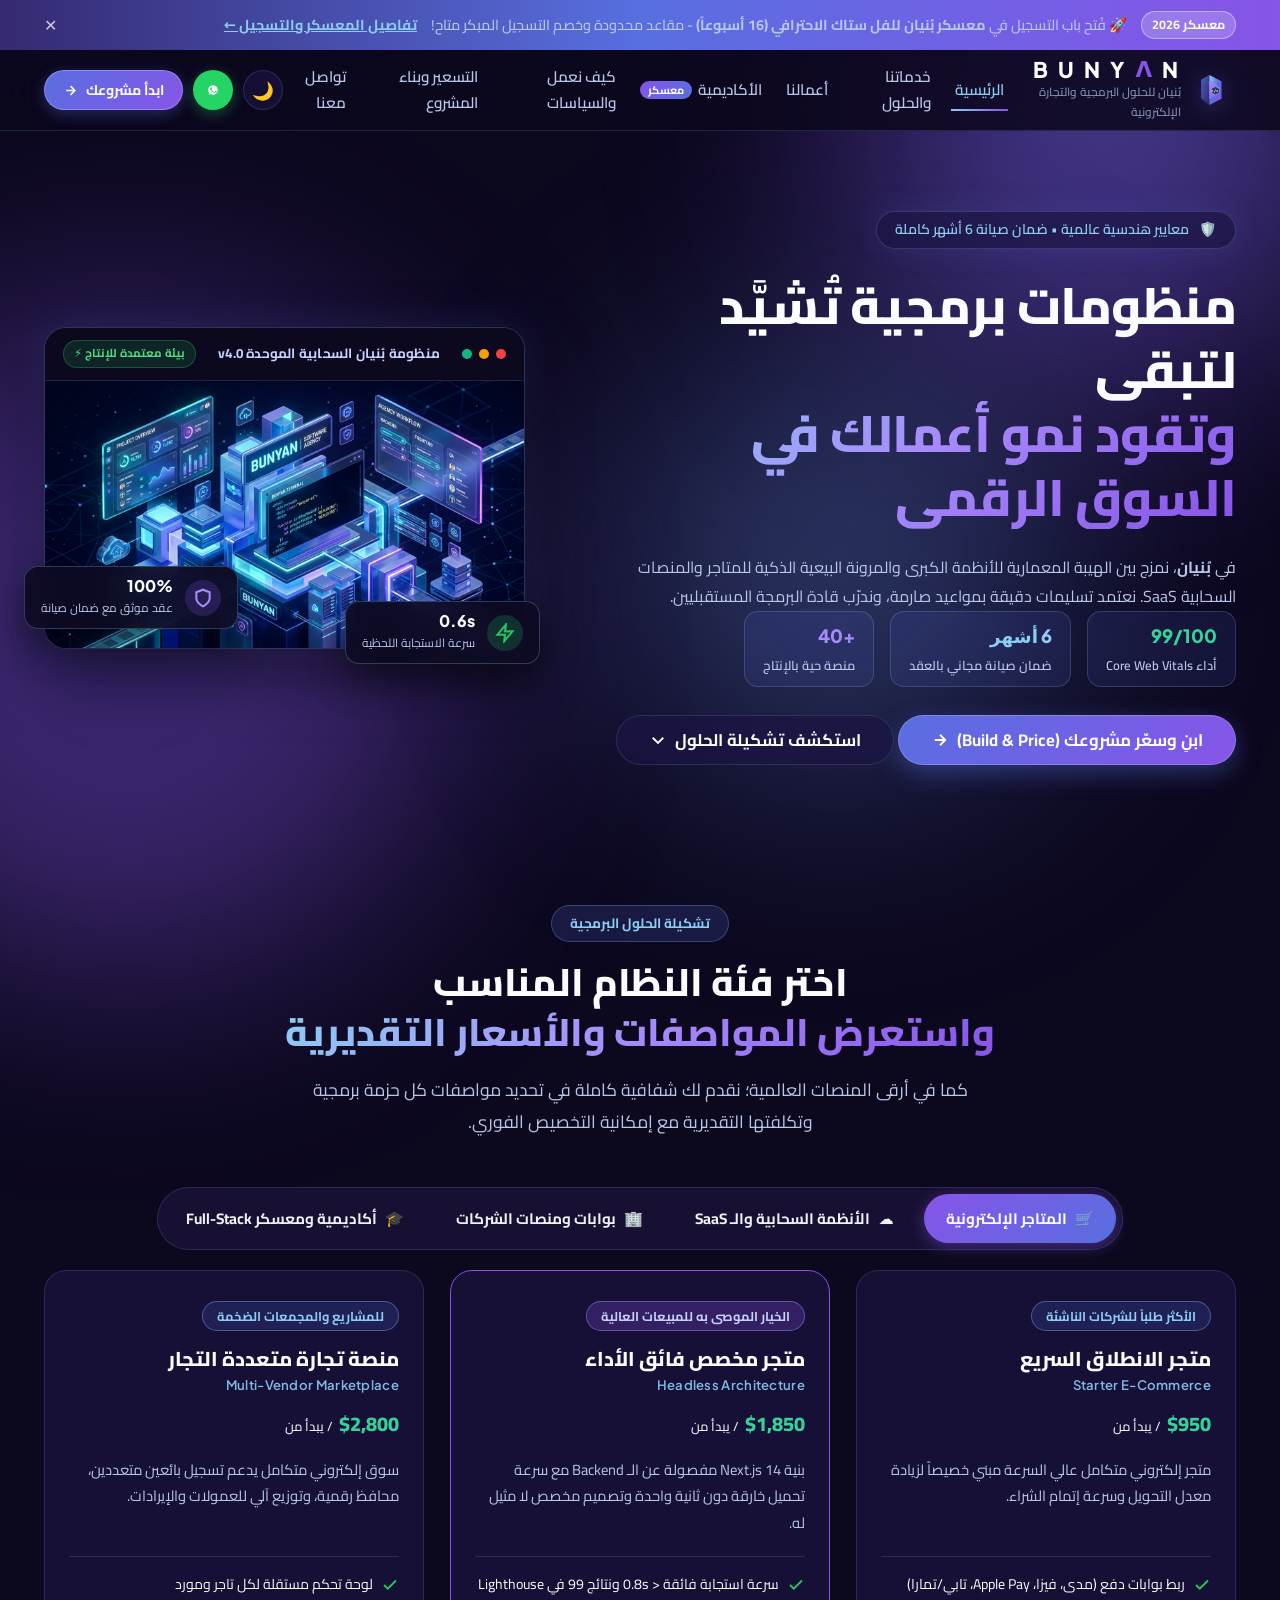
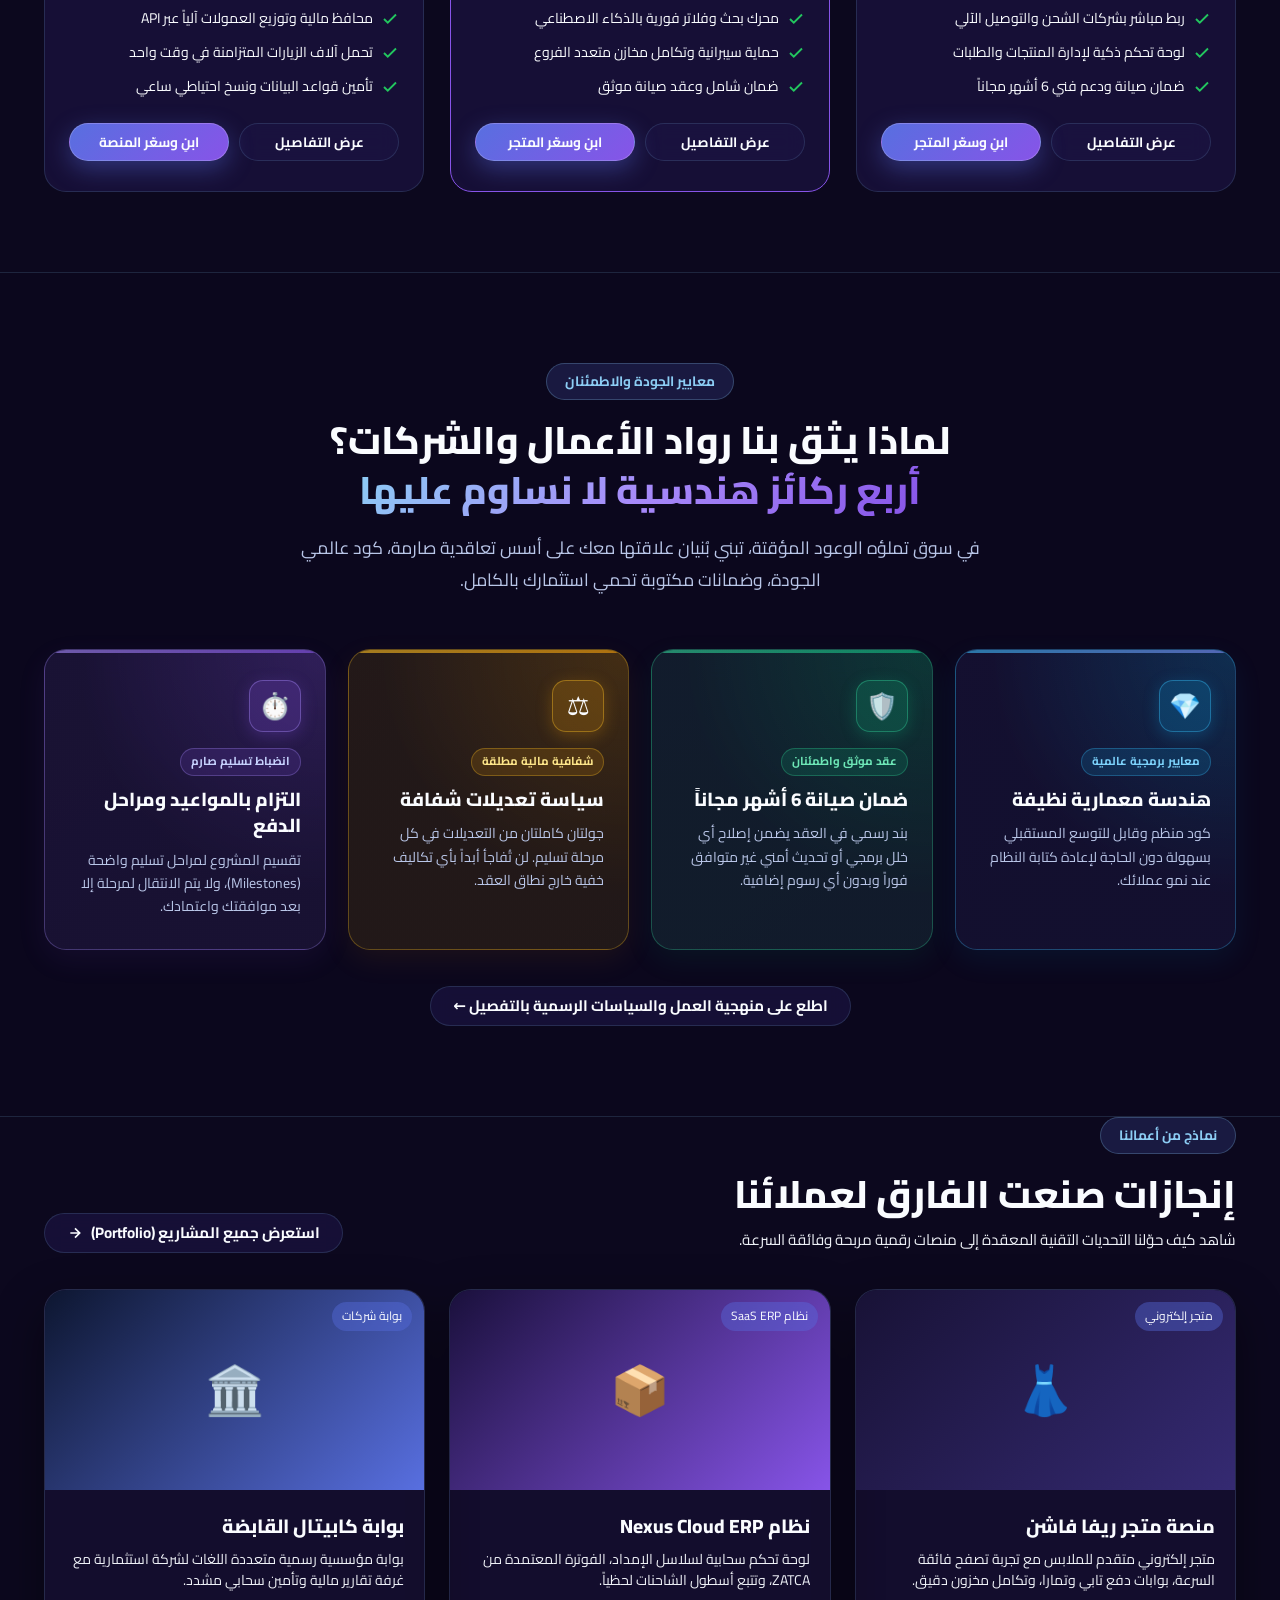
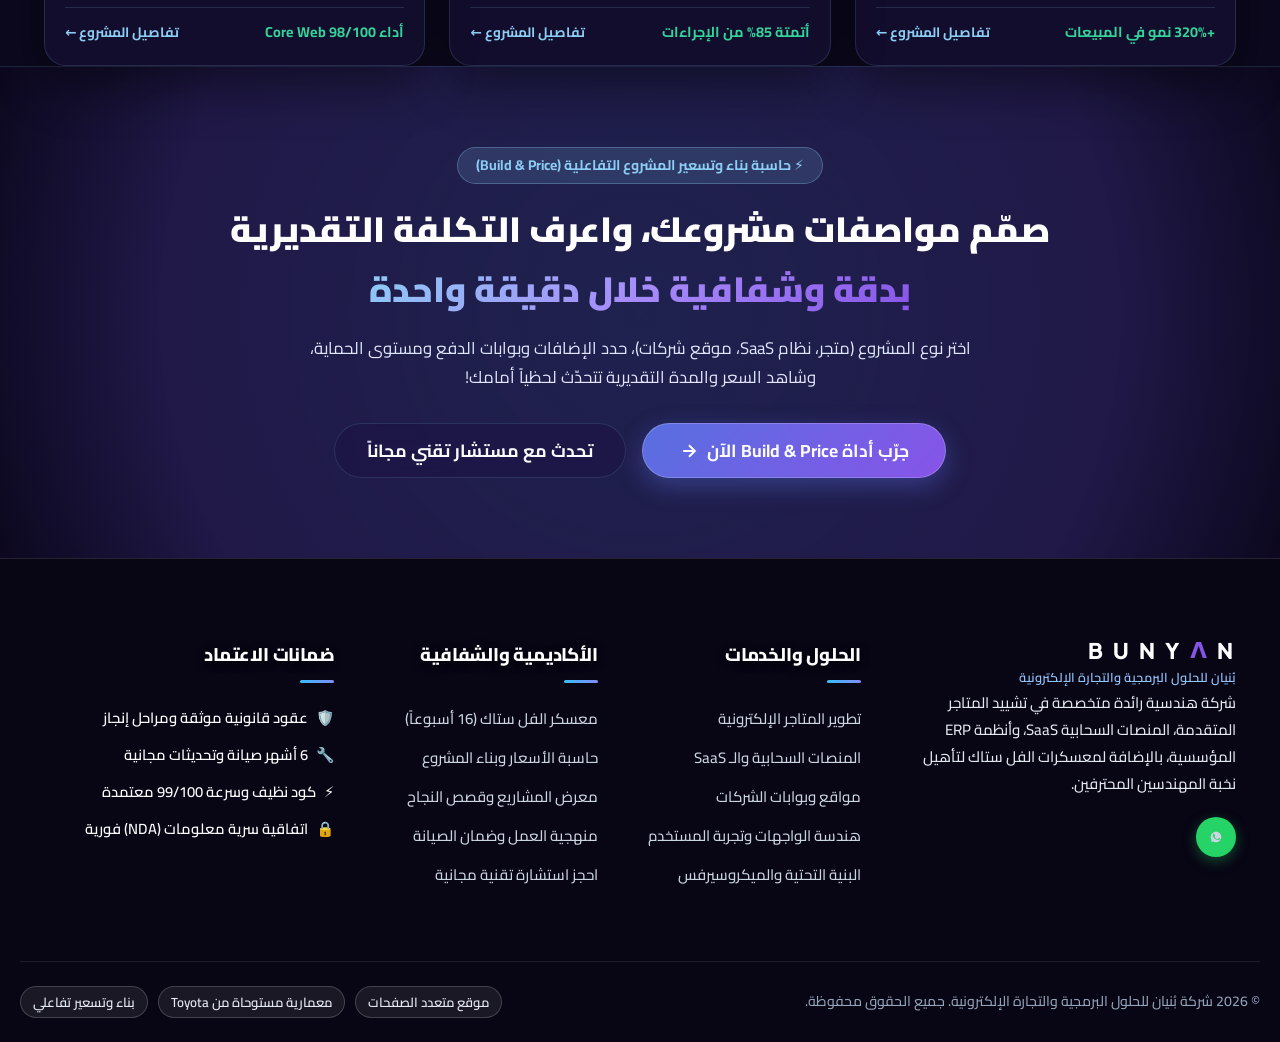
==== commit a1573225: "fix(typography): resolve contrast issues in footer, CTA banner, and guarantees across all themes" ====
--- a/index.html
+++ b/index.html
@@ -689,7 +689,7 @@
     </section>
 
     <!-- 3. Why Bunyan? (Toyota-Grade Reliability & Guarantees) -->
-    <section class="subpage-section" style="background: rgba(12, 8, 30, 0.4); border-top: 1px solid var(--border-glass); border-bottom: 1px solid var(--border-glass);">
+    <section class="subpage-section why-bunyan-section">
       <div class="container">
         <div class="section-header text-center">
           <span class="section-tag">معايير الجودة والاطمئنان</span>
@@ -911,7 +911,7 @@
       <!-- Col 4: Guarantees & Credentials -->
       <div class="footer-col">
         <h4 class="footer-heading">ضمانات الاعتماد</h4>
-        <div style="display: flex; flex-direction: column; gap: 10px; font-size: 0.88rem; color: #8CCDF4;">
+        <div class="footer-guarantees-list" style="display: flex; flex-direction: column; gap: 12px; font-size: 0.92rem;">
           <div style="display: flex; align-items: center; gap: 8px;">
             <span>🛡️</span> <span>عقود قانونية موثقة ومراحل إنجاز</span>
           </div>
--- a/index.css
+++ b/index.css
@@ -2345,14 +2345,18 @@
 }
 
 /* ================= FOOTER & OFFICIAL POLICIES ================= */
-.site-footer {
-  background: #080514;
-  color: #FAFCFF;
-  border-top: 1px solid var(--border-glass);
+.site-footer,
+body.theme-light .site-footer {
+  background: #080514 !important;
+  color: #FAFCFF !important;
+  border-top: 1px solid rgba(255, 255, 255, 0.12) !important;
   padding: 80px 0 0;
-}
-
-.footer-grid {
+  position: relative;
+  z-index: 10;
+}
+
+.footer-grid,
+.footer-inner {
   display: grid;
   grid-template-columns: 1.5fr 1fr 1fr 1.3fr;
   gap: 40px;
@@ -2363,85 +2367,142 @@
   margin-bottom: 18px;
 }
 
-.footer-tagline {
-  font-size: 0.92rem;
-  color: #8392B7;
-  line-height: 1.7;
-  margin-bottom: 22px;
-}
-
-.footer-contact-info div {
-  font-size: 0.86rem;
-  color: #B9C6E8;
-  margin-bottom: 8px;
-}
-
-.footer-col-title {
-  font-size: 1.1rem;
-  font-weight: 700;
-  color: #FAFCFF;
+.site-footer .logo-title,
+body.theme-light .site-footer .logo-title {
+  color: #FFFFFF !important;
+}
+
+.site-footer .logo-sub,
+body.theme-light .site-footer .logo-sub {
+  color: #93C5FD !important;
+  font-size: 0.8rem !important;
+  font-weight: 600 !important;
+  display: block;
+  margin-top: 4px;
+}
+
+/* Footer Descriptions & Paragraphs - Crystal Clear Contrast */
+.site-footer p,
+.site-footer .footer-desc,
+.site-footer .footer-tagline,
+.site-footer .policy-note,
+body.theme-light .site-footer p,
+body.theme-light .site-footer .footer-desc,
+body.theme-light .site-footer .footer-tagline,
+body.theme-light .site-footer .policy-note {
+  font-size: 0.94rem !important;
+  color: #E2E8F0 !important;
+  line-height: 1.8 !important;
+  font-weight: 500 !important;
   margin-bottom: 20px;
+}
+
+/* Contact info in footer */
+.site-footer .footer-contact-info div,
+body.theme-light .site-footer .footer-contact-info div {
+  font-size: 0.9rem !important;
+  color: #F1F5F9 !important;
+  margin-bottom: 10px;
+  font-weight: 500 !important;
+  display: flex;
+  align-items: center;
+  gap: 8px;
+}
+
+/* Headings in Footer - Pure Bright White with Accent Bar */
+.site-footer h4,
+.site-footer .footer-heading,
+.site-footer .footer-col-title,
+body.theme-light .site-footer h4,
+body.theme-light .site-footer .footer-heading,
+body.theme-light .site-footer .footer-col-title {
+  font-size: 1.15rem !important;
+  font-weight: 800 !important;
+  color: #FFFFFF !important;
+  margin-bottom: 22px !important;
   position: relative;
-  padding-bottom: 10px;
-}
-
-.footer-col-title::after {
+  padding-bottom: 12px;
+  letter-spacing: -0.2px;
+  text-shadow: 0 2px 8px rgba(0, 0, 0, 0.6);
+}
+
+.site-footer .footer-heading::after,
+.site-footer .footer-col-title::after,
+body.theme-light .site-footer .footer-heading::after,
+body.theme-light .site-footer .footer-col-title::after {
   content: '';
   position: absolute;
   bottom: 0;
   right: 0;
-  width: 30px;
-  height: 2px;
-  background: var(--c-royal-blue);
-}
-
-.footer-links li {
-  margin-bottom: 10px;
-}
-
-.footer-links a {
-  font-size: 0.9rem;
-  color: #8392B7;
-}
-
-.footer-links a:hover {
-  color: var(--c-sky-blue);
-  transform: translateX(-4px);
+  width: 34px;
+  height: 3px;
+  border-radius: 2px;
+  background: linear-gradient(90deg, #38BDF8, #818CF8);
+}
+
+/* Navigation Links in Footer */
+.site-footer .footer-links {
+  list-style: none;
+  padding: 0;
+  margin: 0;
+}
+
+.site-footer .footer-links li,
+.site-footer .footer-policy-links li {
+  margin-bottom: 12px;
+}
+
+.site-footer .footer-links a,
+.site-footer .footer-policy-links a,
+body.theme-light .site-footer .footer-links a,
+body.theme-light .site-footer .footer-policy-links a {
+  font-size: 0.94rem !important;
+  color: #CBD5E1 !important;
+  font-weight: 500 !important;
   display: inline-block;
-}
-
-.policy-note {
-  font-size: 0.85rem;
-  color: #8392B7;
-  margin-bottom: 14px;
-  line-height: 1.5;
-}
-
-.footer-policy-links li {
-  margin-bottom: 8px;
-}
-
-.policy-trigger {
-  font-size: 0.88rem;
-  color: #B9C6E8;
+  transition: all 0.2s ease;
+  text-decoration: none;
+}
+
+.site-footer .footer-links a:hover,
+.site-footer .footer-policy-links a:hover,
+body.theme-light .site-footer .footer-links a:hover,
+body.theme-light .site-footer .footer-policy-links a:hover {
+  color: #38BDF8 !important;
+  transform: translateX(-5px);
+  text-shadow: 0 0 12px rgba(56, 189, 248, 0.5);
+}
+
+.site-footer .policy-trigger,
+body.theme-light .site-footer .policy-trigger {
+  font-size: 0.92rem !important;
+  color: #CBD5E1 !important;
   text-align: right;
   padding: 6px 0;
   transition: all var(--transition-fast);
 }
 
-.policy-trigger:hover {
-  color: var(--c-sky-blue);
+.site-footer .policy-trigger:hover,
+body.theme-light .site-footer .policy-trigger:hover {
+  color: #38BDF8 !important;
   transform: translateX(-4px);
 }
 
-.footer-bottom {
-  border-top: 1px solid rgba(255, 255, 255, 0.08);
+/* Guarantee Items in Col 4 */
+.site-footer .footer-col:last-child div,
+body.theme-light .site-footer .footer-col:last-child div {
+  color: #F8FAFC !important;
+  font-size: 0.92rem !important;
+  font-weight: 600 !important;
+}
+
+/* Footer Bottom Bar */
+.site-footer .footer-bottom,
+body.theme-light .site-footer .footer-bottom {
+  border-top: 1px solid rgba(255, 255, 255, 0.1) !important;
   padding: 24px 0;
-  font-size: 0.85rem;
-  color: #8392B7;
-}
-
-.footer-bottom-inner {
+  font-size: 0.88rem;
+  color: #94A3B8 !important;
   display: flex;
   align-items: center;
   justify-content: space-between;
@@ -2449,18 +2510,53 @@
   gap: 16px;
 }
 
-.footer-bottom-links {
+.site-footer .footer-bottom p,
+.site-footer .copyright,
+body.theme-light .site-footer .footer-bottom p,
+body.theme-light .site-footer .copyright {
+  color: #94A3B8 !important;
+  margin: 0 !important;
+  font-size: 0.88rem !important;
+  font-weight: 500 !important;
+}
+
+.site-footer .footer-bottom-links {
   display: flex;
   align-items: center;
   gap: 12px;
 }
 
-.footer-bottom-links a {
-  color: #8392B7;
-}
-.footer-bottom-links a:hover {
-  color: var(--c-sky-blue);
-}
+.site-footer .footer-bottom-links a,
+body.theme-light .site-footer .footer-bottom-links a {
+  color: #CBD5E1 !important;
+  font-size: 0.88rem !important;
+  transition: color 0.2s ease;
+}
+
+.site-footer .footer-bottom-links a:hover,
+body.theme-light .site-footer .footer-bottom-links a:hover {
+  color: #38BDF8 !important;
+}
+
+.site-footer .footer-meta-tags {
+  display: flex;
+  align-items: center;
+  gap: 10px;
+  flex-wrap: wrap;
+}
+
+.site-footer .footer-meta-tags span,
+body.theme-light .site-footer .footer-meta-tags span {
+  display: inline-block;
+  padding: 4px 12px;
+  border-radius: var(--radius-full);
+  background: rgba(255, 255, 255, 0.08) !important;
+  color: #E2E8F0 !important;
+  border: 1px solid rgba(255, 255, 255, 0.18) !important;
+  font-size: 0.82rem !important;
+  font-weight: 600 !important;
+}
+
 
 /* ================= FLOATING WHATSAPP ================= */
 .floating-whatsapp {
@@ -3441,8 +3537,7 @@
 .hero-desc,
 .page-hero-desc,
 .section-desc,
-.lineup-card-desc,
-.footer-desc {
+.lineup-card-desc {
   color: #B9C6E8;
   line-height: 1.8;
 }
@@ -3451,8 +3546,7 @@
 body.theme-light .hero-desc,
 body.theme-light .page-hero-desc,
 body.theme-light .section-desc,
-body.theme-light .lineup-card-desc,
-body.theme-light .footer-desc {
+body.theme-light .lineup-card-desc {
   color: #334155 !important;
   font-weight: 500;
 }
@@ -4407,3 +4501,145 @@
   }
 }
 
+/* ===================================================
+   CRITICAL CONTRAST GUARDS & READABILITY ASSURANCE
+   Prevents any dark-on-dark or light-on-light collisions
+   =================================================== */
+
+/* 1. Why Bunyan Section */
+.why-bunyan-section {
+  padding: 90px 0;
+  background: rgba(12, 8, 30, 0.45);
+  border-top: 1px solid var(--border-glass);
+  border-bottom: 1px solid var(--border-glass);
+}
+
+body.theme-light .why-bunyan-section {
+  background: #F8FAFC !important;
+  border-top: 1px solid #E2E8F0 !important;
+  border-bottom: 1px solid #E2E8F0 !important;
+}
+
+/* 2. Interactive CTA Banner Contrast Guard */
+.banner-cta-section h2,
+body.theme-light .banner-cta-section h2 {
+  color: #FFFFFF !important;
+}
+
+.banner-cta-section p,
+body.theme-light .banner-cta-section p {
+  color: #E0E7FF !important;
+}
+
+/* 3. Universal Footer Readability (Always High Contrast on Dark Background) */
+.site-footer,
+body.theme-light .site-footer {
+  background: #080514 !important;
+  color: #FAFCFF !important;
+}
+
+.site-footer h1,
+.site-footer h2,
+.site-footer h3,
+.site-footer h4,
+.site-footer .footer-heading,
+.site-footer .footer-col-title,
+body.theme-light .site-footer h1,
+body.theme-light .site-footer h2,
+body.theme-light .site-footer h3,
+body.theme-light .site-footer h4,
+body.theme-light .site-footer .footer-heading,
+body.theme-light .site-footer .footer-col-title {
+  color: #FFFFFF !important;
+  font-weight: 800 !important;
+  text-shadow: 0 2px 8px rgba(0, 0, 0, 0.6) !important;
+}
+
+.site-footer p,
+.site-footer .footer-desc,
+.site-footer .footer-tagline,
+.site-footer .policy-note,
+body.theme-light .site-footer p,
+body.theme-light .site-footer .footer-desc,
+body.theme-light .site-footer .footer-tagline,
+body.theme-light .site-footer .policy-note {
+  color: #E2E8F0 !important;
+  font-weight: 500 !important;
+}
+
+.site-footer a,
+.site-footer .footer-links a,
+.site-footer .footer-policy-links a,
+body.theme-light .site-footer a,
+body.theme-light .site-footer .footer-links a,
+body.theme-light .site-footer .footer-policy-links a {
+  color: #CBD5E1 !important;
+  font-weight: 500 !important;
+}
+
+.site-footer a:hover,
+.site-footer .footer-links a:hover,
+.site-footer .footer-policy-links a:hover,
+body.theme-light .site-footer a:hover,
+body.theme-light .site-footer .footer-links a:hover,
+body.theme-light .site-footer .footer-policy-links a:hover {
+  color: #38BDF8 !important;
+}
+
+.site-footer .footer-contact-info div,
+.site-footer .footer-col:last-child div,
+.site-footer .footer-guarantees-list div,
+body.theme-light .site-footer .footer-contact-info div,
+body.theme-light .site-footer .footer-col:last-child div,
+body.theme-light .site-footer .footer-guarantees-list div {
+  color: #F8FAFC !important;
+  font-weight: 600 !important;
+}
+
+.site-footer .footer-bottom p,
+.site-footer .copyright,
+body.theme-light .site-footer .footer-bottom p,
+body.theme-light .site-footer .copyright {
+  color: #94A3B8 !important;
+}
+
+.site-footer .footer-meta-tags span,
+body.theme-light .site-footer .footer-meta-tags span {
+  background: rgba(255, 255, 255, 0.08) !important;
+  color: #E2E8F0 !important;
+  border: 1px solid rgba(255, 255, 255, 0.18) !important;
+}
+
+/* 4. Portfolio Elements Light Mode */
+body.theme-light .tech-tag {
+  background: #EEF2FF !important;
+  color: #4338CA !important;
+  border: 1px solid #C7D2FE !important;
+  font-weight: 700 !important;
+}
+
+body.theme-light .project-stat-pill {
+  color: #0369A1 !important;
+  border-top: 1px solid #E2E8F0 !important;
+  font-weight: 700 !important;
+}
+
+body.theme-light .filter-btn {
+  background: #FFFFFF !important;
+  border: 1.5px solid #CBD5E1 !important;
+  color: #1E293B !important;
+  font-weight: 700 !important;
+}
+
+body.theme-light .filter-btn:hover {
+  border-color: #6366F1 !important;
+  color: #4338CA !important;
+}
+
+body.theme-light .filter-btn.active {
+  background: linear-gradient(135deg, #4338CA, #6D28D9) !important;
+  color: #FFFFFF !important;
+  border-color: transparent !important;
+}
+
+
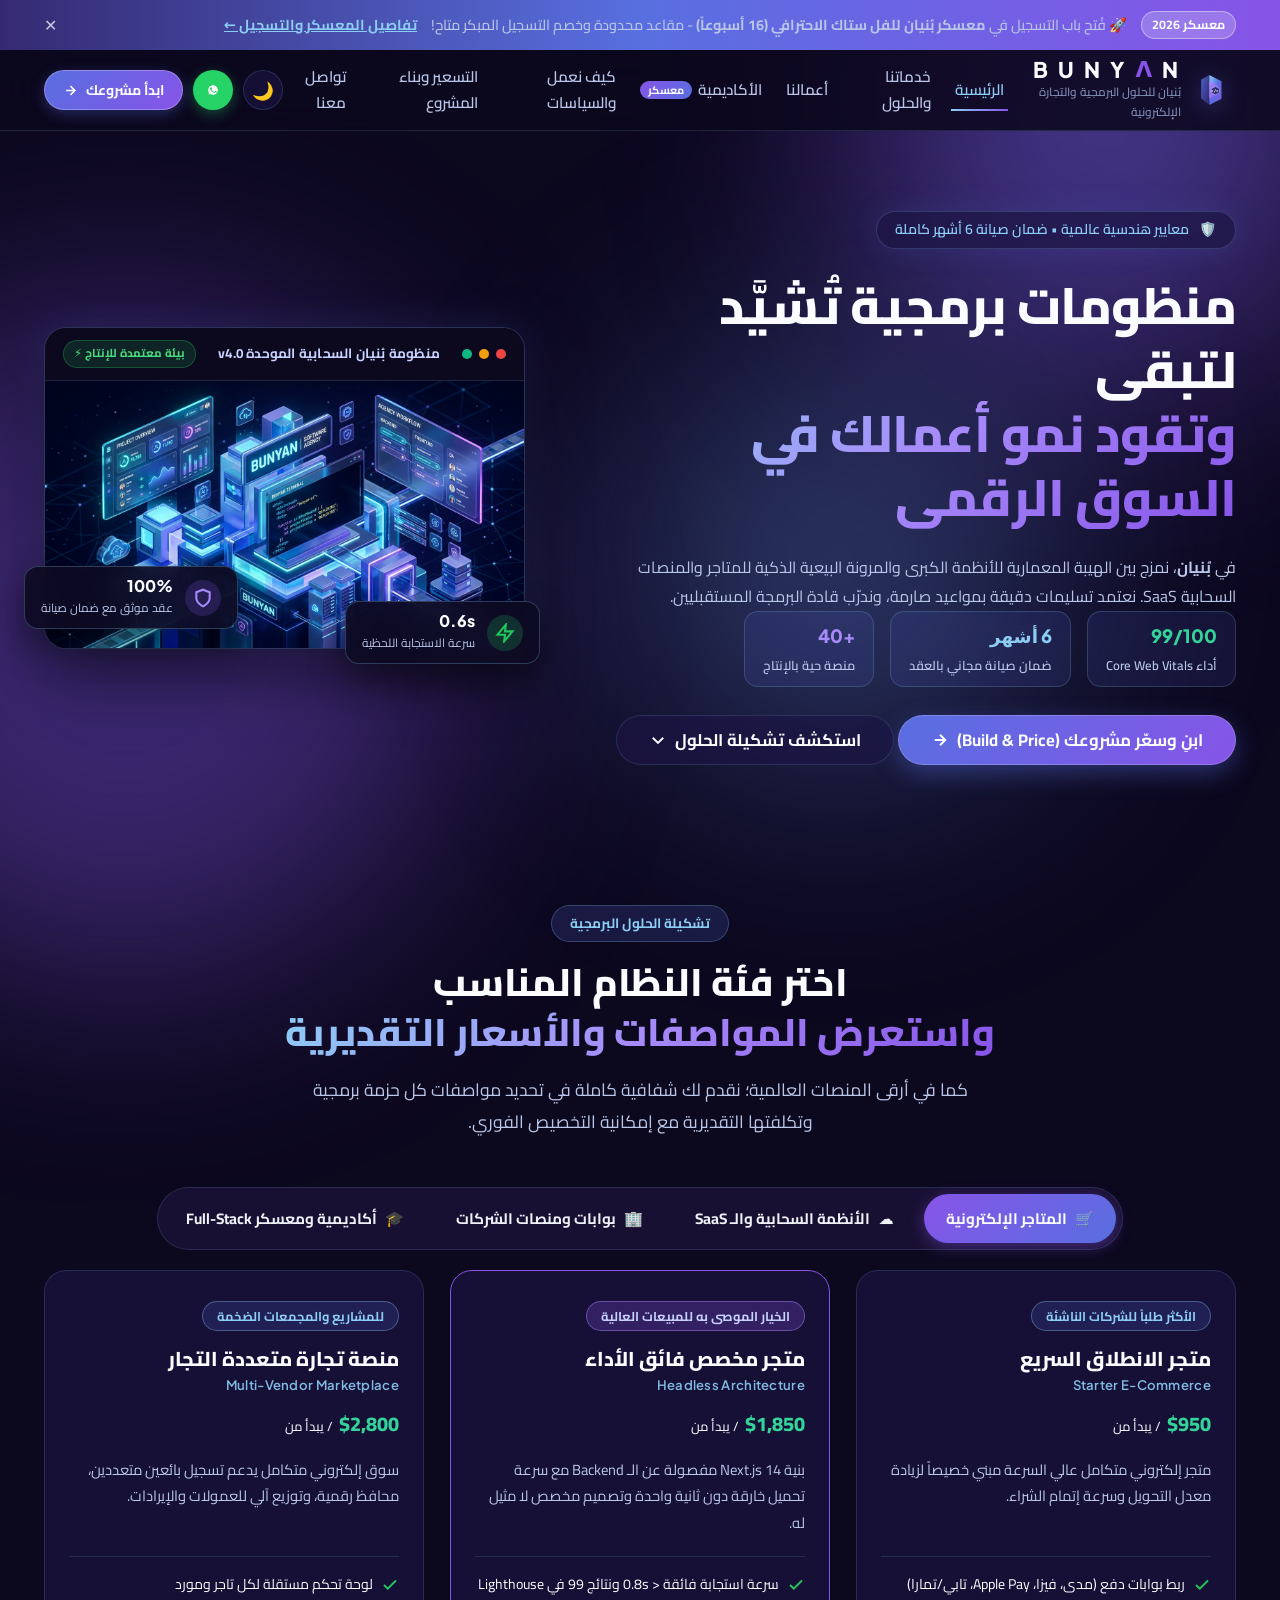
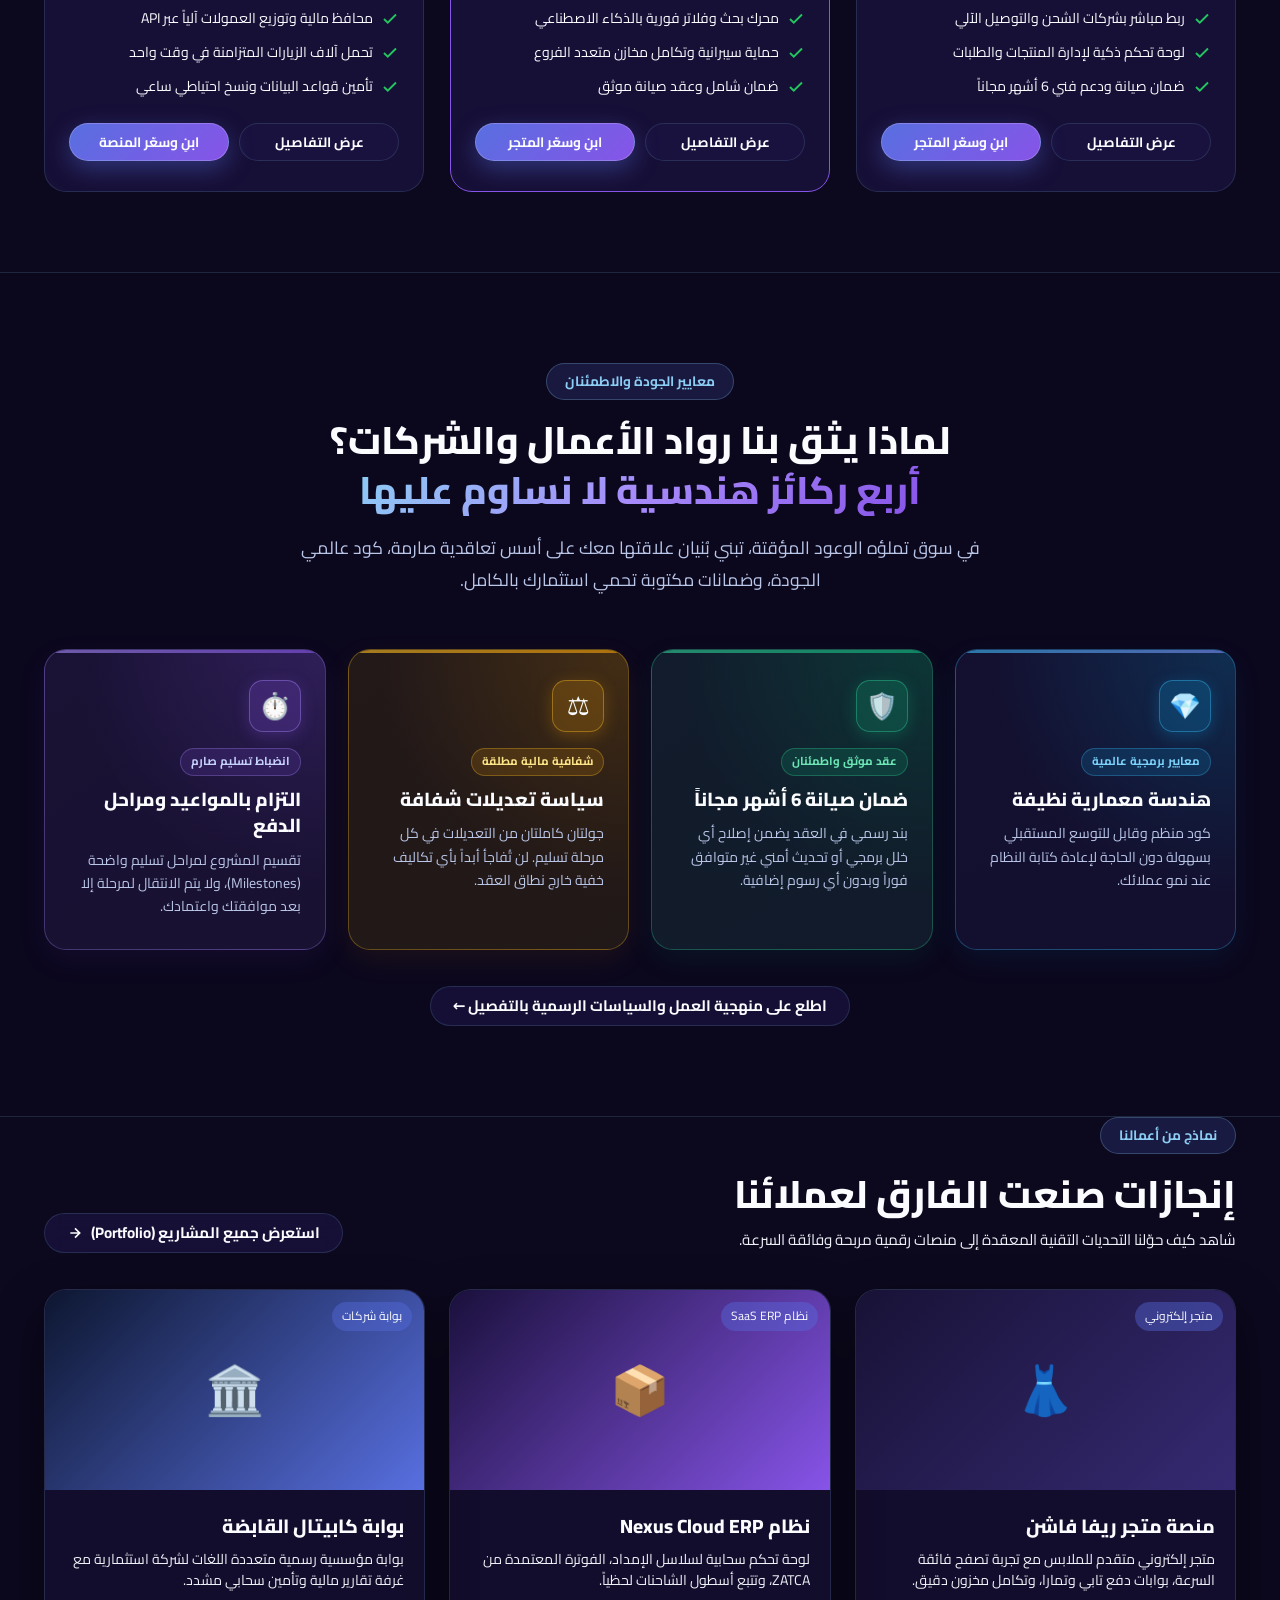
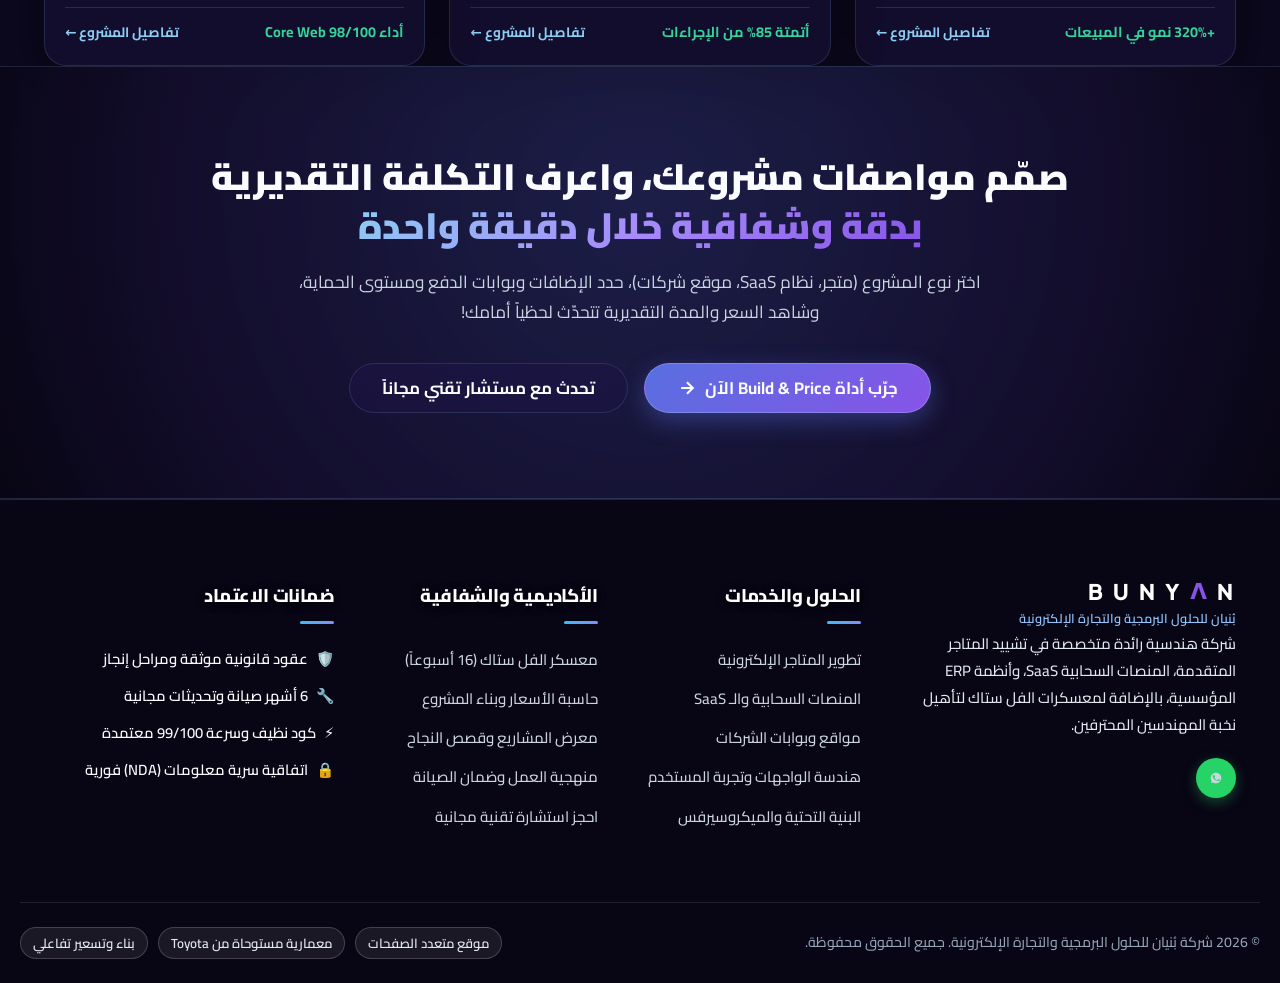
==== commit c3ce380d: "fix(banner): remove unreadable low-contrast pill badge and refine banner typography" ====
--- a/index.html
+++ b/index.html
@@ -838,24 +838,21 @@
     </section>
 
     <!-- 5. Toyota-Style "Build & Price" Interactive Tool Teaser Banner -->
-    <section class="banner-cta-section" style="padding: 80px 0; background: radial-gradient(circle at center, rgba(88, 111, 224, 0.25) 0%, rgba(53, 42, 114, 0.5) 70%, rgba(12, 8, 30, 0.9) 100%); border-top: 1px solid var(--border-glass);">
+    <section class="banner-cta-section">
       <div class="container text-center">
-        <div style="display: inline-block; padding: 6px 18px; border-radius: var(--radius-full); background: rgba(140, 205, 244, 0.15); color: #8CCDF4; font-weight: 700; font-size: 0.88rem; margin-bottom: 16px; border: 1px solid rgba(140, 205, 244, 0.3);">
-          ⚡ حاسبة بناء وتسعير المشروع التفاعلية (Build & Price)
-        </div>
-        <h2 style="font-size: 2.2rem; font-weight: 900; margin-bottom: 14px; color: var(--c-ice-white);">
+        <h2 class="banner-cta-title">
           صمّم مواصفات مشروعك، واعرف التكلفة التقديرية <br>
           <span class="text-gradient">بدقة وشفافية خلال دقيقة واحدة</span>
         </h2>
-        <p style="color: #C7D2FE; max-width: 700px; margin: 0 auto 32px; font-size: 1.05rem; line-height: 1.7;">
+        <p class="banner-cta-desc">
           اختر نوع المشروع (متجر، نظام SaaS، موقع شركات)، حدد الإضافات وبوابات الدفع ومستوى الحماية، وشاهد السعر والمدة التقديرية تتحدّث لحظياً أمامك!
         </p>
-        <div style="display: flex; gap: 16px; justify-content: center; flex-wrap: wrap;">
-          <a href="pricing.html" class="btn btn-primary btn-lg" style="font-size: 1.1rem; padding: 16px 36px;">
+        <div class="banner-cta-buttons">
+          <a href="pricing.html" class="btn btn-primary btn-lg">
             <span>جرّب أداة Build & Price الآن</span>
             <svg width="20" height="20" viewBox="0 0 24 24" fill="none" stroke="currentColor" stroke-width="2.5"><path d="M5 12h14M12 5l7 7-7 7"/></svg>
           </a>
-          <a href="contact.html" class="btn btn-secondary btn-lg" style="font-size: 1.1rem; padding: 16px 32px;">
+          <a href="contact.html" class="btn btn-secondary btn-lg">
             <span>تحدث مع مستشار تقني مجاناً</span>
           </a>
         </div>
--- a/index.css
+++ b/index.css
@@ -4520,15 +4520,67 @@
   border-bottom: 1px solid #E2E8F0 !important;
 }
 
-/* 2. Interactive CTA Banner Contrast Guard */
-.banner-cta-section h2,
+/* 2. Interactive CTA Banner (Build & Price) */
+.banner-cta-section {
+  padding: 85px 0;
+  position: relative;
+  background: radial-gradient(circle at 50% 30%, rgba(88, 111, 224, 0.22) 0%, rgba(20, 14, 45, 0.95) 65%, rgba(8, 5, 20, 0.98) 100%);
+  border-top: 1px solid var(--border-glass);
+  border-bottom: 1px solid var(--border-glass);
+  text-align: center;
+}
+
+.banner-cta-title {
+  font-size: 2.3rem;
+  font-weight: 900;
+  line-height: 1.35;
+  margin-bottom: 16px;
+  color: #FAFCFF;
+}
+
+.banner-cta-desc {
+  color: #CBD5E1;
+  max-width: 720px;
+  margin: 0 auto 36px;
+  font-size: 1.08rem;
+  line-height: 1.75;
+}
+
+.banner-cta-buttons {
+  display: flex;
+  gap: 16px;
+  justify-content: center;
+  flex-wrap: wrap;
+}
+
+body.theme-light .banner-cta-section {
+  background: linear-gradient(145deg, #F0F4FF 0%, #EEF2FF 50%, #F5F3FF 100%) !important;
+  border-top: 1px solid #C7D2FE !important;
+  border-bottom: 1px solid #C7D2FE !important;
+  box-shadow: inset 0 1px 0 #FFFFFF, 0 10px 30px rgba(79, 70, 229, 0.05);
+}
+
+body.theme-light .banner-cta-section .banner-cta-title,
 body.theme-light .banner-cta-section h2 {
-  color: #FFFFFF !important;
-}
-
-.banner-cta-section p,
+  color: #181236 !important;
+}
+
+body.theme-light .banner-cta-section .banner-cta-desc,
 body.theme-light .banner-cta-section p {
-  color: #E0E7FF !important;
+  color: #334155 !important;
+  font-weight: 500;
+}
+
+body.theme-light .banner-cta-section .btn-secondary {
+  background: #FFFFFF !important;
+  border: 1.5px solid #CBD5E1 !important;
+  color: #1E293B !important;
+}
+
+body.theme-light .banner-cta-section .btn-secondary:hover {
+  background: #F8FAFC !important;
+  border-color: #6366F1 !important;
+  color: #4338CA !important;
 }
 
 /* 3. Universal Footer Readability (Always High Contrast on Dark Background) */
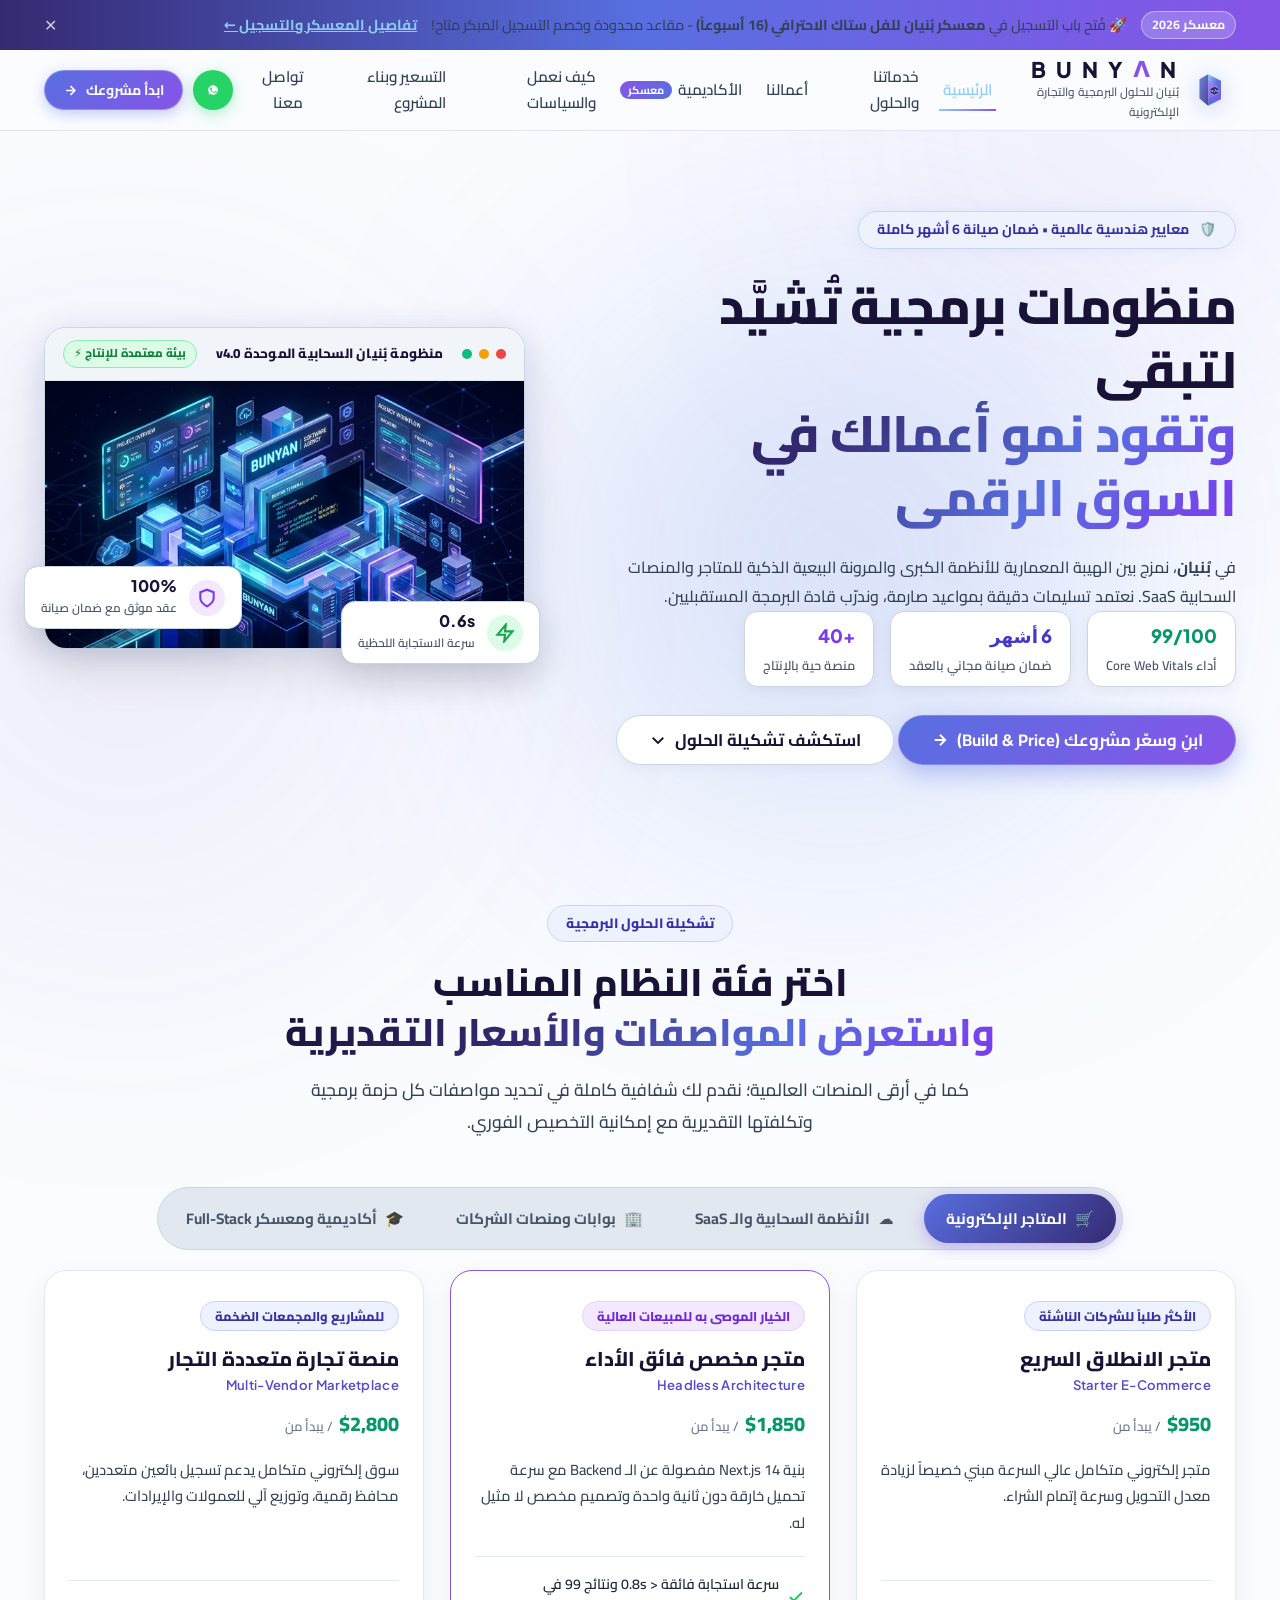
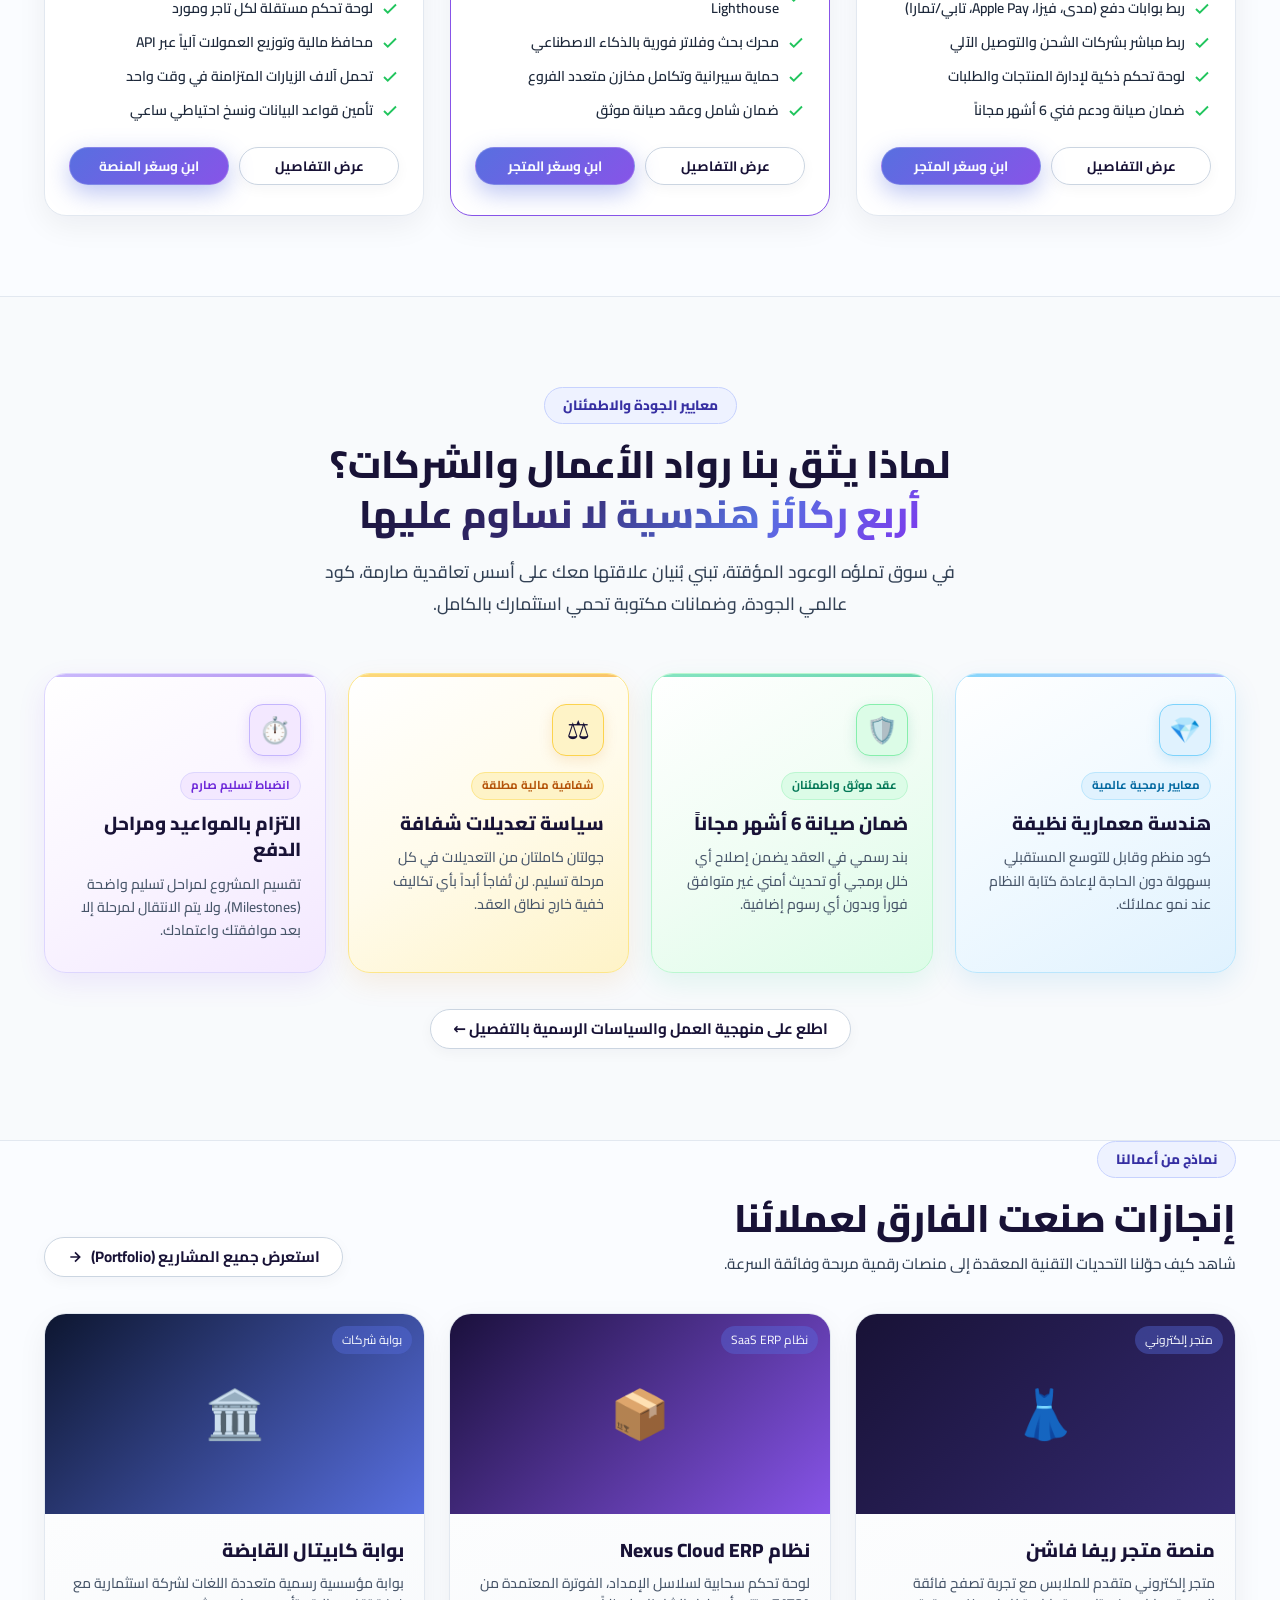
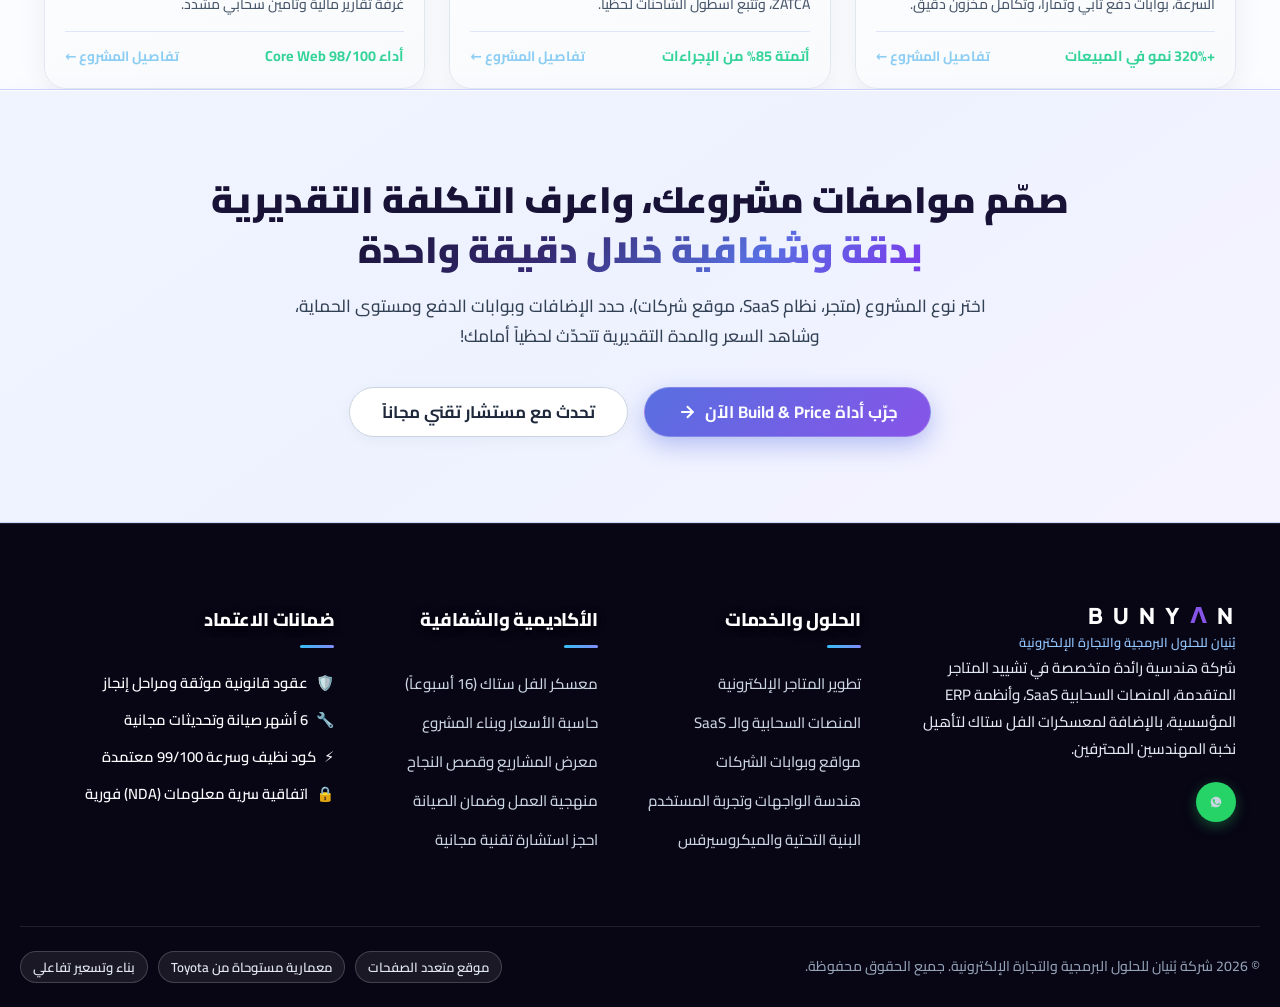
==== commit 688f2786: "feat(theme): transition site permanently to Toyota-grade clean white luxury corporate theme and remo" ====
--- a/index.html
+++ b/index.html
@@ -18,7 +18,7 @@
   <!-- Stylesheet -->
   <link rel="stylesheet" href="index.css?v=4">
 </head>
-<body class="theme-dark">
+<body class="theme-light">
   <!-- Glowing Background Orbs -->
   <div class="bg-orb orb-1"></div>
   <div class="bg-orb orb-2"></div>
@@ -84,9 +84,6 @@
 
       <!-- Header Action CTAs -->
       <div class="header-actions">
-        <button class="theme-toggle" id="themeToggle" title="تبديل المظهر الداكن/الفاتح">
-          <span class="theme-icon">🌙</span>
-        </button>
         <a href="https://wa.me/966500000000?text=%D9%85%D8%B1%D8%AD%D8%A8%D8%A7%20%D8%A8%D9%86%D9%8A%D8%A7%D9%86%D8%8C%20%D8%A3%D8%B1%D8%BA%D8%A8%20%D8%A8%D8%A7%D8%B3%D8%AA%D8%B4%D8%A7%D8%B1%D8%A9%20%D8%AD%D9%88%D9%84%20%D9%85%D8%B4%D8%B1%D9%88%D8%B9%D9%8A" target="_blank" rel="noopener" class="btn-whatsapp-icon" title="محادثة واتساب مباشرة">
           <svg viewBox="0 0 24 24" fill="currentColor" width="20" height="20"><path d="M12.031 6.172c-3.181 0-5.767 2.586-5.768 5.766-.001 1.298.38 2.27 1.019 3.287l-.582 2.128 2.182-.573c.978.58 1.911.928 3.145.929 3.178 0 5.767-2.587 5.768-5.766.001-3.187-2.575-5.77-5.764-5.771zm3.392 8.244c-.144.405-.837.774-1.17.824-.299.045-.677.063-1.092-.069-.252-.08-.575-.187-.988-.365-1.739-.751-2.874-2.502-2.961-2.617-.087-.116-.708-.94-.708-1.793s.448-1.273.607-1.446c.159-.173.346-.217.462-.217l.332.007c.106.005.249-.04.39.299.144.347.491 1.2.534 1.288.043.088.072.19.014.305-.058.115-.087.187-.173.289l-.26.302c-.087.087-.177.18-.076.353.101.173.45 1.053 1.137 1.666.883.787 1.628 1.03 1.859 1.145.231.115.367.101.504-.058.138-.159.588-.684.745-.918.157-.234.314-.195.534-.115.22.08 1.397.659 1.637.779.24.12.399.18.457.28.058.1.058.58-.086.985z"/></svg>
         </a>
--- a/index.css
+++ b/index.css
@@ -39,38 +39,22 @@
 
 /* ================= THEMES ================= */
 
-/* Dark Theme (Default - Luxurious High-Tech Indigo) */
-body.theme-dark {
-  --bg-primary: #0C081E;
-  --bg-secondary: #140E31;
-  --bg-card: rgba(28, 20, 68, 0.65);
-  --bg-card-hover: rgba(43, 31, 105, 0.75);
-  --bg-glass: rgba(19, 13, 48, 0.7);
-  --border-glass: rgba(140, 205, 244, 0.15);
-  --border-focus: #7898E8;
-  --text-primary: #FAFCFF;
-  --text-secondary: #B9C6E8;
-  --text-muted: #8392B7;
-  --accent-glow: rgba(135, 84, 232, 0.35);
-  --nav-bg: rgba(12, 8, 30, 0.85);
-  --card-shadow: 0 20px 50px rgba(0, 0, 0, 0.45);
-  --card-border-glow: 0 0 30px rgba(88, 111, 224, 0.15);
-}
-
-/* Light Theme (Clean Ice White & Soft Gray) */
+/* Clean Corporate Luxury Theme (Toyota-Grade White Default) */
+:root,
+body,
 body.theme-light {
   --bg-primary: #FAFCFF;
   --bg-secondary: #F3F6FD;
   --bg-card: #FFFFFF;
   --bg-card-hover: #F8FAFF;
-  --bg-glass: rgba(255, 255, 255, 0.85);
-  --border-glass: rgba(88, 111, 224, 0.18);
+  --bg-glass: rgba(255, 255, 255, 0.9);
+  --border-glass: rgba(88, 111, 224, 0.16);
   --border-focus: #586FE0;
   --text-primary: #181236;
   --text-secondary: #334155;
   --text-muted: #475569;
-  --accent-glow: rgba(88, 111, 224, 0.18);
-  --nav-bg: rgba(250, 252, 255, 0.95);
+  --accent-glow: rgba(88, 111, 224, 0.15);
+  --nav-bg: rgba(250, 252, 255, 0.96);
   --card-shadow: 0 16px 40px rgba(53, 42, 114, 0.08);
   --card-border-glow: 0 0 20px rgba(88, 111, 224, 0.08);
 }
@@ -132,10 +116,10 @@
 .bg-orb {
   position: fixed;
   border-radius: 50%;
-  filter: blur(120px);
+  filter: blur(140px);
   pointer-events: none;
   z-index: -1;
-  opacity: 0.55;
+  opacity: 0.08;
   transition: opacity var(--transition-smooth);
 }
 
@@ -409,24 +393,7 @@
 }
 
 .theme-toggle {
-  width: 40px;
-  height: 40px;
-  border-radius: 50%;
-  background: var(--bg-card);
-  border: 1px solid var(--border-glass);
-  color: var(--text-primary);
-  display: flex;
-  align-items: center;
-  justify-content: center;
-  font-size: 1.1rem;
-  transition: all var(--transition-fast);
-  flex-shrink: 0;
-}
-
-.theme-toggle:hover {
-  transform: scale(1.08);
-  border-color: var(--c-sky-blue);
-  box-shadow: 0 0 15px var(--accent-glow);
+  display: none !important;
 }
 
 .btn-whatsapp-icon {
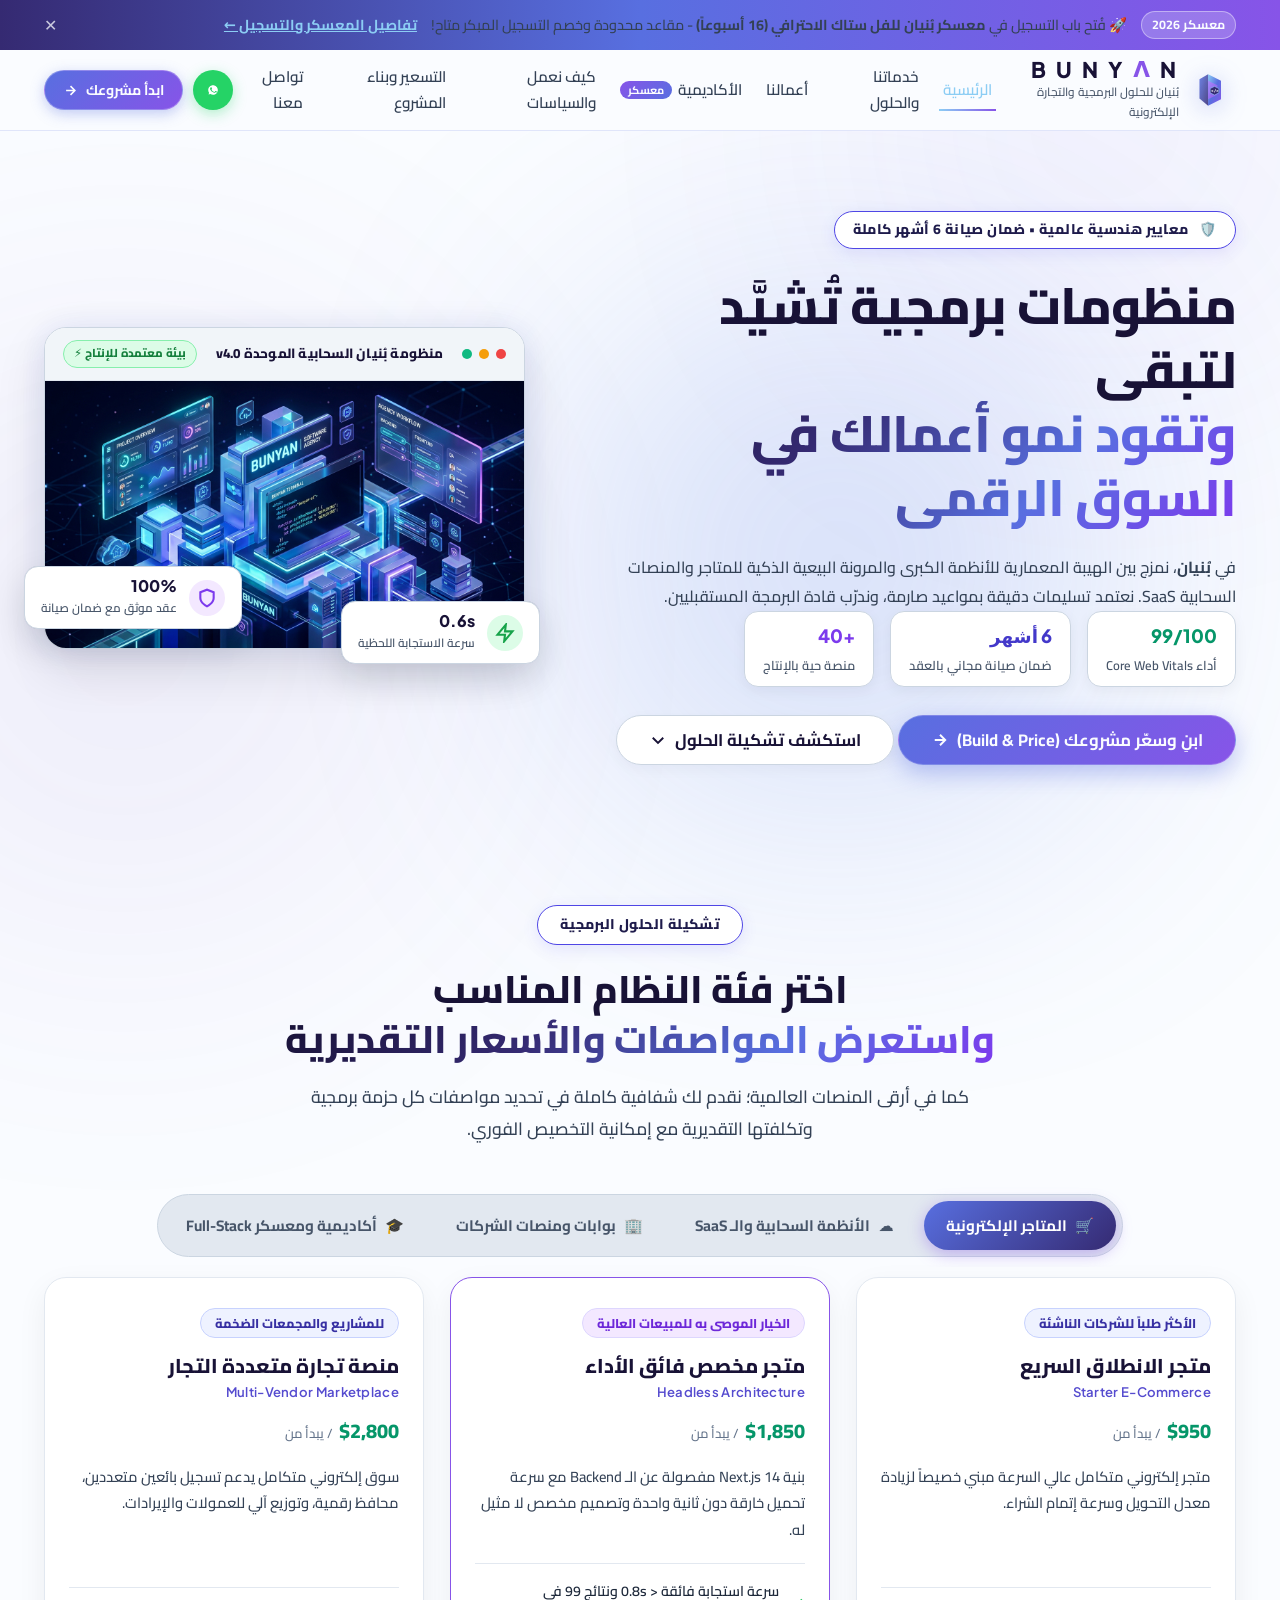
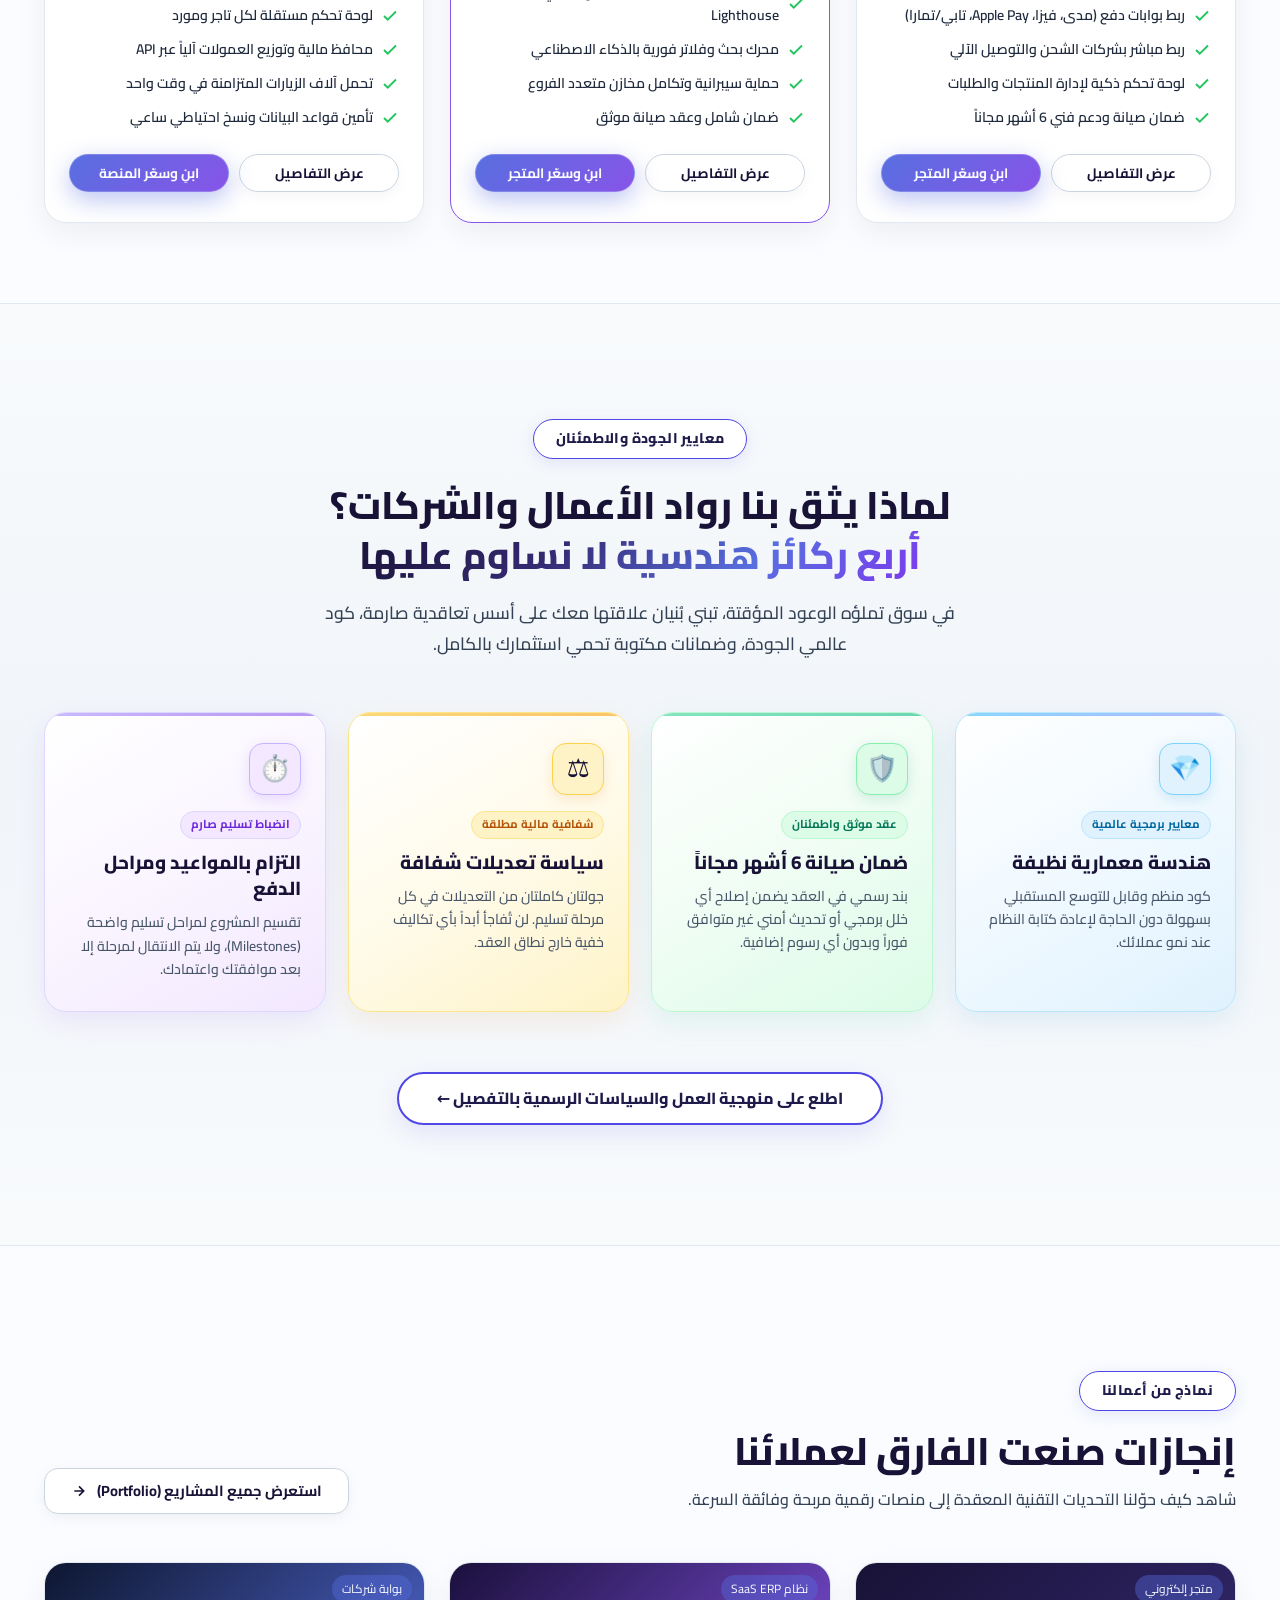
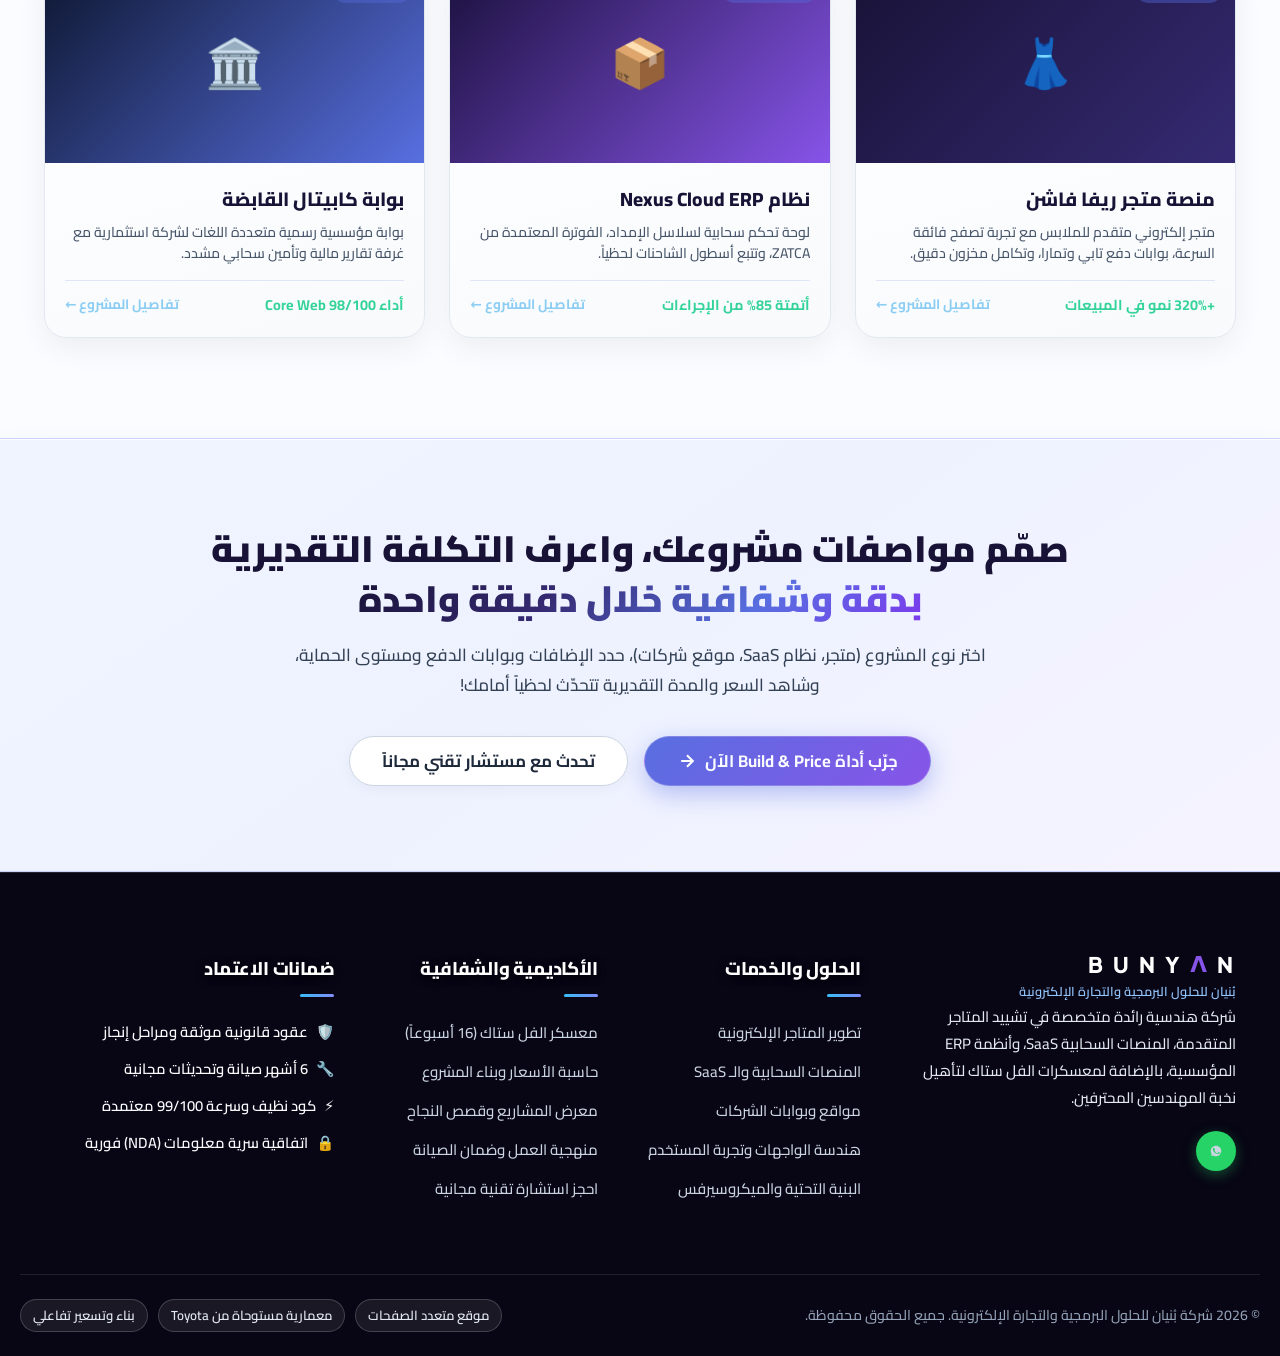
==== commit fdc98459: "fix(contrast & spacing): enhance badge contrast, relocate and expand section margins away from edges" ====
--- a/index.html
+++ b/index.html
@@ -749,8 +749,8 @@
           </div>
         </div>
 
-        <div style="text-align: center; margin-top: 36px;">
-          <a href="process.html" class="btn btn-secondary">
+        <div class="why-bunyan-action-wrapper">
+          <a href="process.html" class="btn btn-secondary why-bunyan-btn">
             <span>اطلع على منهجية العمل والسياسات الرسمية بالتفصيل ←</span>
           </a>
         </div>
@@ -758,19 +758,19 @@
     </section>
 
     <!-- 4. Featured Case Studies Strip -->
-    <section class="subpage-section">
+    <section class="subpage-section portfolio-strip-section">
       <div class="container">
-        <div style="display: flex; justify-content: space-between; align-items: flex-end; margin-bottom: 36px; flex-wrap: wrap; gap: 16px;">
-          <div>
+        <div class="portfolio-strip-header">
+          <div class="portfolio-strip-title-group">
             <span class="section-tag">نماذج من أعمالنا</span>
-            <h2 class="section-title" style="margin-bottom: 6px; text-align: right;">
+            <h2 class="section-title">
               إنجازات صنعت الفارق لعملائنا
             </h2>
-            <p style="color: var(--c-soft-gray); margin: 0; font-size: 0.95rem;">
+            <p class="section-desc portfolio-strip-desc">
               شاهد كيف حوّلنا التحديات التقنية المعقدة إلى منصات رقمية مربحة وفائقة السرعة.
             </p>
           </div>
-          <a href="portfolio.html" class="btn btn-secondary">
+          <a href="portfolio.html" class="btn btn-secondary portfolio-browse-btn">
             <span>استعرض جميع المشاريع (Portfolio)</span>
             <svg width="16" height="16" viewBox="0 0 24 24" fill="none" stroke="currentColor" stroke-width="2.5"><path d="M5 12h14M12 5l7 7-7 7"/></svg>
           </a>
--- a/index.css
+++ b/index.css
@@ -3518,24 +3518,39 @@
   font-weight: 500;
 }
 
-/* Section Tags */
-.section-tag {
-  display: inline-block;
-  padding: 6px 18px;
+/* Section Tags & Subtitles (Ultra High Contrast Luxury Badges) */
+.section-tag,
+.section-subtitle {
+  display: inline-flex;
+  align-items: center;
+  gap: 8px;
+  padding: 7px 22px;
   border-radius: var(--radius-full);
-  font-size: 0.85rem;
-  font-weight: 700;
+  font-size: 0.88rem;
+  font-weight: 800;
   background: rgba(88, 111, 224, 0.18);
   color: #8CCDF4;
   border: 1px solid rgba(140, 205, 244, 0.25);
-  margin-bottom: 16px;
-}
-
-body.theme-light .section-tag {
-  background: #EEF2FF !important;
-  color: #3730A3 !important;
-  border: 1.5px solid #C7D2FE !important;
-  font-weight: 800;
+  margin-bottom: 20px;
+  letter-spacing: 0.3px;
+  box-shadow: 0 4px 14px rgba(0, 0, 0, 0.08);
+}
+
+body.theme-light .section-tag,
+body.theme-light .section-subtitle,
+body.theme-light .hero-badge {
+  background: #FFFFFF !important;
+  color: #1E1B4B !important;
+  border: 1.5px solid #4F46E5 !important;
+  box-shadow: 0 4px 16px rgba(79, 70, 229, 0.12), inset 0 1px 0 #FFFFFF !important;
+  font-weight: 800 !important;
+  letter-spacing: 0.4px !important;
+}
+
+body.theme-light .section-tag:hover,
+body.theme-light .section-subtitle:hover {
+  border-color: #4338CA !important;
+  box-shadow: 0 6px 20px rgba(79, 70, 229, 0.18), inset 0 1px 0 #FFFFFF !important;
 }
 
 /* Hero Badge */
@@ -3543,13 +3558,6 @@
   background: rgba(28, 20, 68, 0.7);
   border: 1px solid rgba(140, 205, 244, 0.2);
   color: #8CCDF4;
-}
-
-body.theme-light .hero-badge {
-  background: #EEF2FF !important;
-  border: 1.5px solid #C7D2FE !important;
-  color: #3730A3 !important;
-  font-weight: 700;
 }
 
 /* Breadcrumbs */
@@ -4202,272 +4210,6 @@
   }
 }
 
-/* --- 4. Mobile Devices (max-width: 768px) --- */
-@media (max-width: 768px) {
-  .container {
-    padding: 0 18px;
-  }
-
-  .announcement-bar {
-    font-size: 0.82rem;
-    padding: 8px 12px;
-  }
-
-  .announcement-content {
-    gap: 8px;
-  }
-
-  /* Typography */
-  .hero-title {
-    font-size: 2.1rem !important;
-    line-height: 1.35 !important;
-  }
-
-  .page-hero-title {
-    font-size: 2rem !important;
-    line-height: 1.35 !important;
-  }
-
-  .section-title {
-    font-size: 1.75rem !important;
-  }
-
-  .hero-desc,
-  .page-hero-desc,
-  .section-desc {
-    font-size: 0.95rem !important;
-    line-height: 1.75 !important;
-  }
-
-  /* Hero Actions */
-  .hero-actions {
-    flex-direction: column !important;
-    width: 100% !important;
-    gap: 12px !important;
-  }
-
-  .hero-actions .btn {
-    width: 100% !important;
-    justify-content: center !important;
-    padding: 14px 20px !important;
-  }
-
-  .hero-trust-row {
-    display: grid !important;
-    grid-template-columns: 1fr 1fr !important;
-    gap: 12px !important;
-    width: 100% !important;
-  }
-
-  .hero-trust-row .hero-kpi-pill:last-child {
-    grid-column: span 2;
-  }
-
-  /* Hero Visual & Badges */
-  .hero-visual {
-    width: 100%;
-  }
-
-  .floating-badge {
-    position: relative !important;
-    top: auto !important;
-    bottom: auto !important;
-    left: auto !important;
-    right: auto !important;
-    animation: none !important;
-    margin-top: 14px !important;
-    width: 100% !important;
-  }
-
-  .badge-speed, .badge-client {
-    position: relative !important;
-  }
-
-  /* Lineup Category Selector */
-  .lineup-tabs-wrapper {
-    justify-content: flex-start !important;
-    overflow-x: auto !important;
-    -webkit-overflow-scrolling: touch !important;
-    padding: 8px 4px !important;
-    margin: 0 -18px 24px !important;
-    padding-right: 18px !important;
-    padding-left: 18px !important;
-    scrollbar-width: none !important;
-  }
-
-  .lineup-tabs-wrapper::-webkit-scrollbar {
-    display: none;
-  }
-
-  .lineup-tabs {
-    flex-shrink: 0 !important;
-  }
-
-  .lineup-tab-btn {
-    padding: 9px 18px !important;
-    font-size: 0.88rem !important;
-  }
-
-  .lineup-tab-content.active {
-    grid-template-columns: 1fr !important;
-    gap: 20px !important;
-  }
-
-  /* Features & Portfolio Grids */
-  .features-grid {
-    grid-template-columns: 1fr !important;
-    gap: 16px !important;
-  }
-
-  .portfolio-grid {
-    grid-template-columns: 1fr !important;
-    gap: 20px !important;
-  }
-
-  /* Forms */
-  .form-row-2col {
-    grid-template-columns: 1fr !important;
-    gap: 16px !important;
-  }
-
-  /* Footer */
-  .footer-inner {
-    grid-template-columns: 1fr !important;
-    gap: 32px !important;
-  }
-
-  .footer-bottom {
-    flex-direction: column !important;
-    text-align: center !important;
-    gap: 14px !important;
-  }
-
-  .footer-meta-tags {
-    justify-content: center !important;
-    flex-wrap: wrap !important;
-  }
-}
-
-/* --- 5. Small Phones (max-width: 480px) --- */
-@media (max-width: 480px) {
-  .container {
-    padding: 0 14px;
-  }
-
-  /* Header compacting */
-  .header-inner {
-    height: 64px;
-  }
-
-  .logo-mark {
-    width: 36px;
-    height: 36px;
-  }
-
-  .logo-title {
-    font-size: 1.15rem;
-    letter-spacing: 2px;
-  }
-
-  .logo-sub {
-    display: none !important;
-  }
-
-  .theme-toggle {
-    width: 36px;
-    height: 36px;
-    font-size: 1rem;
-  }
-
-  .btn-whatsapp-icon {
-    width: 36px;
-    height: 36px;
-  }
-
-  .header-cta-btn {
-    height: 36px !important;
-    padding: 0 12px !important;
-    font-size: 0.8rem !important;
-  }
-
-  .header-cta-btn svg {
-    display: none !important;
-  }
-
-  .mobile-menu-btn {
-    width: 28px;
-    height: 28px;
-  }
-
-  /* Hero Section */
-  .hero-section {
-    padding: 36px 0 28px;
-  }
-
-  .hero-badge {
-    font-size: 0.76rem;
-    padding: 5px 12px;
-  }
-
-  .hero-title {
-    font-size: 1.65rem !important;
-    line-height: 1.35 !important;
-    margin-bottom: 16px;
-  }
-
-  .hero-trust-row {
-    grid-template-columns: 1fr !important;
-  }
-
-  .hero-trust-row .hero-kpi-pill:last-child {
-    grid-column: auto;
-  }
-
-  /* Lineup Cards */
-  .lineup-card {
-    padding: 20px 16px;
-  }
-
-  .lineup-card-title {
-    font-size: 1.15rem !important;
-  }
-
-  .lineup-card-title .title-ar {
-    font-size: 1.15rem !important;
-  }
-
-  .lineup-actions {
-    grid-template-columns: 1fr !important;
-    gap: 8px !important;
-  }
-
-  .lineup-actions .btn {
-    width: 100% !important;
-    padding: 12px !important;
-  }
-
-  /* Page Heroes */
-  .page-hero {
-    padding: 36px 0 24px;
-    margin-bottom: 30px;
-  }
-
-  .page-hero-title {
-    font-size: 1.55rem !important;
-  }
-
-  .subpage-card,
-  .contact-card {
-    padding: 24px 16px !important;
-  }
-
-  /* Prevent any modal overflow */
-  .modal-container {
-    padding: 20px 16px;
-    max-height: 90vh;
-  }
-}
-
 /* ===================================================
    CRITICAL CONTRAST GUARDS & READABILITY ASSURANCE
    Prevents any dark-on-dark or light-on-light collisions
@@ -4475,16 +4217,116 @@
 
 /* 1. Why Bunyan Section */
 .why-bunyan-section {
-  padding: 90px 0;
+  padding: 115px 0 120px !important;
   background: rgba(12, 8, 30, 0.45);
   border-top: 1px solid var(--border-glass);
   border-bottom: 1px solid var(--border-glass);
+  position: relative;
 }
 
 body.theme-light .why-bunyan-section {
-  background: #F8FAFC !important;
+  background: linear-gradient(180deg, #F8FAFC 0%, #F1F5F9 50%, #F8FAFC 100%) !important;
   border-top: 1px solid #E2E8F0 !important;
   border-bottom: 1px solid #E2E8F0 !important;
+}
+
+.why-bunyan-section .section-header {
+  margin-top: 15px !important;
+  margin-bottom: 52px !important;
+}
+
+.why-bunyan-section .section-tag {
+  margin-bottom: 22px !important;
+}
+
+.why-bunyan-action-wrapper {
+  text-align: center;
+  margin-top: 60px !important;
+  margin-bottom: 20px !important;
+}
+
+.why-bunyan-btn,
+body.theme-light .why-bunyan-btn {
+  display: inline-flex !important;
+  align-items: center !important;
+  justify-content: center !important;
+  padding: 15px 38px !important;
+  font-size: 1rem !important;
+  font-weight: 800 !important;
+  border-radius: var(--radius-full) !important;
+  background: #FFFFFF !important;
+  color: #1E1B4B !important;
+  border: 2px solid #4F46E5 !important;
+  box-shadow: 0 8px 24px rgba(79, 70, 229, 0.12), inset 0 1px 0 #FFFFFF !important;
+  transition: all 0.3s cubic-bezier(0.16, 1, 0.3, 1) !important;
+  cursor: pointer;
+}
+
+.why-bunyan-btn:hover,
+body.theme-light .why-bunyan-btn:hover {
+  background: linear-gradient(135deg, #4338CA, #6366F1) !important;
+  color: #FFFFFF !important;
+  border-color: transparent !important;
+  transform: translateY(-3px) scale(1.02) !important;
+  box-shadow: 0 14px 34px rgba(79, 70, 229, 0.28) !important;
+}
+
+/* Subpage Common Spacing & Case Studies Strip */
+.subpage-section {
+  padding: 100px 0 !important;
+}
+
+.portfolio-strip-section {
+  padding: 110px 0 100px !important;
+  background: #FAFCFF !important;
+}
+
+.portfolio-strip-header {
+  display: flex;
+  justify-content: space-between;
+  align-items: flex-end;
+  margin-bottom: 48px;
+  flex-wrap: wrap;
+  gap: 20px;
+  padding-top: 15px;
+}
+
+.portfolio-strip-title-group .section-tag {
+  margin-bottom: 16px !important;
+}
+
+.portfolio-strip-title-group .section-title {
+  margin-bottom: 8px !important;
+  text-align: right;
+}
+
+.portfolio-strip-desc {
+  margin: 0 !important;
+  color: #475569 !important;
+  font-size: 1rem !important;
+  text-align: right;
+}
+
+.portfolio-browse-btn {
+  display: inline-flex !important;
+  align-items: center !important;
+  gap: 10px !important;
+  padding: 13px 26px !important;
+  font-size: 0.92rem !important;
+  font-weight: 700 !important;
+  border-radius: var(--radius-md) !important;
+  background: #FFFFFF !important;
+  color: #1E1B4B !important;
+  border: 1.5px solid #CBD5E1 !important;
+  box-shadow: 0 4px 14px rgba(15, 23, 42, 0.05) !important;
+  transition: all 0.3s ease !important;
+}
+
+.portfolio-browse-btn:hover {
+  background: #EEF2FF !important;
+  border-color: #6366F1 !important;
+  color: #4338CA !important;
+  transform: translateY(-2px) !important;
 }
 
 /* 2. Interactive CTA Banner (Build & Price) */
@@ -4661,4 +4503,673 @@
   border-color: transparent !important;
 }
 
-
+/* ==========================================================================
+   MOBILE & RESPONSIVE REVOLUTION (TOYOTA-GRADE ERGONOMICS & VISUAL HARMONY)
+   Engineered for maximum legibility, eye comfort, and effortless touch control
+   ========================================================================== */
+
+/* --- 4. Mobile Devices & Tablets (max-width: 768px) --- */
+@media (max-width: 768px) {
+  /* Layout Spacing */
+  .container {
+    padding: 0 16px !important;
+  }
+
+  section {
+    padding: 44px 0 !important;
+  }
+
+  .hero-section {
+    padding: 28px 0 24px !important;
+  }
+
+  .subpage-section {
+    padding: 40px 0 !important;
+  }
+
+  /* Announcement Bar */
+  .announcement-bar {
+    font-size: 0.78rem !important;
+    padding: 6px 12px !important;
+  }
+
+  .announcement-badge {
+    font-size: 0.7rem !important;
+    padding: 2px 8px !important;
+  }
+
+  /* Header */
+  .site-header {
+    height: 60px !important;
+  }
+
+  .header-inner {
+    height: 60px !important;
+  }
+
+  .logo-mark {
+    width: 32px !important;
+    height: 32px !important;
+  }
+
+  .logo-title {
+    font-size: 1.1rem !important;
+    letter-spacing: 1.5px !important;
+  }
+
+  .logo-sub {
+    display: none !important;
+  }
+
+  .btn-whatsapp-icon {
+    width: 36px !important;
+    height: 36px !important;
+  }
+
+  .btn-whatsapp-icon svg {
+    width: 18px !important;
+    height: 18px !important;
+  }
+
+  .header-cta-btn {
+    height: 34px !important;
+    padding: 0 12px !important;
+    font-size: 0.8rem !important;
+    font-weight: 700 !important;
+  }
+
+  .header-cta-btn svg {
+    width: 13px !important;
+    height: 13px !important;
+  }
+
+  .mobile-menu-btn {
+    width: 36px !important;
+    height: 36px !important;
+  }
+
+  /* Primary Fluid Typography - Highly Comfortable for Arabic */
+  .hero-title {
+    font-size: clamp(1.45rem, 5.2vw, 1.8rem) !important;
+    line-height: 1.42 !important;
+    letter-spacing: -0.2px !important;
+    margin-bottom: 14px !important;
+  }
+
+  .page-hero-title {
+    font-size: clamp(1.35rem, 4.8vw, 1.65rem) !important;
+    line-height: 1.4 !important;
+    margin-bottom: 12px !important;
+  }
+
+  .section-title {
+    font-size: clamp(1.25rem, 4.2vw, 1.5rem) !important;
+    line-height: 1.42 !important;
+    margin-bottom: 10px !important;
+  }
+
+  .section-tag,
+  .hero-badge,
+  .section-subtitle {
+    font-size: 0.78rem !important;
+    padding: 4px 12px !important;
+    margin-bottom: 12px !important;
+  }
+
+  /* Body Paragraphs - Optimum Eye Comfort */
+  p,
+  .hero-desc,
+  .page-hero-desc,
+  .section-desc,
+  .lineup-card-desc,
+  .banner-cta-desc {
+    font-size: 0.92rem !important;
+    line-height: 1.75 !important;
+    color: #475569 !important;
+  }
+
+  .hero-desc {
+    margin-bottom: 20px !important;
+  }
+
+  /* Buttons & Touch Targets */
+  .hero-actions {
+    flex-direction: column !important;
+    width: 100% !important;
+    gap: 10px !important;
+    margin-bottom: 22px !important;
+  }
+
+  .hero-actions .btn {
+    width: 100% !important;
+    justify-content: center !important;
+    padding: 13px 20px !important;
+    font-size: 0.95rem !important;
+    border-radius: var(--radius-md) !important;
+  }
+
+  /* Trust Indicators (KPIs) - Sleek 3-Column Compact Grid */
+  .hero-trust-row {
+    display: grid !important;
+    grid-template-columns: repeat(3, 1fr) !important;
+    gap: 8px !important;
+    width: 100% !important;
+    margin-top: 0 !important;
+  }
+
+  .hero-kpi-pill {
+    padding: 8px 4px !important;
+    text-align: center !important;
+    border-radius: 12px !important;
+  }
+
+  .kpi-val {
+    font-size: 1.05rem !important;
+    font-weight: 800 !important;
+    margin-bottom: 2px !important;
+  }
+
+  .kpi-lbl {
+    font-size: 0.72rem !important;
+    line-height: 1.3 !important;
+  }
+
+  /* Hero Visual & Badges */
+  .hero-visual {
+    margin-top: 8px !important;
+    display: flex !important;
+    flex-direction: column !important;
+    gap: 8px !important;
+  }
+
+  .floating-badge {
+    position: static !important;
+    animation: none !important;
+    width: 100% !important;
+    margin: 0 !important;
+    padding: 10px 14px !important;
+    border-radius: 12px !important;
+    font-size: 0.82rem !important;
+    box-shadow: 0 4px 14px rgba(15, 23, 42, 0.06) !important;
+  }
+
+  .badge-speed, .badge-client {
+    position: static !important;
+  }
+
+  /* Lineup Section (Toyota-Grade Category Selector) */
+  .lineup-tabs-wrapper {
+    overflow-x: auto !important;
+    -webkit-overflow-scrolling: touch !important;
+    padding: 4px 0 12px !important;
+    margin: 0 -16px 20px !important;
+    padding-right: 16px !important;
+    padding-left: 16px !important;
+    scrollbar-width: none !important;
+  }
+
+  .lineup-tabs-wrapper::-webkit-scrollbar {
+    display: none;
+  }
+
+  .lineup-tab-btn {
+    padding: 8px 16px !important;
+    font-size: 0.85rem !important;
+    white-space: nowrap !important;
+  }
+
+  .lineup-tab-content.active {
+    grid-template-columns: 1fr !important;
+    gap: 16px !important;
+  }
+
+  .lineup-card {
+    padding: 16px 14px !important;
+    border-radius: 18px !important;
+  }
+
+  .lineup-img-wrap {
+    height: 155px !important;
+    border-radius: 12px !important;
+    margin-bottom: 14px !important;
+  }
+
+  .lineup-card-title {
+    font-size: 1.12rem !important;
+    margin-bottom: 6px !important;
+  }
+
+  .lineup-card-title .title-en {
+    font-size: 0.75rem !important;
+  }
+
+  .lineup-price-box {
+    padding: 10px 12px !important;
+    margin-bottom: 14px !important;
+    border-radius: 10px !important;
+  }
+
+  .price-value {
+    font-size: 1.35rem !important;
+  }
+
+  .lineup-specs {
+    gap: 7px !important;
+    margin-bottom: 16px !important;
+    padding-top: 12px !important;
+  }
+
+  .lineup-specs li {
+    font-size: 0.82rem !important;
+  }
+
+  .lineup-actions {
+    display: grid !important;
+    grid-template-columns: 1fr 1fr !important;
+    gap: 8px !important;
+  }
+
+  .lineup-actions .btn {
+    padding: 11px 8px !important;
+    font-size: 0.84rem !important;
+    border-radius: 10px !important;
+  }
+
+  /* Why Bunyan Section */
+  .why-bunyan-section {
+    padding: 60px 0 65px !important;
+  }
+
+  .why-bunyan-section .section-header {
+    margin-top: 10px !important;
+    margin-bottom: 30px !important;
+  }
+
+  .why-bunyan-action-wrapper {
+    margin-top: 36px !important;
+    margin-bottom: 15px !important;
+  }
+
+  .why-bunyan-btn {
+    width: 100% !important;
+    padding: 13px 20px !important;
+    font-size: 0.92rem !important;
+    text-align: center !important;
+  }
+
+  .portfolio-strip-section {
+    padding: 56px 0 !important;
+  }
+
+  .portfolio-strip-header {
+    flex-direction: column !important;
+    align-items: flex-start !important;
+    gap: 16px !important;
+    margin-bottom: 28px !important;
+  }
+
+  .portfolio-browse-btn {
+    width: 100% !important;
+    justify-content: center !important;
+  }
+
+  .features-grid {
+    grid-template-columns: 1fr !important;
+    gap: 14px !important;
+    margin-top: 20px !important;
+  }
+
+  .feature-card {
+    padding: 18px 16px !important;
+    border-radius: 16px !important;
+  }
+
+  .feature-icon-box {
+    width: 44px !important;
+    height: 44px !important;
+    font-size: 1.3rem !important;
+    border-radius: 12px !important;
+    margin-bottom: 12px !important;
+  }
+
+  .feature-card-title {
+    font-size: 1.08rem !important;
+    margin-bottom: 6px !important;
+  }
+
+  .feature-card-desc {
+    font-size: 0.88rem !important;
+    line-height: 1.65 !important;
+  }
+
+  /* Interactive Banner CTA */
+  .banner-cta-section {
+    padding: 44px 0 !important;
+  }
+
+  .banner-cta-title {
+    font-size: clamp(1.25rem, 4.5vw, 1.55rem) !important;
+    line-height: 1.4 !important;
+    margin-bottom: 12px !important;
+  }
+
+  .banner-cta-desc {
+    font-size: 0.88rem !important;
+    line-height: 1.7 !important;
+    margin-bottom: 20px !important;
+    padding: 0 4px !important;
+  }
+
+  .banner-cta-buttons {
+    flex-direction: column !important;
+    gap: 10px !important;
+    width: 100% !important;
+  }
+
+  .banner-cta-buttons .btn {
+    width: 100% !important;
+    padding: 13px 20px !important;
+    font-size: 0.95rem !important;
+    justify-content: center !important;
+    border-radius: var(--radius-md) !important;
+  }
+
+  /* Footer */
+  .site-footer {
+    padding: 44px 0 20px !important;
+  }
+
+  .footer-grid,
+  .footer-inner {
+    grid-template-columns: 1fr !important;
+    gap: 26px !important;
+    padding-bottom: 28px !important;
+  }
+
+  .site-footer h4,
+  .site-footer .footer-heading,
+  .site-footer .footer-col-title {
+    font-size: 1.05rem !important;
+    margin-bottom: 14px !important;
+    padding-bottom: 8px !important;
+  }
+
+  .site-footer p,
+  .site-footer .footer-desc,
+  .site-footer .footer-tagline,
+  .site-footer .policy-note {
+    font-size: 0.88rem !important;
+    line-height: 1.7 !important;
+    margin-bottom: 14px !important;
+  }
+
+  .site-footer .footer-links li,
+  .site-footer .footer-policy-links li {
+    margin-bottom: 9px !important;
+  }
+
+  .site-footer .footer-links a,
+  .site-footer .footer-policy-links a {
+    font-size: 0.88rem !important;
+  }
+
+  .site-footer .footer-guarantees-list {
+    gap: 9px !important;
+  }
+
+  .site-footer .footer-guarantees-list div {
+    font-size: 0.86rem !important;
+  }
+
+  .site-footer .footer-bottom {
+    flex-direction: column !important;
+    text-align: center !important;
+    gap: 12px !important;
+    padding: 16px 0 !important;
+  }
+
+  .site-footer .copyright {
+    font-size: 0.8rem !important;
+  }
+
+  .site-footer .footer-meta-tags {
+    justify-content: center !important;
+    gap: 6px !important;
+  }
+
+  .site-footer .footer-meta-tags span {
+    font-size: 0.72rem !important;
+    padding: 3px 8px !important;
+  }
+
+  /* Subpages Common Components */
+  .page-hero {
+    padding: 26px 0 18px !important;
+    margin-bottom: 20px !important;
+  }
+
+  .breadcrumbs {
+    font-size: 0.8rem !important;
+    margin-bottom: 12px !important;
+  }
+
+  /* Portfolio Page Mobile */
+  .portfolio-filters {
+    display: flex !important;
+    overflow-x: auto !important;
+    white-space: nowrap !important;
+    -webkit-overflow-scrolling: touch !important;
+    gap: 8px !important;
+    padding: 4px 0 10px !important;
+    margin: 0 -16px 18px !important;
+    padding-right: 16px !important;
+    padding-left: 16px !important;
+    scrollbar-width: none !important;
+  }
+
+  .portfolio-filters::-webkit-scrollbar {
+    display: none;
+  }
+
+  .filter-btn {
+    padding: 8px 16px !important;
+    font-size: 0.84rem !important;
+    white-space: nowrap !important;
+    flex-shrink: 0 !important;
+  }
+
+  .projects-grid {
+    grid-template-columns: 1fr !important;
+    gap: 18px !important;
+  }
+
+  .project-card {
+    border-radius: 18px !important;
+  }
+
+  .project-img-wrap {
+    height: 180px !important;
+  }
+
+  .project-body {
+    padding: 16px 14px !important;
+  }
+
+  .project-title {
+    font-size: 1.1rem !important;
+    margin-bottom: 8px !important;
+  }
+
+  .project-desc {
+    font-size: 0.88rem !important;
+    line-height: 1.6 !important;
+    margin-bottom: 14px !important;
+  }
+
+  .project-meta {
+    gap: 6px !important;
+    margin-bottom: 10px !important;
+  }
+
+  .tech-tag {
+    font-size: 0.72rem !important;
+    padding: 2px 8px !important;
+  }
+
+  .project-stat-pill {
+    font-size: 0.78rem !important;
+    padding-top: 10px !important;
+    flex-direction: column !important;
+    align-items: flex-start !important;
+    gap: 4px !important;
+  }
+
+  /* Pricing Page Mobile */
+  .pricing-grid {
+    grid-template-columns: 1fr !important;
+    gap: 18px !important;
+  }
+
+  .pricing-card {
+    padding: 20px 16px !important;
+    border-radius: 18px !important;
+  }
+
+  .plan-name {
+    font-size: 1.15rem !important;
+  }
+
+  .price-box {
+    margin: 12px 0 !important;
+    padding: 12px 14px !important;
+  }
+
+  .price-current .amount {
+    font-size: 1.8rem !important;
+  }
+
+  .plan-features li {
+    font-size: 0.84rem !important;
+    margin-bottom: 8px !important;
+  }
+
+  .calculator-box {
+    padding: 20px 14px !important;
+    border-radius: 18px !important;
+  }
+
+  .calc-header h2 {
+    font-size: 1.3rem !important;
+  }
+
+  .calc-field label {
+    font-size: 0.9rem !important;
+  }
+
+  .calc-select {
+    padding: 11px 12px !important;
+    font-size: 0.88rem !important;
+  }
+
+  .calc-check-label {
+    padding: 10px 12px !important;
+    font-size: 0.84rem !important;
+  }
+
+  .calc-result-box {
+    padding: 16px 14px !important;
+  }
+
+  .calc-total-price {
+    font-size: 1.8rem !important;
+  }
+
+  .enterprise-banner {
+    padding: 20px 16px !important;
+    border-radius: 16px !important;
+    flex-direction: column !important;
+    text-align: center !important;
+    gap: 14px !important;
+  }
+
+  /* Modals on Mobile */
+  .modal-card {
+    padding: 22px 16px !important;
+    width: 94vw !important;
+    max-height: 88vh !important;
+    border-radius: 20px !important;
+  }
+
+  .modal-close {
+    top: 12px !important;
+    left: 12px !important;
+    width: 32px !important;
+    height: 32px !important;
+  }
+
+  .modal-title {
+    font-size: 1.25rem !important;
+  }
+
+  /* Floating WhatsApp on Mobile */
+  .floating-whatsapp {
+    bottom: 20px !important;
+    left: 20px !important;
+    width: 50px !important;
+    height: 50px !important;
+  }
+
+  .floating-whatsapp svg {
+    width: 26px !important;
+    height: 26px !important;
+  }
+
+  .whatsapp-tooltip {
+    display: none !important;
+  }
+}
+
+/* --- 5. Small Compact Phones (max-width: 420px) --- */
+@media (max-width: 420px) {
+  .container {
+    padding: 0 12px !important;
+  }
+
+  .logo-title {
+    font-size: 0.98rem !important;
+    letter-spacing: 1px !important;
+  }
+
+  .header-cta-btn {
+    padding: 0 10px !important;
+    font-size: 0.76rem !important;
+  }
+
+  .hero-trust-row {
+    grid-template-columns: repeat(3, 1fr) !important;
+    gap: 5px !important;
+  }
+
+  .hero-kpi-pill {
+    padding: 6px 3px !important;
+  }
+
+  .kpi-val {
+    font-size: 0.95rem !important;
+  }
+
+  .kpi-lbl {
+    font-size: 0.68rem !important;
+  }
+
+  .lineup-actions {
+    grid-template-columns: 1fr !important;
+    gap: 6px !important;
+  }
+
+  .lineup-actions .btn {
+    width: 100% !important;
+  }
+}
+
+
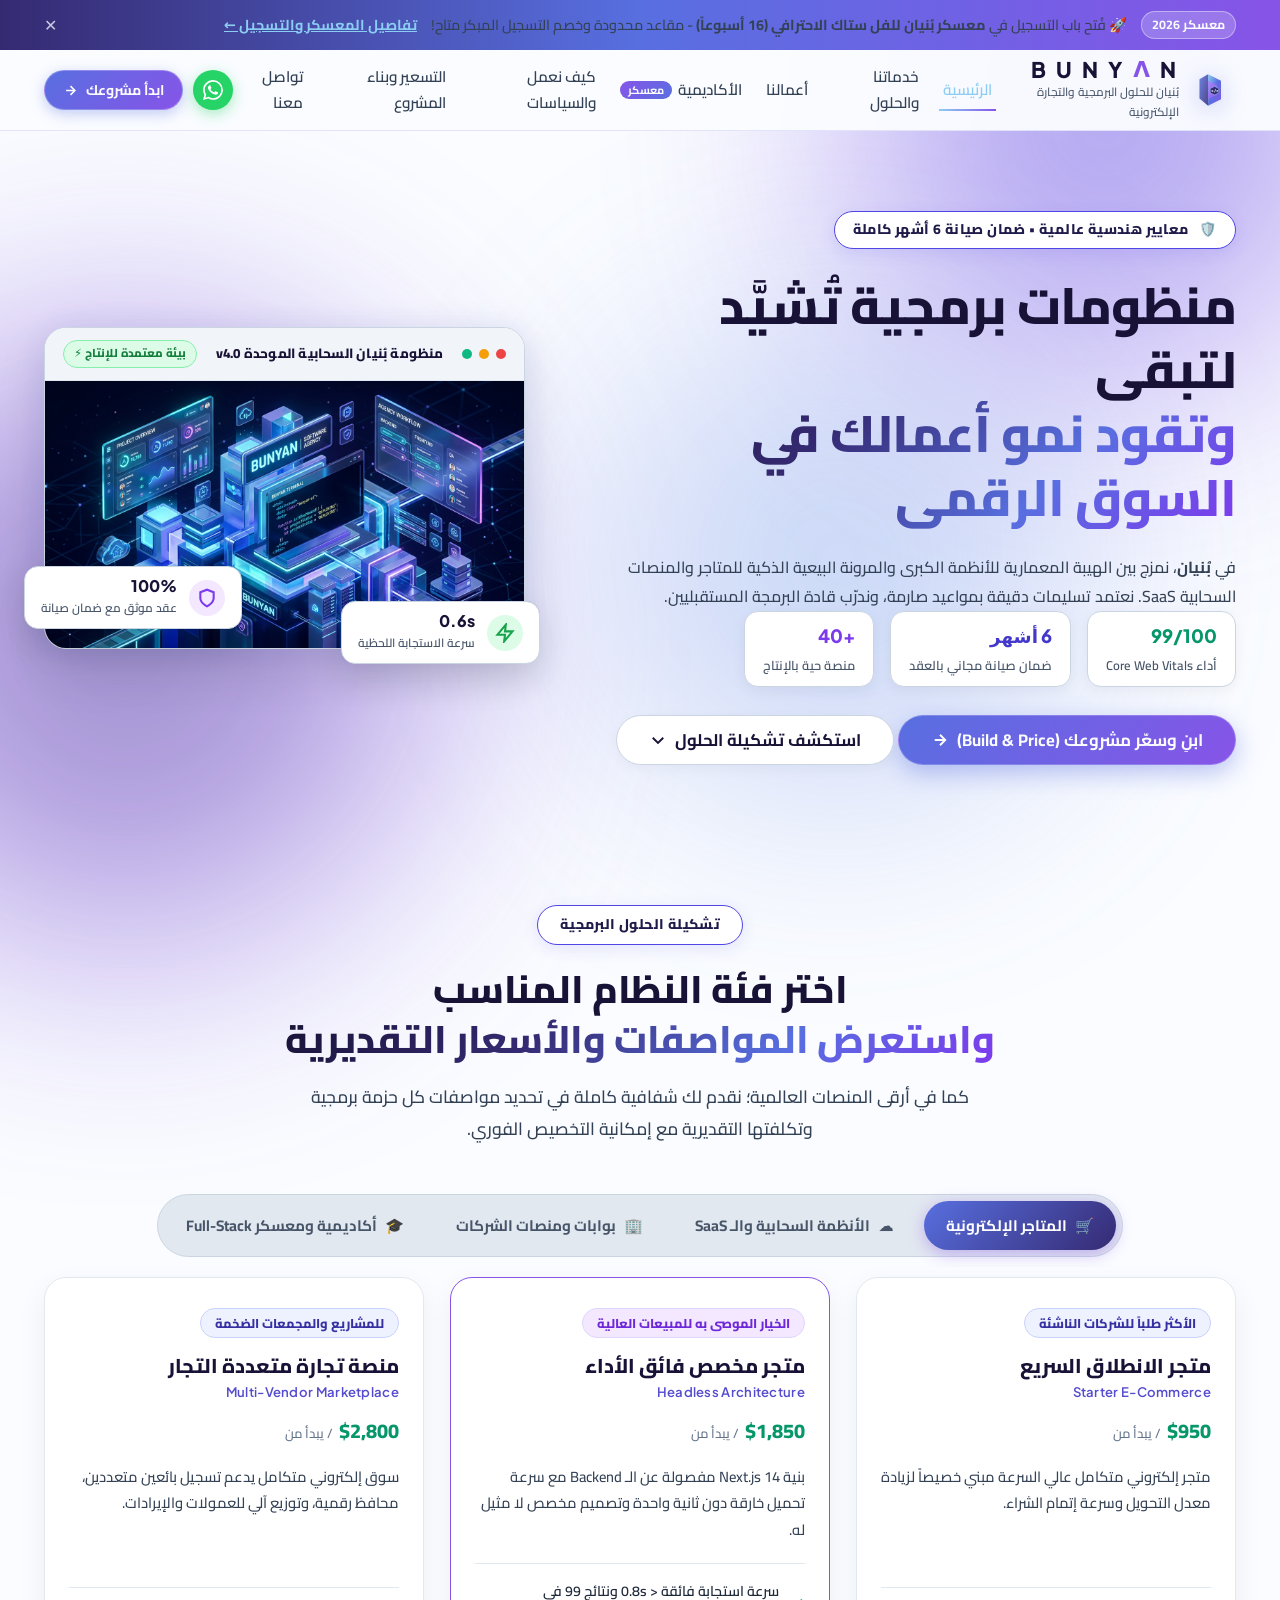
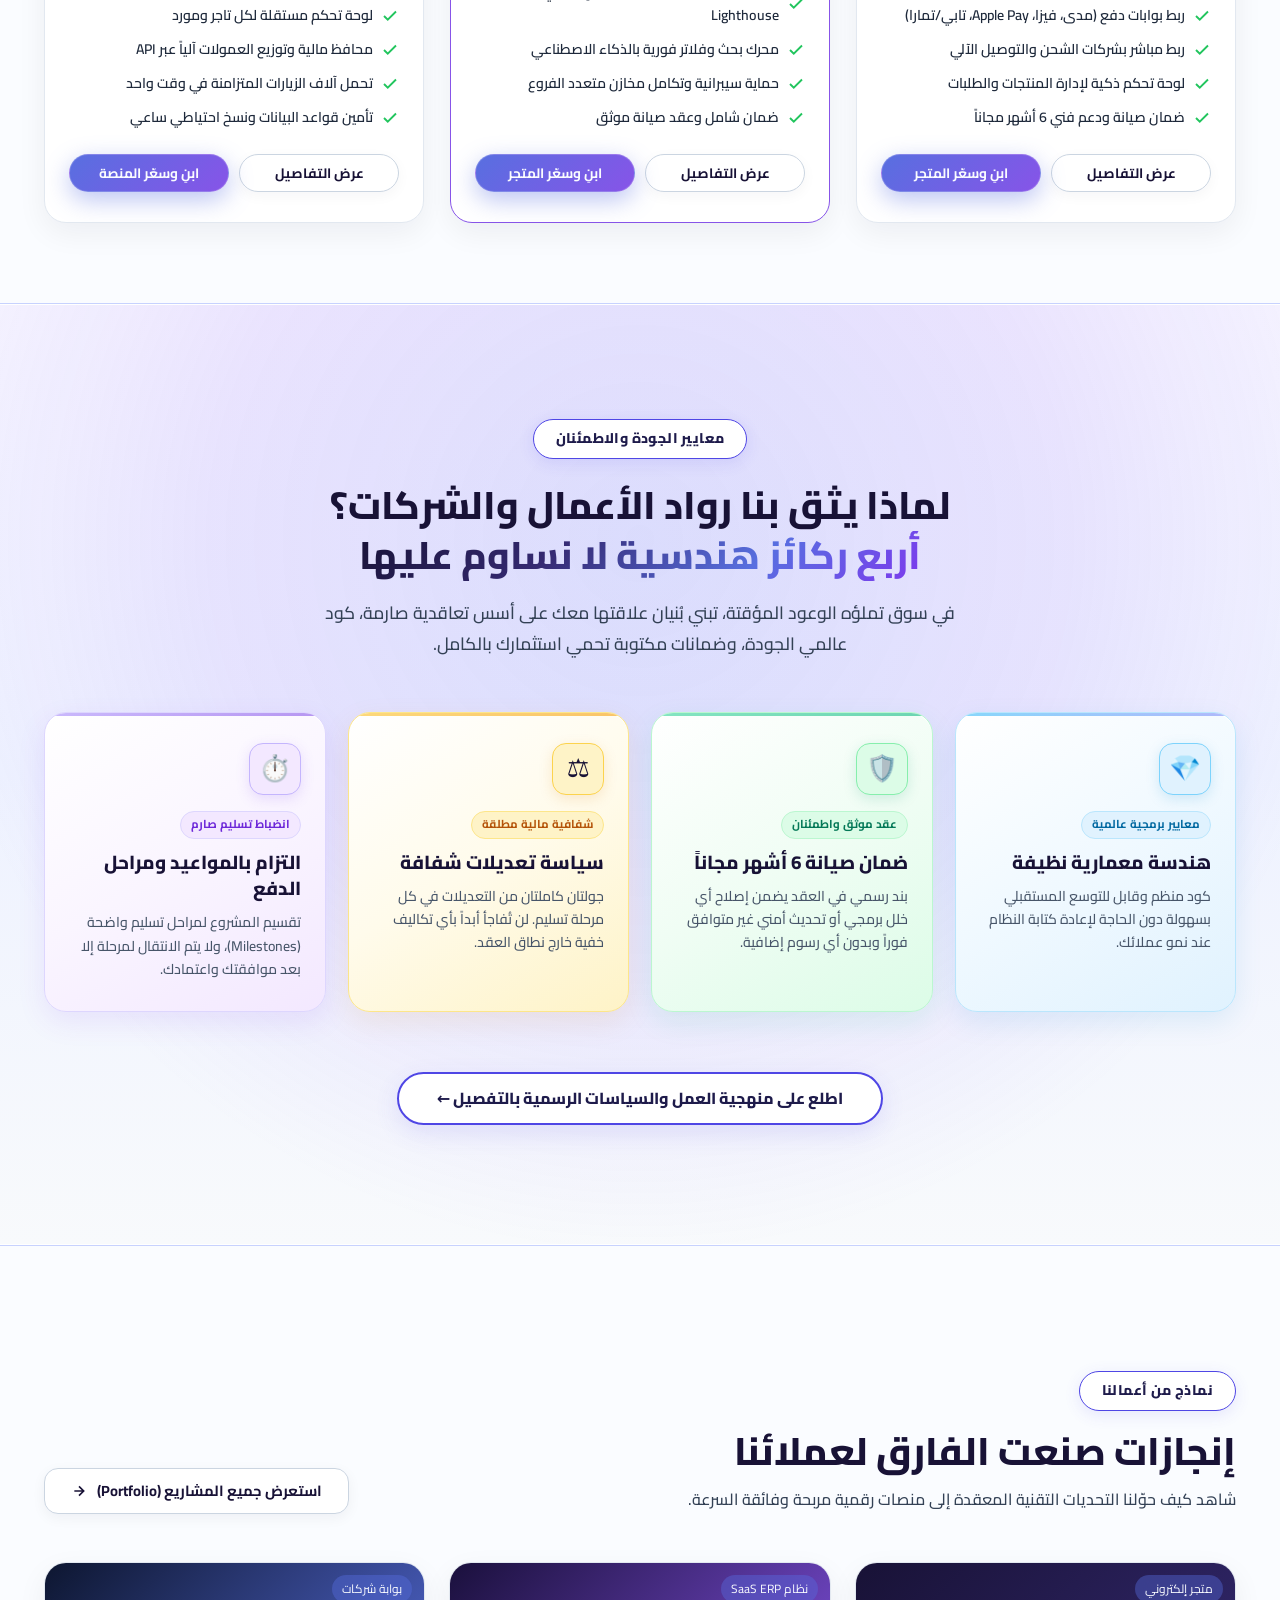
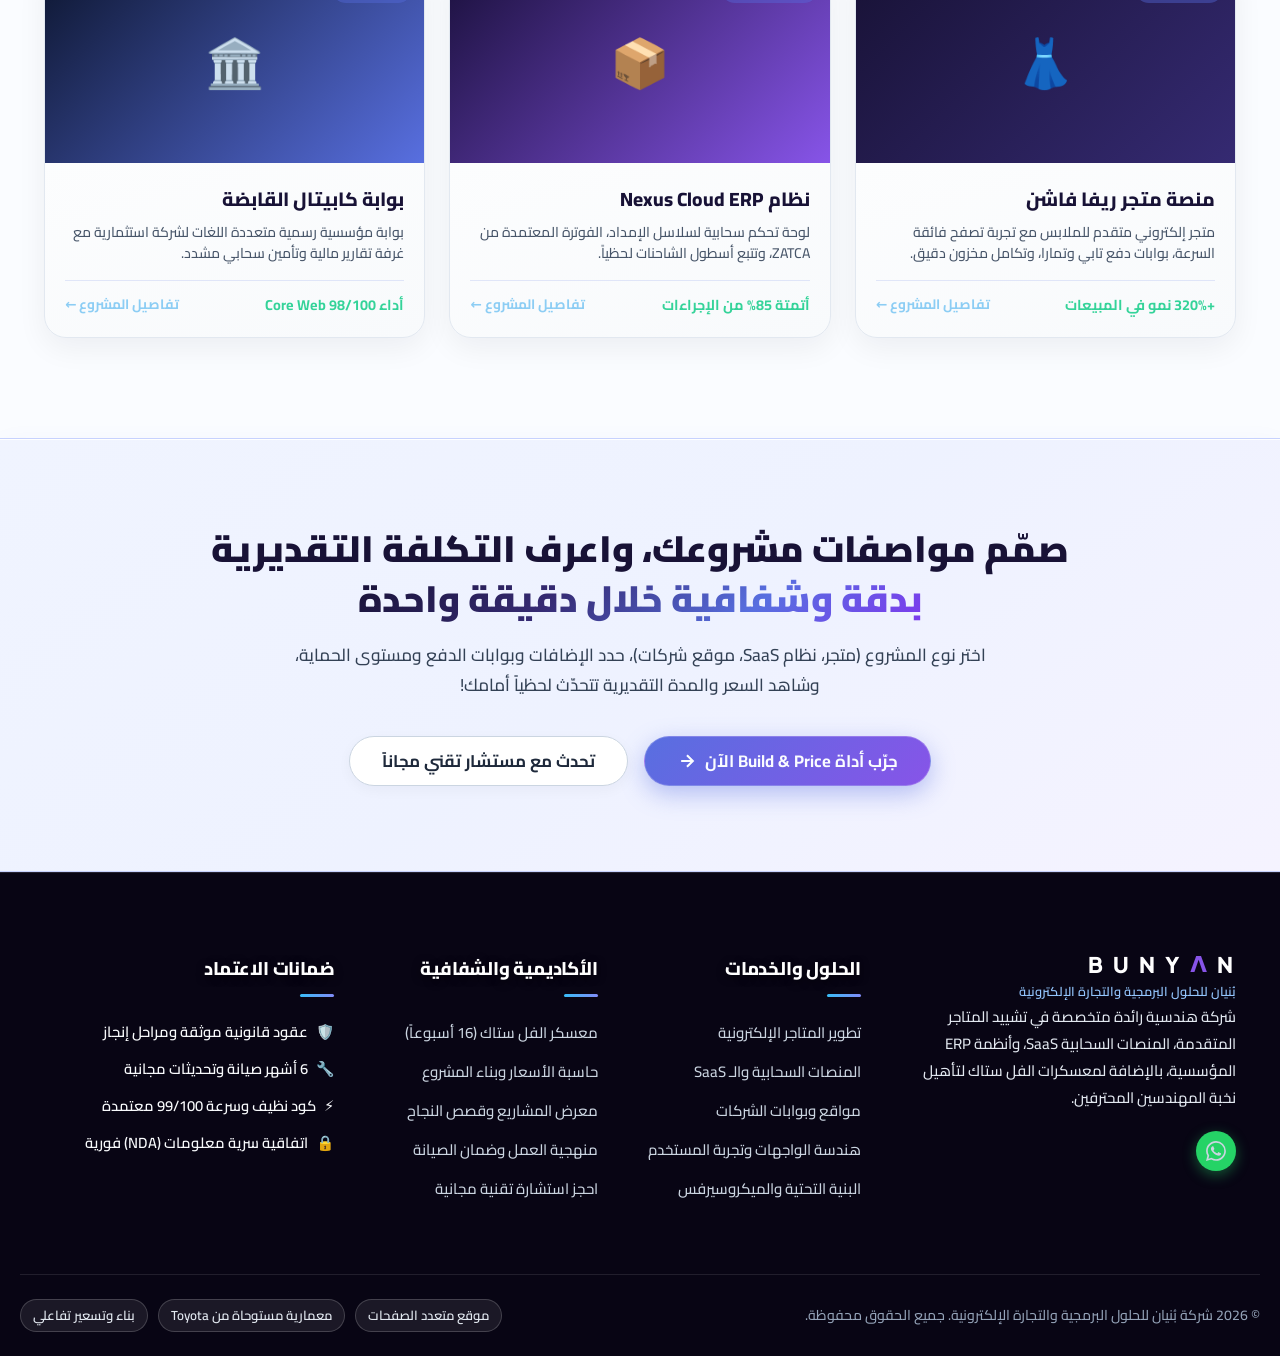
==== commit c28579a9: "style(whatsapp): upgrade to official crisp vector WhatsApp icon with luxury elevation across all pag" ====
--- a/index.html
+++ b/index.html
@@ -85,7 +85,7 @@
       <!-- Header Action CTAs -->
       <div class="header-actions">
         <a href="https://wa.me/966500000000?text=%D9%85%D8%B1%D8%AD%D8%A8%D8%A7%20%D8%A8%D9%86%D9%8A%D8%A7%D9%86%D8%8C%20%D8%A3%D8%B1%D8%BA%D8%A8%20%D8%A8%D8%A7%D8%B3%D8%AA%D8%B4%D8%A7%D8%B1%D8%A9%20%D8%AD%D9%88%D9%84%20%D9%85%D8%B4%D8%B1%D9%88%D8%B9%D9%8A" target="_blank" rel="noopener" class="btn-whatsapp-icon" title="محادثة واتساب مباشرة">
-          <svg viewBox="0 0 24 24" fill="currentColor" width="20" height="20"><path d="M12.031 6.172c-3.181 0-5.767 2.586-5.768 5.766-.001 1.298.38 2.27 1.019 3.287l-.582 2.128 2.182-.573c.978.58 1.911.928 3.145.929 3.178 0 5.767-2.587 5.768-5.766.001-3.187-2.575-5.77-5.764-5.771zm3.392 8.244c-.144.405-.837.774-1.17.824-.299.045-.677.063-1.092-.069-.252-.08-.575-.187-.988-.365-1.739-.751-2.874-2.502-2.961-2.617-.087-.116-.708-.94-.708-1.793s.448-1.273.607-1.446c.159-.173.346-.217.462-.217l.332.007c.106.005.249-.04.39.299.144.347.491 1.2.534 1.288.043.088.072.19.014.305-.058.115-.087.187-.173.289l-.26.302c-.087.087-.177.18-.076.353.101.173.45 1.053 1.137 1.666.883.787 1.628 1.03 1.859 1.145.231.115.367.101.504-.058.138-.159.588-.684.745-.918.157-.234.314-.195.534-.115.22.08 1.397.659 1.637.779.24.12.399.18.457.28.058.1.058.58-.086.985z"/></svg>
+          <svg viewBox="0 0 16 16" fill="currentColor" width="20" height="20"><path d="M13.601 2.326A7.85 7.85 0 0 0 7.994 0C3.627 0 .068 3.558.064 7.926c0 1.399.366 2.76 1.057 3.965L0 16l4.204-1.102a7.9 7.9 0 0 0 3.79.965h.004c4.368 0 7.926-3.558 7.93-7.93A7.9 7.9 0 0 0 13.6 2.326zM7.994 14.521a6.6 6.6 0 0 1-3.356-.92l-.24-.144-2.494.654.666-2.433-.156-.251a6.56 6.56 0 0 1-1.007-3.505c0-3.626 2.957-6.584 6.591-6.584a6.56 6.56 0 0 1 4.66 1.931 6.56 6.56 0 0 1 1.928 4.66c-.004 3.639-2.961 6.592-6.592 6.592m3.615-4.934c-.197-.099-1.17-.578-1.353-.646-.182-.065-.315-.099-.445.099-.133.197-.513.646-.627.775-.114.133-.232.148-.43.05-.197-.1-.836-.308-1.592-.985-.59-.525-.985-1.175-1.103-1.372-.114-.198-.011-.304.088-.403.087-.088.197-.232.296-.346.1-.114.133-.198.198-.33.065-.134.034-.248-.015-.347-.05-.099-.445-1.076-.612-1.47-.16-.389-.323-.335-.445-.34-.114-.007-.247-.007-.38-.007a.73.73 0 0 0-.529.247c-.182.198-.691.677-.691 1.654s.71 1.916.81 2.049c.098.133 1.394 2.132 3.383 2.992.47.205.84.326 1.129.418.475.152.904.129 1.246.08.38-.058 1.171-.48 1.338-.943.164-.464.164-.86.114-.943-.049-.084-.182-.133-.38-.232"/></svg>
         </a>
         <a href="pricing.html" class="btn btn-primary header-cta-btn">
           <span>ابدأ&nbsp;مشروعك</span>
@@ -873,7 +873,7 @@
         </p>
         <div class="footer-contact-actions" style="margin-top: 16px;">
           <a href="https://wa.me/966500000000" target="_blank" rel="noopener" class="btn-whatsapp-icon" title="محادثة واتساب مباشرة">
-            <svg viewBox="0 0 24 24" fill="currentColor" width="22" height="22"><path d="M12.031 6.172c-3.181 0-5.767 2.586-5.768 5.766-.001 1.298.38 2.27 1.019 3.287l-.582 2.128 2.182-.573c.978.58 1.911.928 3.145.929 3.178 0 5.767-2.587 5.768-5.766.001-3.187-2.575-5.77-5.764-5.771zm3.392 8.244c-.144.405-.837.774-1.17.824-.299.045-.677.063-1.092-.069-.252-.08-.575-.187-.988-.365-1.739-.751-2.874-2.502-2.961-2.617-.087-.116-.708-.94-.708-1.793s.448-1.273.607-1.446c.159-.173.346-.217.462-.217l.332.007c.106.005.249-.04.39.299.144.347.491 1.2.534 1.288.043.088.072.19.014.305-.058.115-.087.187-.173.289l-.26.302c-.087.087-.177.18-.076.353.101.173.45 1.053 1.137 1.666.883.787 1.628 1.03 1.859 1.145.231.115.367.101.504-.058.138-.159.588-.684.745-.918.157-.234.314-.195.534-.115.22.08 1.397.659 1.637.779.24.12.399.18.457.28.058.1.058.58-.086.985z"/></svg>
+            <svg viewBox="0 0 16 16" fill="currentColor" width="20" height="20"><path d="M13.601 2.326A7.85 7.85 0 0 0 7.994 0C3.627 0 .068 3.558.064 7.926c0 1.399.366 2.76 1.057 3.965L0 16l4.204-1.102a7.9 7.9 0 0 0 3.79.965h.004c4.368 0 7.926-3.558 7.93-7.93A7.9 7.9 0 0 0 13.6 2.326zM7.994 14.521a6.6 6.6 0 0 1-3.356-.92l-.24-.144-2.494.654.666-2.433-.156-.251a6.56 6.56 0 0 1-1.007-3.505c0-3.626 2.957-6.584 6.591-6.584a6.56 6.56 0 0 1 4.66 1.931 6.56 6.56 0 0 1 1.928 4.66c-.004 3.639-2.961 6.592-6.592 6.592m3.615-4.934c-.197-.099-1.17-.578-1.353-.646-.182-.065-.315-.099-.445.099-.133.197-.513.646-.627.775-.114.133-.232.148-.43.05-.197-.1-.836-.308-1.592-.985-.59-.525-.985-1.175-1.103-1.372-.114-.198-.011-.304.088-.403.087-.088.197-.232.296-.346.1-.114.133-.198.198-.33.065-.134.034-.248-.015-.347-.05-.099-.445-1.076-.612-1.47-.16-.389-.323-.335-.445-.34-.114-.007-.247-.007-.38-.007a.73.73 0 0 0-.529.247c-.182.198-.691.677-.691 1.654s.71 1.916.81 2.049c.098.133 1.394 2.132 3.383 2.992.47.205.84.326 1.129.418.475.152.904.129 1.246.08.38-.058 1.171-.48 1.338-.943.164-.464.164-.86.114-.943-.049-.084-.182-.133-.38-.232"/></svg>
           </a>
         </div>
       </div>
--- a/index.css
+++ b/index.css
@@ -116,10 +116,10 @@
 .bg-orb {
   position: fixed;
   border-radius: 50%;
-  filter: blur(140px);
+  filter: blur(120px);
   pointer-events: none;
   z-index: -1;
-  opacity: 0.08;
+  opacity: 0.55;
   transition: opacity var(--transition-smooth);
 }
 
@@ -402,16 +402,28 @@
   border-radius: 50%;
   background: #25D366;
   color: #FFFFFF;
-  display: flex;
+  display: inline-flex;
   align-items: center;
   justify-content: center;
+  transition: transform var(--transition-fast), box-shadow var(--transition-fast), background-color var(--transition-fast);
+  box-shadow: 0 4px 14px rgba(37, 211, 102, 0.4);
+  flex-shrink: 0;
+  text-decoration: none;
+}
+
+.btn-whatsapp-icon:hover {
+  transform: translateY(-2px) scale(1.08);
+  box-shadow: 0 6px 20px rgba(37, 211, 102, 0.55);
+  background: #20bd5a;
+}
+
+.btn-whatsapp-icon svg {
+  display: block;
   transition: transform var(--transition-fast);
-  box-shadow: 0 4px 14px rgba(37, 211, 102, 0.35);
-  flex-shrink: 0;
-}
-
-.btn-whatsapp-icon:hover {
-  transform: translateY(-2px) scale(1.05);
+}
+
+.btn-whatsapp-icon:hover svg {
+  transform: scale(1.05);
 }
 
 .header-cta-btn {
@@ -4218,16 +4230,19 @@
 /* 1. Why Bunyan Section */
 .why-bunyan-section {
   padding: 115px 0 120px !important;
-  background: rgba(12, 8, 30, 0.45);
-  border-top: 1px solid var(--border-glass);
-  border-bottom: 1px solid var(--border-glass);
+  background: radial-gradient(circle at 50% 25%, rgba(99, 102, 241, 0.16) 0%, rgba(139, 92, 246, 0.10) 45%, transparent 75%),
+              linear-gradient(180deg, #F5F3FF 0%, #EEF2FF 50%, #F8FAFC 100%) !important;
+  border-top: 1.5px solid #C7D2FE !important;
+  border-bottom: 1.5px solid #C7D2FE !important;
   position: relative;
 }
 
 body.theme-light .why-bunyan-section {
-  background: linear-gradient(180deg, #F8FAFC 0%, #F1F5F9 50%, #F8FAFC 100%) !important;
-  border-top: 1px solid #E2E8F0 !important;
-  border-bottom: 1px solid #E2E8F0 !important;
+  background: radial-gradient(circle at 50% 25%, rgba(99, 102, 241, 0.16) 0%, rgba(139, 92, 246, 0.10) 45%, transparent 75%),
+              linear-gradient(180deg, #F5F3FF 0%, #EEF2FF 50%, #F8FAFC 100%) !important;
+  border-top: 1.5px solid #C7D2FE !important;
+  border-bottom: 1.5px solid #C7D2FE !important;
+  box-shadow: inset 0 1px 0 #FFFFFF, inset 0 -1px 0 #FFFFFF;
 }
 
 .why-bunyan-section .section-header {
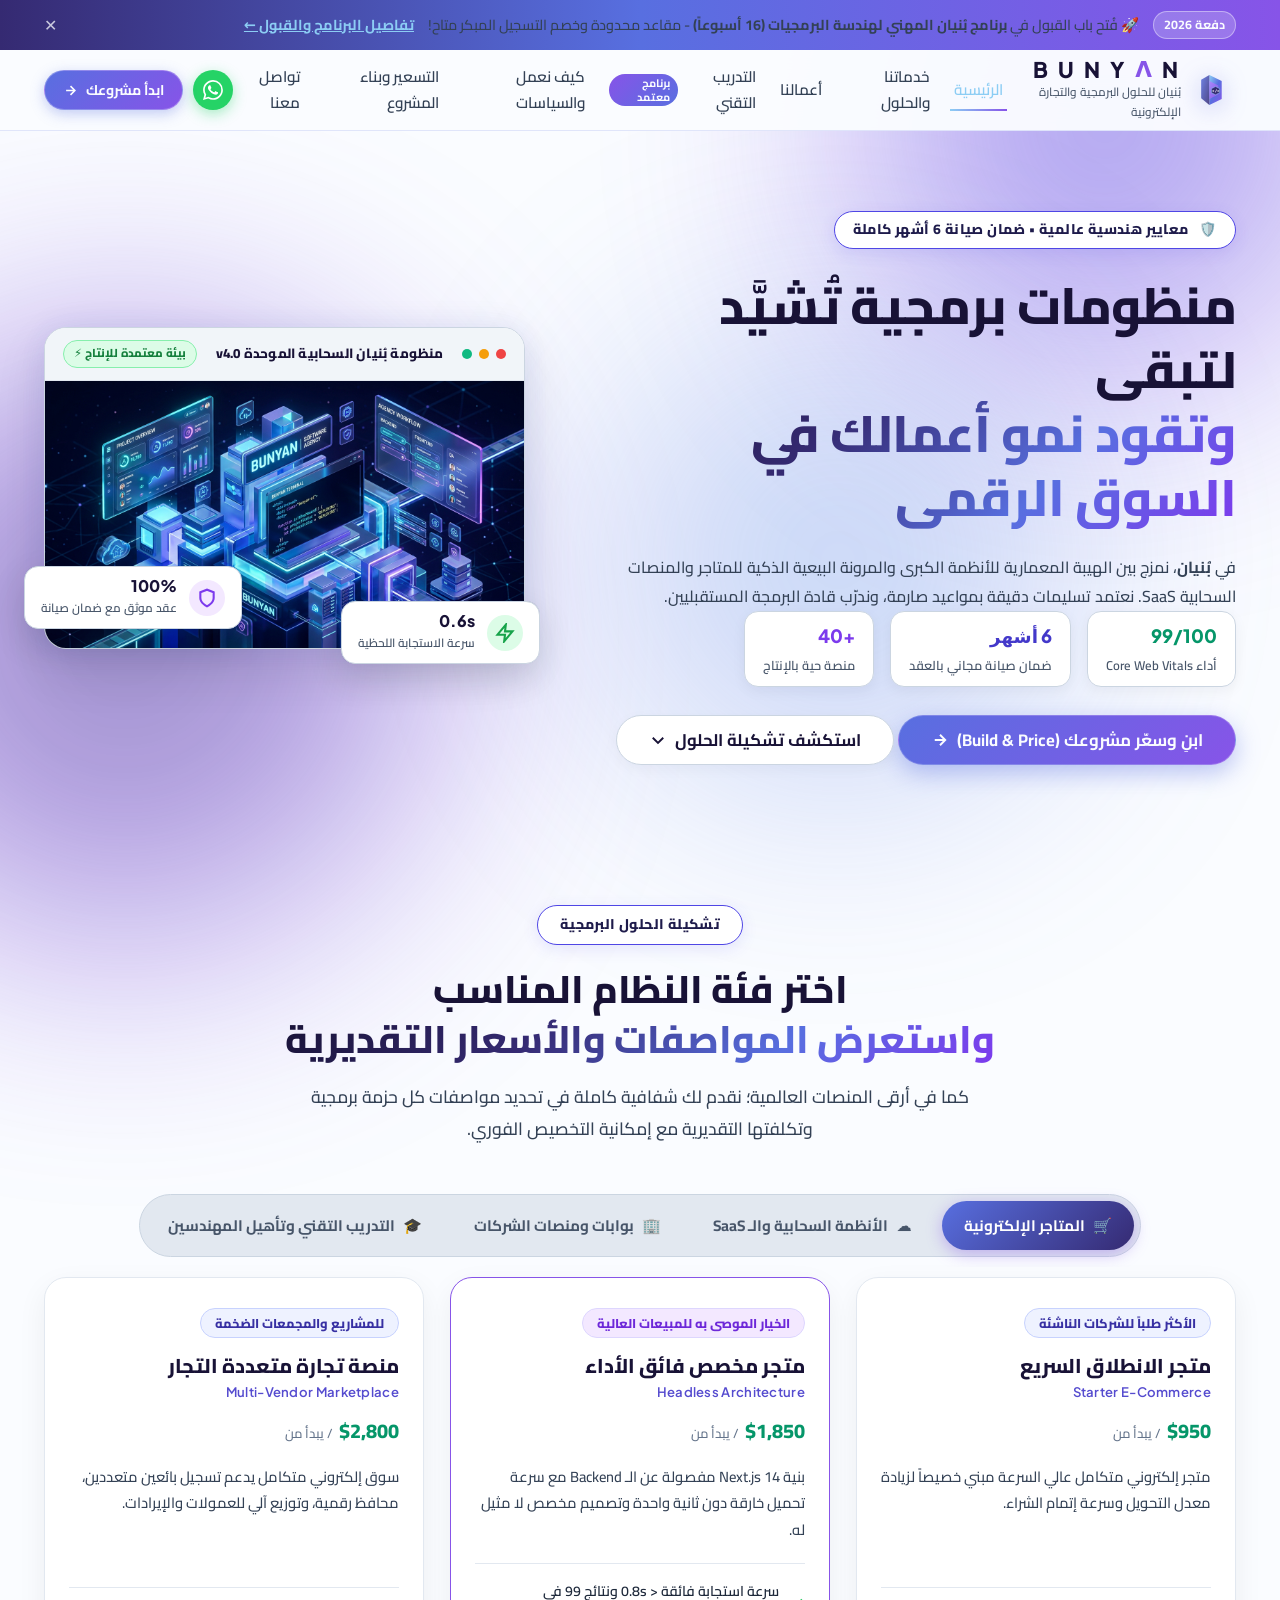
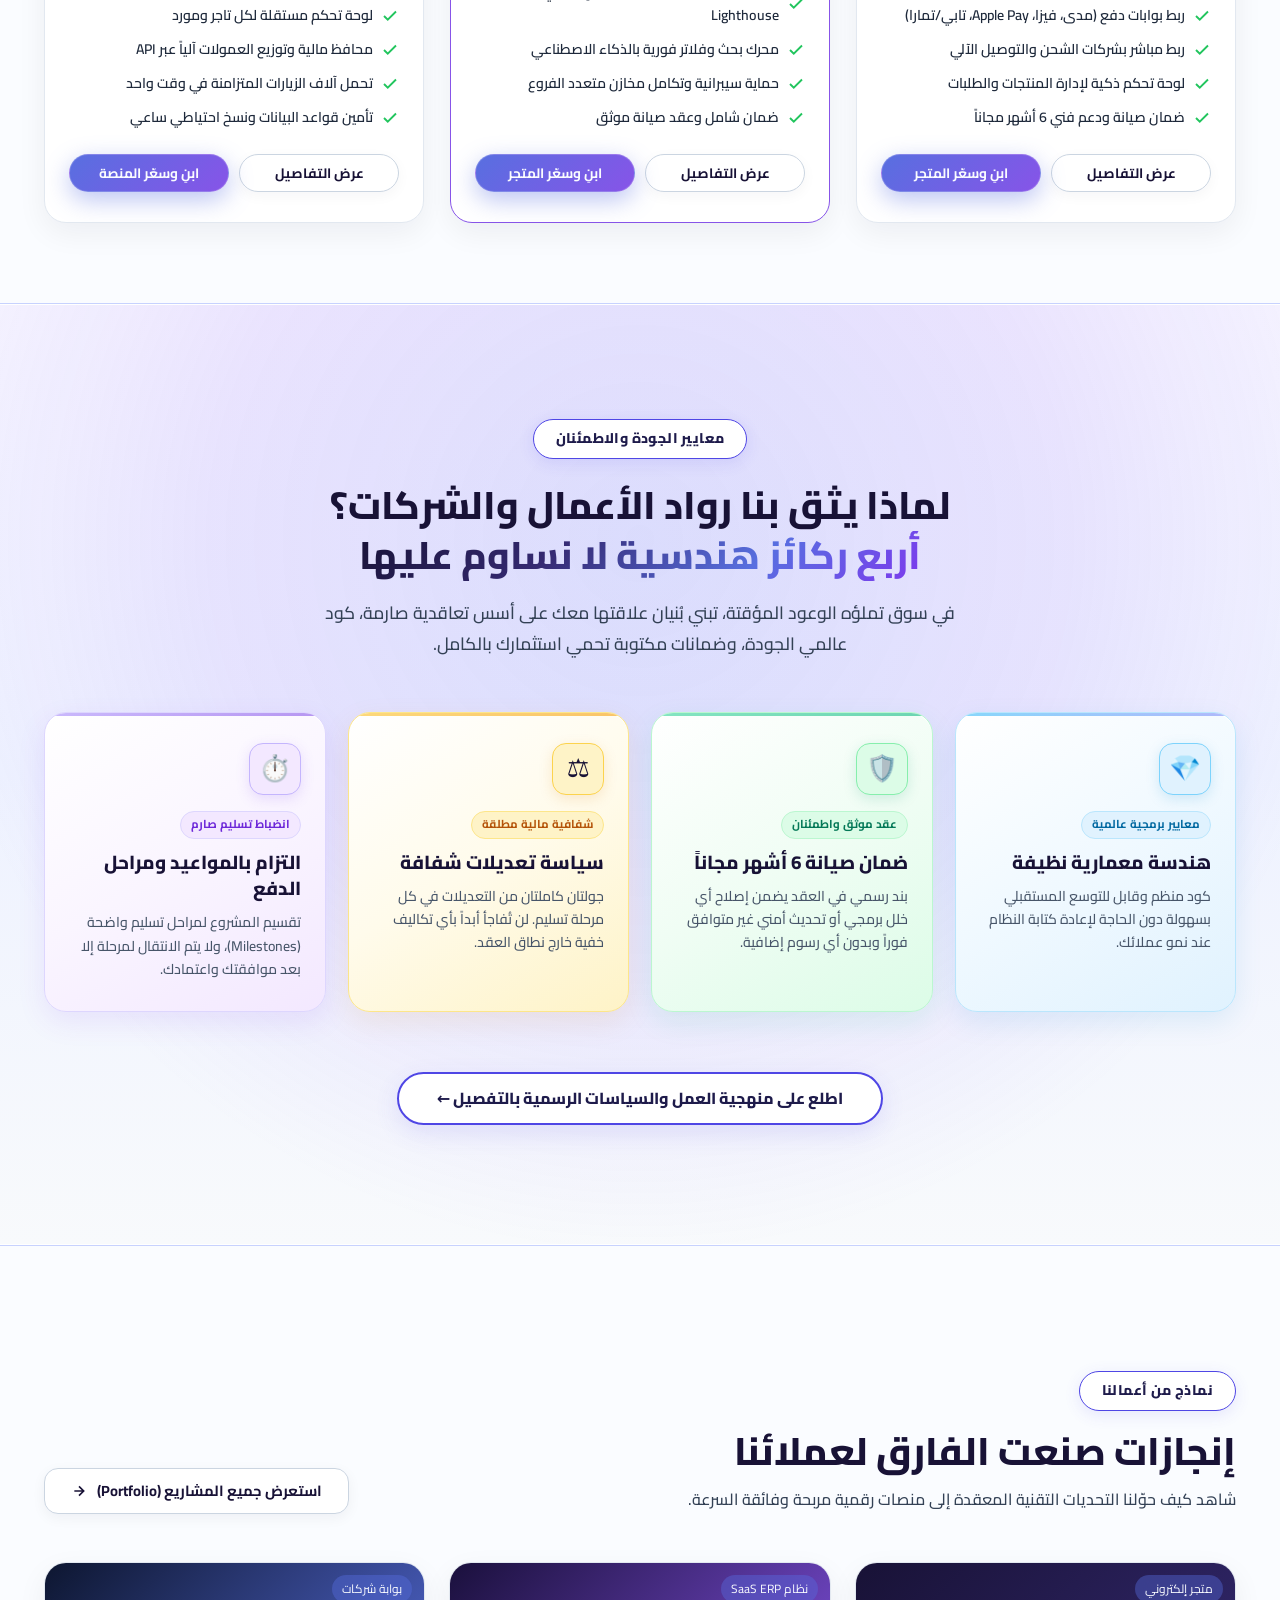
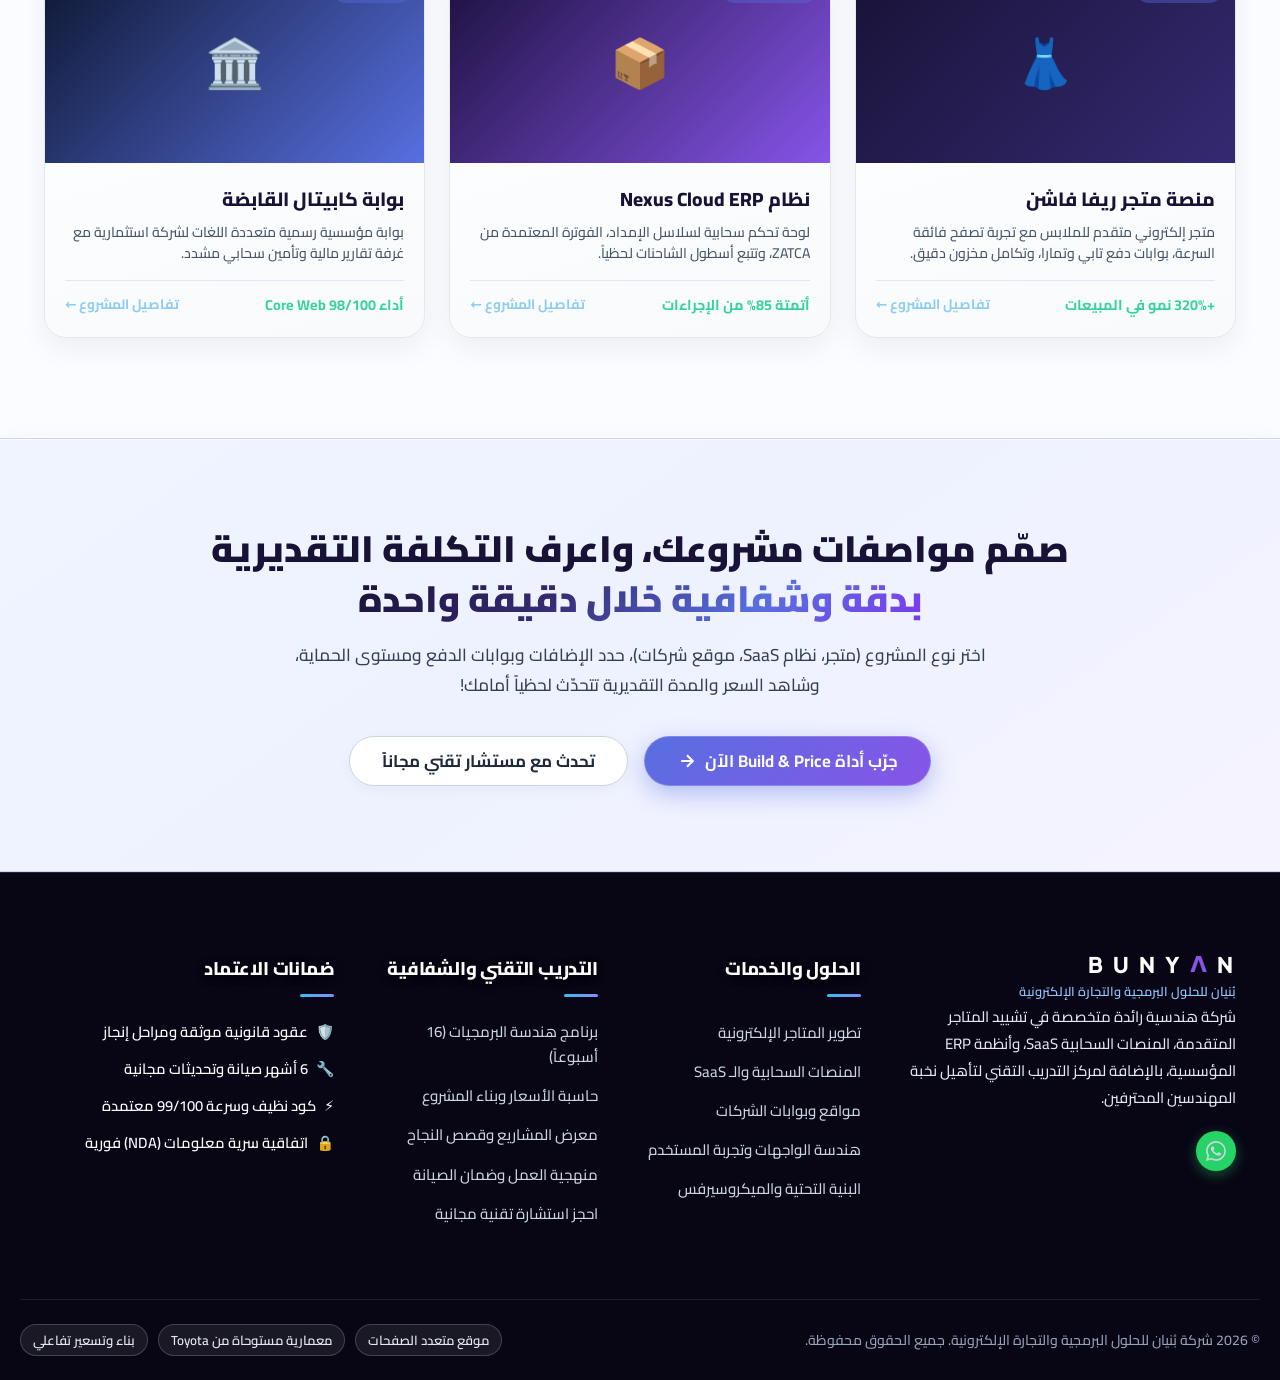
==== commit 178a2269: "refactor(branding): transform academy and bootcamp into official 'مركز بُنيان للتدريب التقني' and pr" ====
--- a/index.html
+++ b/index.html
@@ -4,8 +4,8 @@
   <meta charset="UTF-8">
   <meta name="viewport" content="width=device-width, initial-scale=1.0">
   <title>بُنيان للحلول البرمجية والتجارة الإلكترونية | BUNYAN Tech</title>
-  <meta name="description" content="شركة بُنيان لتطوير المواقع والمتاجر الإلكترونية المتقدمة، المنصات السحابية المخصصة SaaS، وأكاديمية معسكرات الفل ستاك. بنية معمارية عالمية وضمان صيانة معتمد.">
-  <meta name="keywords" content="تطوير مواقع, متاجر إلكترونية, برمجة ويب, سلة, زد, شوبيفاي, معسكر فل ستاك, كورس برمجة, Full Stack Bootcamp, BUNYAN">
+  <meta name="description" content="شركة بُنيان لتطوير المواقع والمتاجر الإلكترونية المتقدمة، المنصات السحابية المخصصة SaaS، ومركز بُنيان للتدريب التقني وتأهيل مهندسي البرمجيات. بنية معمارية عالمية وضمان صيانة معتمد.">
+  <meta name="keywords" content="تطوير مواقع, متاجر إلكترونية, برمجة ويب, سلة, زد, شوبيفاي, تدريب تقني, تأهيل مهندسي برمجيات, دبلوم مهني, Full Stack Engineering, BUNYAN">
   
   <!-- Favicon / SVG Brand Logo -->
   <link rel="icon" type="image/svg+xml" href="data:image/svg+xml,<svg xmlns='http://www.w3.org/2000/svg' viewBox='0 0 100 100'><path d='M30,15 L70,30 L70,70 L30,85 Z' fill='%23586FE0'/><path d='M30,35 L60,45 L60,65 L30,55 Z' fill='%238754E8'/><polygon points='40,50 48,43 54,48 54,55 48,60 40,55' fill='%23352A72'/><text x='50' y='53' font-size='10' font-family='monospace' fill='%238CCDF4' text-anchor='middle'>&lt;/&gt;</text></svg>">
@@ -27,9 +27,9 @@
   <!-- Announcement Bar -->
   <aside class="announcement-bar" id="announcementBar">
     <div class="container announcement-content">
-      <span class="badge-pulse">معسكر 2026</span>
-      <p>🚀 فُتح باب التسجيل في <strong>معسكر بُنيان للفل ستاك الاحترافي (16 أسبوعاً)</strong> - مقاعد محدودة وخصم التسجيل المبكر متاح!</p>
-      <a href="academy.html" class="announcement-link">تفاصيل المعسكر والتسجيل ←</a>
+      <span class="badge-pulse">دفعة 2026</span>
+      <p>🚀 فُتح باب القبول في <strong>برنامج بُنيان المهني لهندسة البرمجيات (16 أسبوعاً)</strong> - مقاعد محدودة وخصم التسجيل المبكر متاح!</p>
+      <a href="academy.html" class="announcement-link">تفاصيل البرنامج والقبول ←</a>
       <button class="announcement-close" id="closeAnnouncement" aria-label="إغلاق الإعلان">✕</button>
     </div>
   </aside>
@@ -75,7 +75,7 @@
           <li class="nav-item"><a href="index.html" class="nav-link active">الرئيسية</a></li>
           <li class="nav-item"><a href="services.html" class="nav-link">خدماتنا والحلول</a></li>
           <li class="nav-item"><a href="portfolio.html" class="nav-link">أعمالنا</a></li>
-          <li class="nav-item"><a href="academy.html" class="nav-link">الأكاديمية <span class="nav-pill">معسكر</span></a></li>
+          <li class="nav-item"><a href="academy.html" class="nav-link">التدريب التقني <span class="nav-pill">برنامج معتمد</span></a></li>
           <li class="nav-item"><a href="process.html" class="nav-link">كيف نعمل والسياسات</a></li>
           <li class="nav-item"><a href="pricing.html" class="nav-link">التسعير وبناء المشروع</a></li>
           <li class="nav-item"><a href="contact.html" class="nav-link">تواصل معنا</a></li>
@@ -221,7 +221,7 @@
             </button>
             <button class="lineup-tab-btn" data-lineup="academy">
               <span>🎓</span>
-              <span>أكاديمية ومعسكر Full-Stack</span>
+              <span>التدريب التقني وتأهيل المهندسين</span>
             </button>
           </div>
         </div>
@@ -572,10 +572,10 @@
         <div class="lineup-tab-content" id="lineup-academy">
           <!-- Card 1 -->
           <div class="lineup-card" style="border-color: #F59E0B;">
-            <span class="lineup-badge badge-amber">المعسكر الأقوى للتوظيف الفوري</span>
-            <h3 class="lineup-card-title">
-              <span class="title-ar">معسكر Full-Stack الاحترافي</span>
-              <span class="title-en">16-Week Full-Stack Bootcamp</span>
+            <span class="lineup-badge badge-amber">البرنامج المعتمد للتوظيف الهندسي</span>
+            <h3 class="lineup-card-title">
+              <span class="title-ar">برنامج هندسة البرمجيات المهني</span>
+              <span class="title-en">16-Week Professional Full-Stack Program</span>
             </h3>
             <div class="lineup-price-tag">
               $499 <span style="text-decoration: line-through; opacity: 0.6; margin-right: 6px;">$899</span> <span>/ للمقعد الواحد</span>
@@ -602,7 +602,7 @@
               </li>
             </ul>
             <div class="lineup-actions">
-              <a href="academy.html" class="btn btn-secondary">منهاج المعسكر الكامل</a>
+              <a href="academy.html" class="btn btn-secondary">الخطة التدريبية الكاملة</a>
               <a href="academy.html#enroll" class="btn btn-primary" style="background: linear-gradient(135deg, #F59E0B, #D97706);">احجز مقعدك الآن</a>
             </div>
           </div>
@@ -615,7 +615,7 @@
               <span class="title-en">Career Mentorship & Mock Interviews</span>
             </h3>
             <div class="lineup-price-tag">
-              مشمول مجاناً <span>/ لطلاب المعسكر</span>
+              مشمول مجاناً <span>/ لمنتسبي البرنامج</span>
             </div>
             <p class="lineup-card-desc">
               جلسات تدريب حية على مقابلات الشركات الكبرى، حل مسائل LeetCode، وصياغة سيرة ذاتية وحساب GitHub يلفت أنظار مسؤولي التوظيف.
@@ -640,7 +640,7 @@
             </ul>
             <div class="lineup-actions">
               <a href="academy.html#career" class="btn btn-secondary">تفاصيل الإرشاد</a>
-              <a href="academy.html#enroll" class="btn btn-primary">انضم للمعسكر</a>
+              <a href="academy.html#enroll" class="btn btn-primary">التحق بالبرنامج التدريبي</a>
             </div>
           </div>
 
@@ -648,8 +648,8 @@
           <div class="lineup-card">
             <span class="lineup-badge">تدريب الشركات والفرق</span>
             <h3 class="lineup-card-title">
-              <span class="title-ar">معسكر مخصص لفرق الشركات</span>
-              <span class="title-en">Corporate Team Training</span>
+              <span class="title-ar">برامج تدريبية مخصصة لفرق الشركات</span>
+              <span class="title-en">Corporate Engineering Programs</span>
             </h3>
             <div class="lineup-price-tag">
               حسب الحجم <span>/ تسعير مخصص</span>
@@ -869,7 +869,7 @@
           </div>
         </div>
         <p class="footer-desc">
-          شركة هندسية رائدة متخصصة في تشييد المتاجر المتقدمة، المنصات السحابية SaaS، وأنظمة ERP المؤسسية، بالإضافة لمعسكرات الفل ستاك لتأهيل نخبة المهندسين المحترفين.
+          شركة هندسية رائدة متخصصة في تشييد المتاجر المتقدمة، المنصات السحابية SaaS، وأنظمة ERP المؤسسية، بالإضافة لمركز التدريب التقني لتأهيل نخبة المهندسين المحترفين.
         </p>
         <div class="footer-contact-actions" style="margin-top: 16px;">
           <a href="https://wa.me/966500000000" target="_blank" rel="noopener" class="btn-whatsapp-icon" title="محادثة واتساب مباشرة">
@@ -892,9 +892,9 @@
 
       <!-- Col 3: Academy & Tools -->
       <div class="footer-col">
-        <h4 class="footer-heading">الأكاديمية والشفافية</h4>
+        <h4 class="footer-heading">التدريب التقني والشفافية</h4>
         <ul class="footer-links">
-          <li><a href="academy.html">معسكر الفل ستاك (16 أسبوعاً)</a></li>
+          <li><a href="academy.html">برنامج هندسة البرمجيات (16 أسبوعاً)</a></li>
           <li><a href="pricing.html">حاسبة الأسعار وبناء المشروع</a></li>
           <li><a href="portfolio.html">معرض المشاريع وقصص النجاح</a></li>
           <li><a href="process.html">منهجية العمل وضمان الصيانة</a></li>
